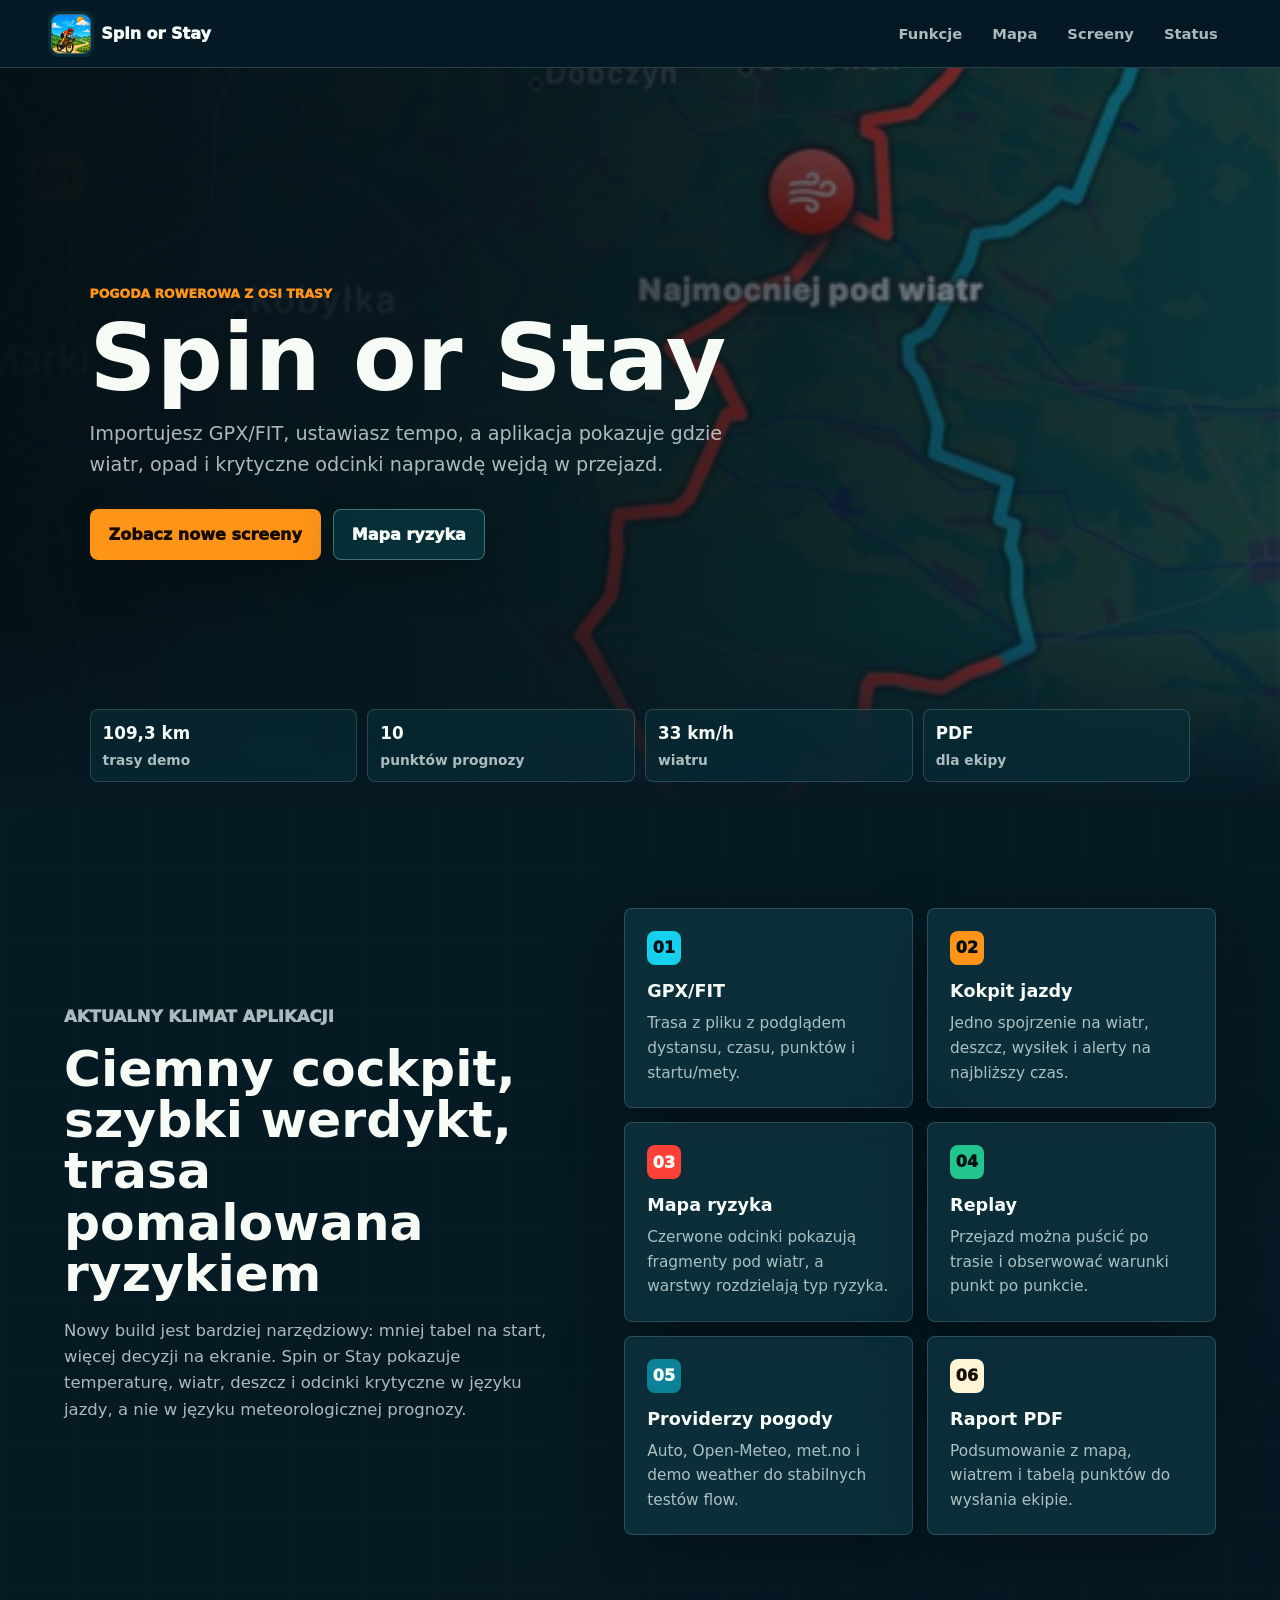
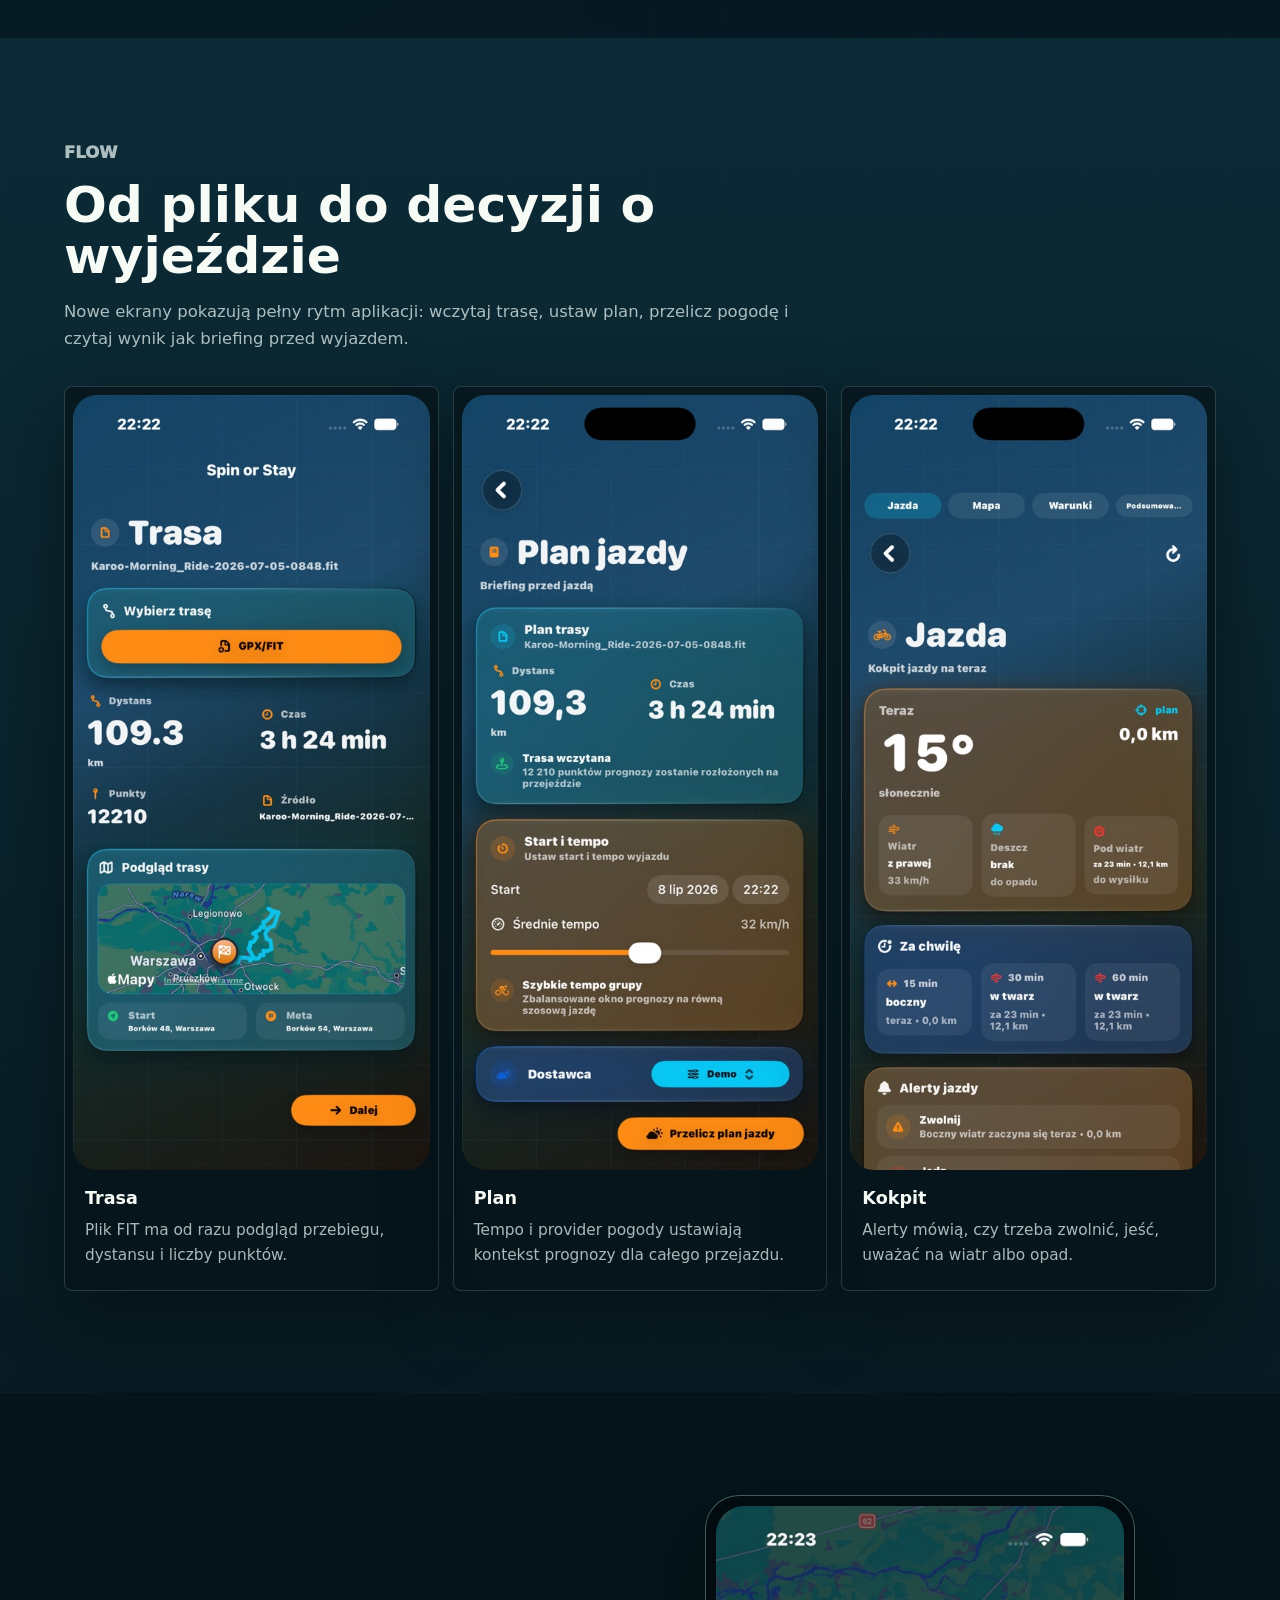
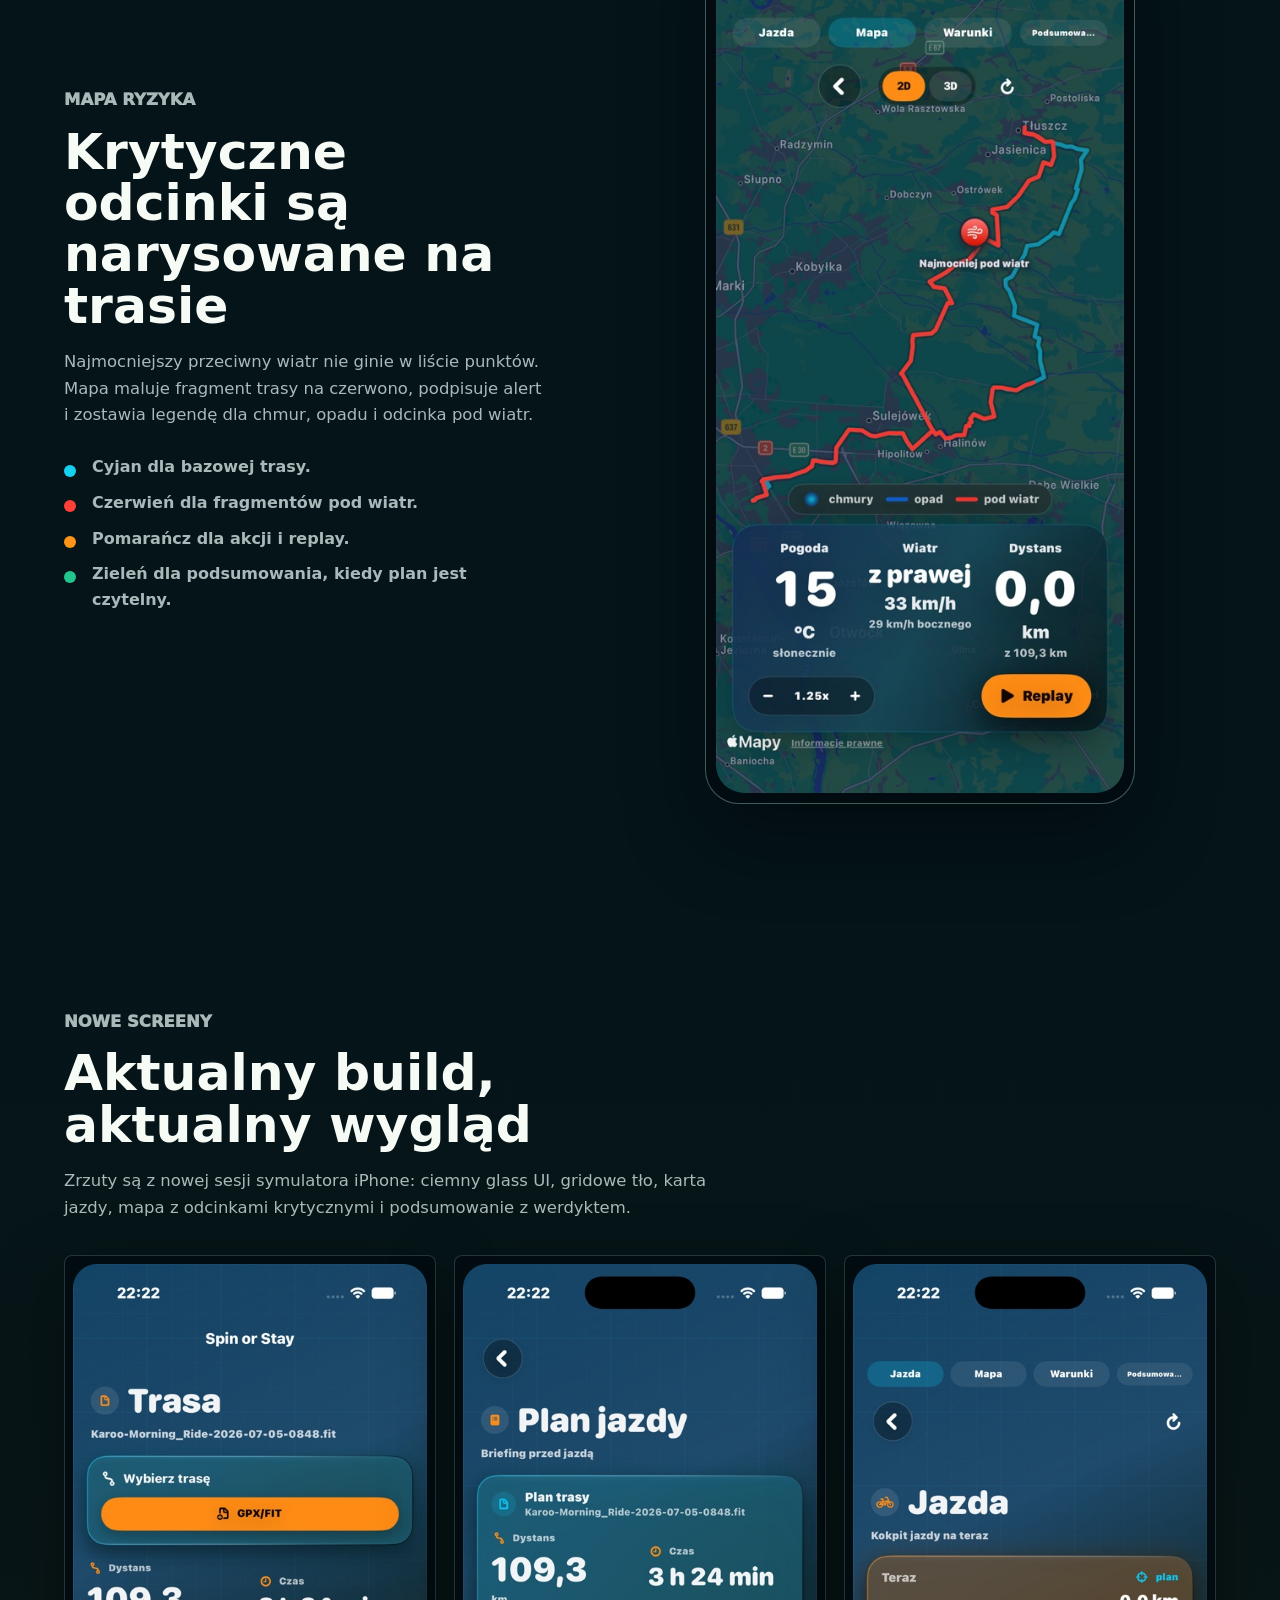
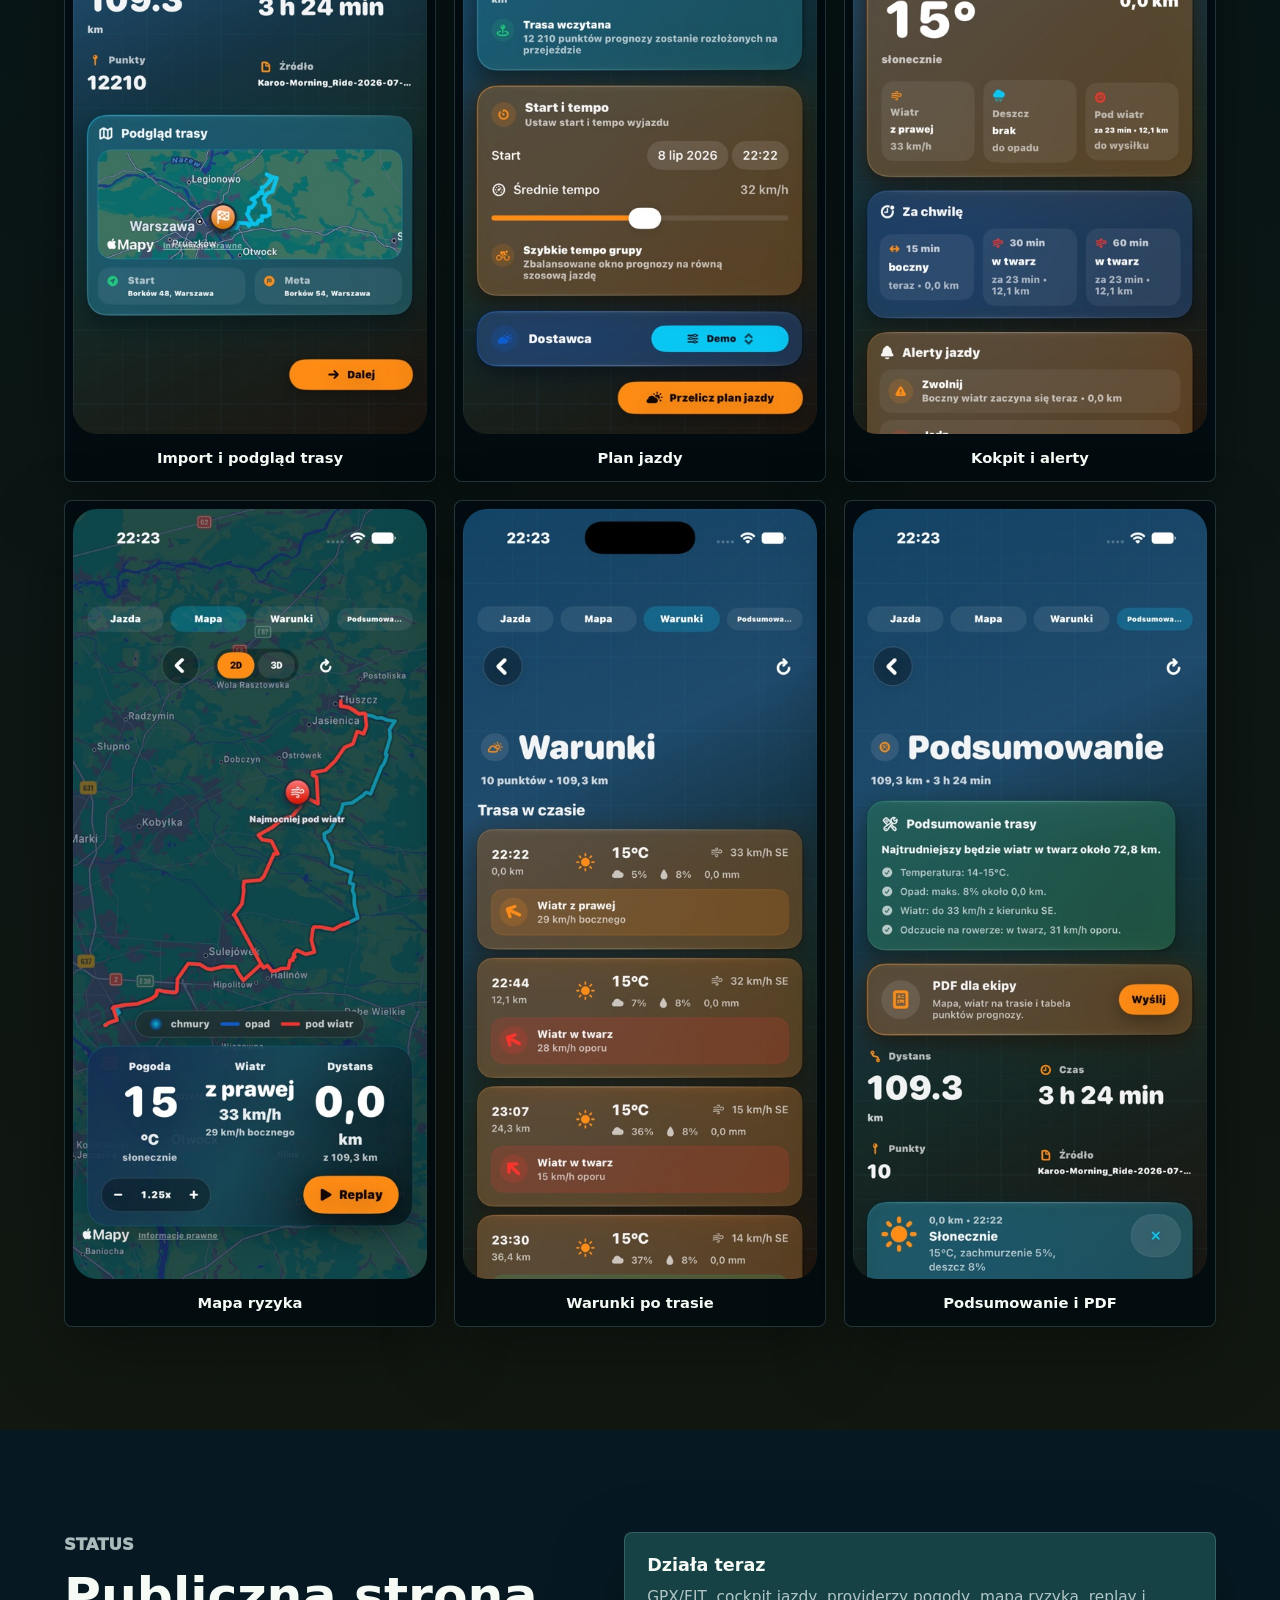
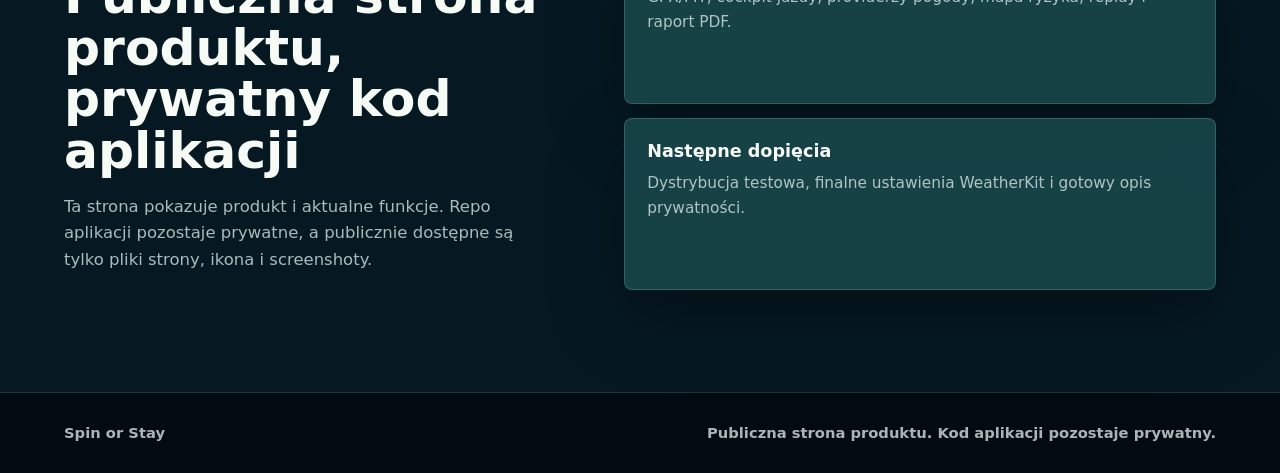
==== index.html @ 7b505376 "Refresh product site visuals" ====
<!doctype html>
<html lang="pl">
  <head>
    <meta charset="utf-8">
    <meta name="viewport" content="width=device-width, initial-scale=1">
    <meta
      name="description"
      content="Spin or Stay to aplikacja iOS dla kolarzy: GPX/FIT, pogoda liczona po trasie, malowanie krytycznych odcinków, replay i raport PDF."
    >
    <meta property="og:title" content="Spin or Stay">
    <meta
      property="og:description"
      content="Pogoda dla kolarza liczona po trasie, czasie i realnym wietrze."
    >
    <meta property="og:image" content="assets/screens/map.jpg">
    <meta name="theme-color" content="#061923">
    <title>Spin or Stay - pogoda dla kolarza</title>
    <link rel="icon" href="assets/app-icon.png">
    <link rel="stylesheet" href="styles.css">
  </head>
  <body>
    <header class="site-header" aria-label="Główna nawigacja">
      <a class="brand" href="#top" aria-label="Spin or Stay">
        <img src="assets/app-icon.png" alt="">
        <span>Spin or Stay</span>
      </a>
      <nav>
        <a href="#funkcje">Funkcje</a>
        <a href="#mapa">Mapa</a>
        <a href="#screeny">Screeny</a>
        <a href="#status">Status</a>
      </nav>
    </header>

    <main id="top">
      <section class="hero" aria-labelledby="hero-title">
        <div class="hero-copy">
          <p class="eyebrow">Pogoda rowerowa z osi trasy</p>
          <h1 id="hero-title">Spin or Stay</h1>
          <p class="hero-lead">
            Importujesz GPX/FIT, ustawiasz tempo, a aplikacja pokazuje gdzie
            wiatr, opad i krytyczne odcinki naprawdę wejdą w przejazd.
          </p>
          <div class="hero-actions">
            <a class="button primary" href="#screeny">Zobacz nowe screeny</a>
            <a class="button secondary" href="#mapa">Mapa ryzyka</a>
          </div>
        </div>
        <div class="hero-metrics" aria-label="Najważniejsze sygnały produktu">
          <span><strong>109,3 km</strong> trasy demo</span>
          <span><strong>10</strong> punktów prognozy</span>
          <span><strong>33 km/h</strong> wiatru</span>
          <span><strong>PDF</strong> dla ekipy</span>
        </div>
      </section>

      <section id="funkcje" class="section section-cockpit" aria-labelledby="features-title">
        <div class="section-inner split">
          <div class="copy-stack">
            <p class="section-kicker">Aktualny klimat aplikacji</p>
            <h2 id="features-title">Ciemny cockpit, szybki werdykt, trasa pomalowana ryzykiem</h2>
            <p>
              Nowy build jest bardziej narzędziowy: mniej tabel na start, więcej
              decyzji na ekranie. Spin or Stay pokazuje temperaturę, wiatr,
              deszcz i odcinki krytyczne w języku jazdy, a nie w języku
              meteorologicznej prognozy.
            </p>
          </div>
          <div class="feature-grid" aria-label="Najważniejsze funkcje">
            <article>
              <span>01</span>
              <h3>GPX/FIT</h3>
              <p>Trasa z pliku z podglądem dystansu, czasu, punktów i startu/mety.</p>
            </article>
            <article>
              <span>02</span>
              <h3>Kokpit jazdy</h3>
              <p>Jedno spojrzenie na wiatr, deszcz, wysiłek i alerty na najbliższy czas.</p>
            </article>
            <article>
              <span>03</span>
              <h3>Mapa ryzyka</h3>
              <p>Czerwone odcinki pokazują fragmenty pod wiatr, a warstwy rozdzielają typ ryzyka.</p>
            </article>
            <article>
              <span>04</span>
              <h3>Replay</h3>
              <p>Przejazd można puścić po trasie i obserwować warunki punkt po punkcie.</p>
            </article>
            <article>
              <span>05</span>
              <h3>Providerzy pogody</h3>
              <p>Auto, Open-Meteo, met.no i demo weather do stabilnych testów flow.</p>
            </article>
            <article>
              <span>06</span>
              <h3>Raport PDF</h3>
              <p>Podsumowanie z mapą, wiatrem i tabelą punktów do wysłania ekipie.</p>
            </article>
          </div>
        </div>
      </section>

      <section class="section section-flow" aria-labelledby="flow-title">
        <div class="section-inner">
          <div class="section-heading">
            <p class="section-kicker">Flow</p>
            <h2 id="flow-title">Od pliku do decyzji o wyjeździe</h2>
            <p>
              Nowe ekrany pokazują pełny rytm aplikacji: wczytaj trasę,
              ustaw plan, przelicz pogodę i czytaj wynik jak briefing przed
              wyjazdem.
            </p>
          </div>
          <div class="process-grid">
            <article>
              <img src="assets/screens/route.jpg" alt="Ekran importu trasy GPX/FIT z podglądem mapy, dystansu i punktów">
              <h3>Trasa</h3>
              <p>Plik FIT ma od razu podgląd przebiegu, dystansu i liczby punktów.</p>
            </article>
            <article>
              <img src="assets/screens/plan.jpg" alt="Ekran planu jazdy z tempem, startem i dostawcą pogody">
              <h3>Plan</h3>
              <p>Tempo i provider pogody ustawiają kontekst prognozy dla całego przejazdu.</p>
            </article>
            <article>
              <img src="assets/screens/ride.jpg" alt="Ekran kokpitu jazdy z alertami wiatru i deszczu">
              <h3>Kokpit</h3>
              <p>Alerty mówią, czy trzeba zwolnić, jeść, uważać na wiatr albo opad.</p>
            </article>
          </div>
        </div>
      </section>

      <section id="mapa" class="section section-map" aria-labelledby="map-title">
        <div class="section-inner map-layout">
          <div class="map-copy">
            <p class="section-kicker">Mapa ryzyka</p>
            <h2 id="map-title">Krytyczne odcinki są narysowane na trasie</h2>
            <p>
              Najmocniejszy przeciwny wiatr nie ginie w liście punktów. Mapa
              maluje fragment trasy na czerwono, podpisuje alert i zostawia
              legendę dla chmur, opadu i odcinka pod wiatr.
            </p>
            <ul class="signal-list">
              <li><strong>Cyjan</strong> dla bazowej trasy.</li>
              <li><strong>Czerwień</strong> dla fragmentów pod wiatr.</li>
              <li><strong>Pomarańcz</strong> dla akcji i replay.</li>
              <li><strong>Zieleń</strong> dla podsumowania, kiedy plan jest czytelny.</li>
            </ul>
          </div>
          <figure class="phone-feature">
            <img src="assets/screens/map.jpg" alt="Mapa Spin or Stay z czerwonym odcinkiem pod wiatr, legendą ryzyka i panelem replay">
          </figure>
        </div>
      </section>

      <section id="screeny" class="section section-screens" aria-labelledby="screens-title">
        <div class="section-inner">
          <div class="section-heading narrow">
            <p class="section-kicker">Nowe screeny</p>
            <h2 id="screens-title">Aktualny build, aktualny wygląd</h2>
            <p>
              Zrzuty są z nowej sesji symulatora iPhone: ciemny glass UI,
              gridowe tło, karta jazdy, mapa z odcinkami krytycznymi i
              podsumowanie z werdyktem.
            </p>
          </div>

          <div class="screen-grid" aria-label="Galeria ekranów aplikacji">
            <figure>
              <img src="assets/screens/route.jpg" alt="Import GPX/FIT i podgląd trasy">
              <figcaption>Import i podgląd trasy</figcaption>
            </figure>
            <figure>
              <img src="assets/screens/plan.jpg" alt="Plan jazdy i wybór dostawcy pogody">
              <figcaption>Plan jazdy</figcaption>
            </figure>
            <figure>
              <img src="assets/screens/ride.jpg" alt="Kokpit jazdy z kartami alertów">
              <figcaption>Kokpit i alerty</figcaption>
            </figure>
            <figure>
              <img src="assets/screens/map.jpg" alt="Mapa z krytycznymi odcinkami pod wiatr">
              <figcaption>Mapa ryzyka</figcaption>
            </figure>
            <figure>
              <img src="assets/screens/conditions.jpg" alt="Warunki pogodowe po punktach trasy">
              <figcaption>Warunki po trasie</figcaption>
            </figure>
            <figure>
              <img src="assets/screens/summary.jpg" alt="Podsumowanie trasy i raport PDF">
              <figcaption>Podsumowanie i PDF</figcaption>
            </figure>
          </div>
        </div>
      </section>

      <section id="status" class="section section-status" aria-labelledby="status-title">
        <div class="section-inner status-panel">
          <div>
            <p class="section-kicker">Status</p>
            <h2 id="status-title">Publiczna strona produktu, prywatny kod aplikacji</h2>
            <p>
              Ta strona pokazuje produkt i aktualne funkcje. Repo aplikacji
              pozostaje prywatne, a publicznie dostępne są tylko pliki strony,
              ikona i screenshoty.
            </p>
          </div>
          <div class="status-list" aria-label="Status funkcji">
            <article>
              <h3>Działa teraz</h3>
              <p>GPX/FIT, cockpit jazdy, providerzy pogody, mapa ryzyka, replay i raport PDF.</p>
            </article>
            <article>
              <h3>Następne dopięcia</h3>
              <p>Dystrybucja testowa, finalne ustawienia WeatherKit i gotowy opis prywatności.</p>
            </article>
          </div>
        </div>
      </section>
    </main>

    <footer class="site-footer">
      <span>Spin or Stay</span>
      <span>Publiczna strona produktu. Kod aplikacji pozostaje prywatny.</span>
    </footer>
  </body>
</html>
---- styles.css ----
:root {
  color-scheme: dark;
  --ink: #f7fbf6;
  --muted: rgba(236, 248, 246, 0.72);
  --soft: rgba(236, 248, 246, 0.52);
  --night: #061923;
  --deep: #082832;
  --panel: rgba(14, 55, 67, 0.72);
  --panel-strong: rgba(26, 72, 76, 0.88);
  --line: rgba(184, 245, 244, 0.18);
  --strong-line: rgba(184, 245, 244, 0.34);
  --cyan: #15d1ee;
  --cyan-deep: #0b8298;
  --orange: #ff9518;
  --amber: #d88a2b;
  --red: #ff4038;
  --green: #22c58d;
  --cream: #fff4d6;
  --shadow: 0 26px 70px rgba(0, 0, 0, 0.34);
}

* {
  box-sizing: border-box;
}

html {
  scroll-behavior: smooth;
}

body {
  margin: 0;
  background:
    linear-gradient(rgba(255, 255, 255, 0.035) 1px, transparent 1px),
    linear-gradient(90deg, rgba(255, 255, 255, 0.035) 1px, transparent 1px),
    linear-gradient(150deg, #07202b 0%, #071923 42%, #10160f 100%);
  background-size: 72px 72px, 72px 72px, auto;
  color: var(--ink);
  font-family: Inter, ui-sans-serif, system-ui, -apple-system, BlinkMacSystemFont, "Segoe UI", sans-serif;
  line-height: 1.6;
}

img {
  display: block;
  max-width: 100%;
}

a {
  color: inherit;
}

.site-header {
  position: sticky;
  top: 0;
  z-index: 20;
  display: flex;
  align-items: center;
  justify-content: space-between;
  gap: 18px;
  min-height: 68px;
  padding: 10px clamp(18px, 4vw, 56px);
  background: rgba(6, 25, 35, 0.78);
  border-bottom: 1px solid var(--line);
  backdrop-filter: blur(18px);
}

.brand {
  display: inline-flex;
  align-items: center;
  gap: 10px;
  flex: 0 0 auto;
  font-weight: 950;
  text-decoration: none;
}

.brand img {
  width: 40px;
  height: 40px;
  border: 1px solid var(--strong-line);
  border-radius: 8px;
  box-shadow: 0 0 0 3px rgba(21, 209, 238, 0.1);
}

nav {
  display: flex;
  flex-wrap: wrap;
  justify-content: flex-end;
  gap: 8px;
  color: var(--muted);
  font-size: 0.92rem;
  font-weight: 850;
}

nav a {
  min-height: 38px;
  display: inline-flex;
  align-items: center;
  padding: 8px 11px;
  border-radius: 8px;
  text-decoration: none;
}

nav a:hover,
nav a:focus-visible {
  background: rgba(21, 209, 238, 0.14);
  color: var(--ink);
  outline: 2px solid transparent;
}

.hero {
  position: relative;
  isolation: isolate;
  overflow: hidden;
  min-height: min(760px, 82svh);
  display: flex;
  align-items: center;
  padding: 86px clamp(18px, 7vw, 96px) 116px;
  background-image:
    linear-gradient(90deg, rgba(4, 15, 21, 0.96) 0%, rgba(4, 15, 21, 0.78) 44%, rgba(4, 15, 21, 0.3) 100%),
    url("assets/screens/map.jpg");
  background-repeat: no-repeat;
  background-size: cover;
  background-position: center 44%;
}

.hero::after {
  content: "";
  position: absolute;
  inset: auto 0 0;
  z-index: -1;
  height: 180px;
  background: linear-gradient(0deg, rgba(6, 25, 35, 1), rgba(6, 25, 35, 0));
  pointer-events: none;
}

.hero-copy {
  width: min(740px, 100%);
}

.eyebrow,
.section-kicker {
  margin: 0 0 12px;
  color: var(--orange);
  font-size: 0.78rem;
  font-weight: 950;
  letter-spacing: 0;
  text-transform: uppercase;
}

h1,
h2,
h3,
p {
  margin-top: 0;
}

h1 {
  max-width: 860px;
  margin-bottom: 18px;
  font-size: 5.8rem;
  line-height: 0.92;
}

h2 {
  margin-bottom: 18px;
  font-size: 3.15rem;
  line-height: 1.02;
}

h3 {
  margin-bottom: 8px;
  font-size: 1.1rem;
  line-height: 1.25;
}

.hero-lead {
  max-width: 650px;
  margin-bottom: 28px;
  color: var(--muted);
  font-size: 1.2rem;
}

.hero-actions {
  display: flex;
  flex-wrap: wrap;
  gap: 12px;
}

.button {
  display: inline-flex;
  align-items: center;
  justify-content: center;
  min-height: 50px;
  padding: 12px 18px;
  border: 1px solid var(--strong-line);
  border-radius: 8px;
  font: inherit;
  font-weight: 950;
  text-decoration: none;
  box-shadow: 0 18px 42px rgba(0, 0, 0, 0.24);
}

.button.primary {
  background: var(--orange);
  border-color: rgba(255, 149, 24, 0.9);
  color: #160b00;
}

.button.secondary {
  background: rgba(21, 209, 238, 0.12);
  color: var(--ink);
}

.button:hover,
.button:focus-visible {
  transform: translateY(1px);
  outline: 2px solid transparent;
}

.hero-metrics {
  position: absolute;
  left: clamp(18px, 7vw, 96px);
  right: clamp(18px, 7vw, 96px);
  bottom: 24px;
  display: grid;
  grid-template-columns: repeat(4, minmax(0, 1fr));
  gap: 10px;
}

.hero-metrics span {
  min-height: 54px;
  display: grid;
  align-content: center;
  gap: 2px;
  padding: 10px 12px;
  border: 1px solid var(--line);
  border-radius: 8px;
  background: rgba(9, 47, 58, 0.58);
  color: var(--muted);
  font-size: 0.86rem;
  font-weight: 850;
  backdrop-filter: blur(16px);
}

.hero-metrics strong {
  display: block;
  color: var(--ink);
  font-size: 1.05rem;
}

.section {
  padding: clamp(58px, 8vw, 104px) clamp(18px, 5vw, 64px);
}

.section-inner {
  width: min(1180px, 100%);
  margin: 0 auto;
}

.split,
.map-layout,
.status-panel {
  display: grid;
  grid-template-columns: minmax(0, 0.9fr) minmax(320px, 1.1fr);
  gap: clamp(30px, 6vw, 76px);
  align-items: center;
}

.section-cockpit {
  background: rgba(6, 25, 35, 0.72);
}

.section-flow {
  background: linear-gradient(180deg, rgba(12, 45, 57, 0.88), rgba(8, 27, 34, 0.9));
}

.section-map {
  background: #041419;
}

.section-screens {
  background: linear-gradient(180deg, rgba(4, 20, 25, 0.96), rgba(18, 24, 17, 0.96));
}

.section-status {
  background: #061923;
}

.section p {
  color: var(--muted);
  font-size: 1.03rem;
}

.copy-stack p {
  max-width: 620px;
}

.section-heading {
  max-width: 760px;
  margin-bottom: 34px;
}

.section-heading.narrow {
  max-width: 690px;
}

.feature-grid,
.process-grid,
.screen-grid,
.status-list {
  display: grid;
  gap: 14px;
}

.feature-grid {
  grid-template-columns: repeat(2, minmax(0, 1fr));
}

.feature-grid article,
.process-grid article,
.status-list article {
  min-height: 172px;
  padding: 22px;
  border: 1px solid var(--line);
  border-radius: 8px;
  background: var(--panel);
  box-shadow: var(--shadow);
  backdrop-filter: blur(18px);
}

.feature-grid span {
  display: inline-grid;
  place-items: center;
  width: 34px;
  height: 34px;
  margin-bottom: 16px;
  border-radius: 8px;
  background: var(--cyan);
  color: #031016;
  font-weight: 950;
}

.feature-grid article:nth-child(2) span {
  background: var(--orange);
}

.feature-grid article:nth-child(3) span {
  background: var(--red);
  color: var(--ink);
}

.feature-grid article:nth-child(4) span {
  background: var(--green);
  color: #031016;
}

.feature-grid article:nth-child(5) span {
  background: var(--cyan-deep);
  color: var(--ink);
}

.feature-grid article:nth-child(6) span {
  background: var(--cream);
  color: #181007;
}

.feature-grid p,
.process-grid p,
.status-list p {
  margin-bottom: 0;
  font-size: 0.96rem;
}

.process-grid {
  grid-template-columns: repeat(3, minmax(0, 1fr));
}

.process-grid article {
  min-height: 0;
  overflow: hidden;
  padding: 8px;
  background: rgba(6, 19, 25, 0.68);
}

.process-grid img {
  width: 100%;
  aspect-ratio: 483 / 1050;
  object-fit: cover;
  border-radius: 24px;
}

.process-grid h3,
.process-grid p {
  padding-inline: 12px;
}

.process-grid h3 {
  margin-top: 18px;
}

.process-grid p {
  margin-bottom: 14px;
}

.map-copy {
  align-self: center;
}

.phone-feature {
  width: min(430px, 100%);
  justify-self: center;
  margin: 0;
  padding: 10px;
  border: 1px solid var(--strong-line);
  border-radius: 34px;
  background: #020b10;
  box-shadow: 0 32px 80px rgba(0, 0, 0, 0.42);
}

.phone-feature img {
  width: 100%;
  border-radius: 28px;
}

.signal-list {
  display: grid;
  gap: 10px;
  margin: 26px 0 0;
  padding: 0;
  list-style: none;
}

.signal-list li {
  position: relative;
  padding-left: 28px;
  color: var(--muted);
  font-weight: 800;
}

.signal-list li::before {
  content: "";
  position: absolute;
  left: 0;
  top: 0.64em;
  width: 12px;
  height: 12px;
  border-radius: 50%;
  background: var(--orange);
}

.signal-list li:nth-child(1)::before {
  background: var(--cyan);
}

.signal-list li:nth-child(2)::before {
  background: var(--red);
}

.signal-list li:nth-child(4)::before {
  background: var(--green);
}

.screen-grid {
  grid-template-columns: repeat(3, minmax(0, 1fr));
  gap: 18px;
  align-items: start;
}

.screen-grid figure {
  margin: 0;
  padding: 8px;
  border: 1px solid var(--line);
  border-radius: 8px;
  background: rgba(2, 11, 16, 0.86);
  box-shadow: var(--shadow);
}

.screen-grid img {
  width: 100%;
  aspect-ratio: 483 / 1050;
  object-fit: cover;
  border-radius: 24px;
}

.screen-grid figcaption {
  padding: 12px 4px 4px;
  color: var(--ink);
  font-size: 0.92rem;
  font-weight: 850;
  text-align: center;
}

.status-panel {
  align-items: start;
}

.status-list article {
  background: var(--panel-strong);
}

.site-footer {
  display: flex;
  flex-wrap: wrap;
  justify-content: space-between;
  gap: 16px;
  padding: 28px clamp(18px, 5vw, 64px);
  background: #020b10;
  border-top: 1px solid var(--line);
  color: var(--muted);
  font-size: 0.92rem;
  font-weight: 750;
}

@media (max-width: 980px) {
  .site-header {
    align-items: flex-start;
    flex-direction: column;
  }

  nav {
    justify-content: flex-start;
  }

  .hero {
    min-height: 760px;
    align-items: flex-start;
    padding-top: 74px;
  }

  h1 {
    font-size: 4.25rem;
  }

  h2 {
    font-size: 2.55rem;
  }

  .split,
  .map-layout,
  .status-panel,
  .process-grid {
    grid-template-columns: 1fr;
  }

  .screen-grid {
    grid-template-columns: repeat(2, minmax(0, 1fr));
  }
}

@media (max-width: 640px) {
  .site-header {
    gap: 10px;
  }

  nav a {
    min-height: 34px;
    padding: 6px 8px;
    font-size: 0.84rem;
  }

  .hero {
    min-height: 720px;
    padding: 54px 18px 142px;
  }

  h1 {
    font-size: 3.2rem;
  }

  h2 {
    font-size: 2.05rem;
  }

  .hero-lead {
    font-size: 1.03rem;
  }

  .hero-actions {
    display: grid;
  }

  .button {
    width: 100%;
  }

  .hero-metrics {
    left: 18px;
    right: 18px;
    grid-template-columns: repeat(2, minmax(0, 1fr));
  }

  .feature-grid,
  .screen-grid {
    grid-template-columns: 1fr;
  }

  .process-grid article,
  .screen-grid figure {
    width: min(100%, 380px);
    margin: 0 auto;
  }
}
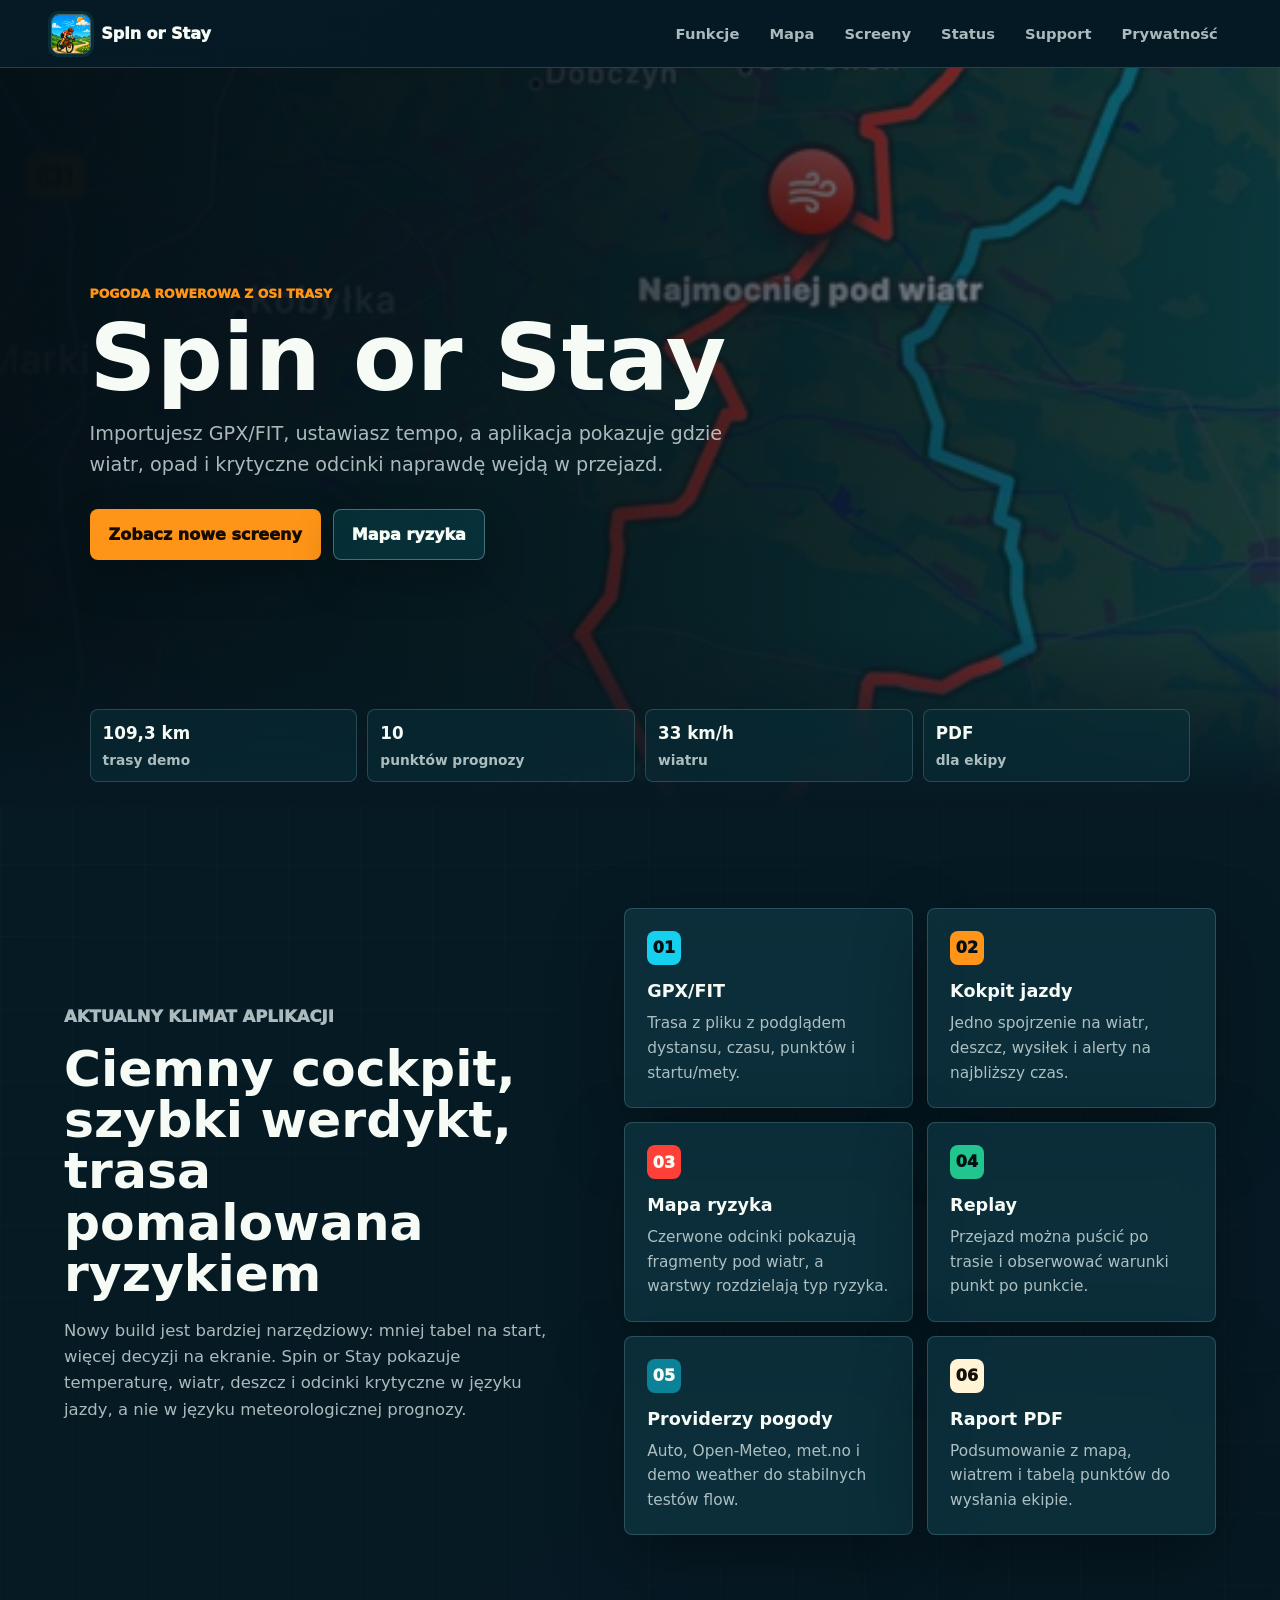
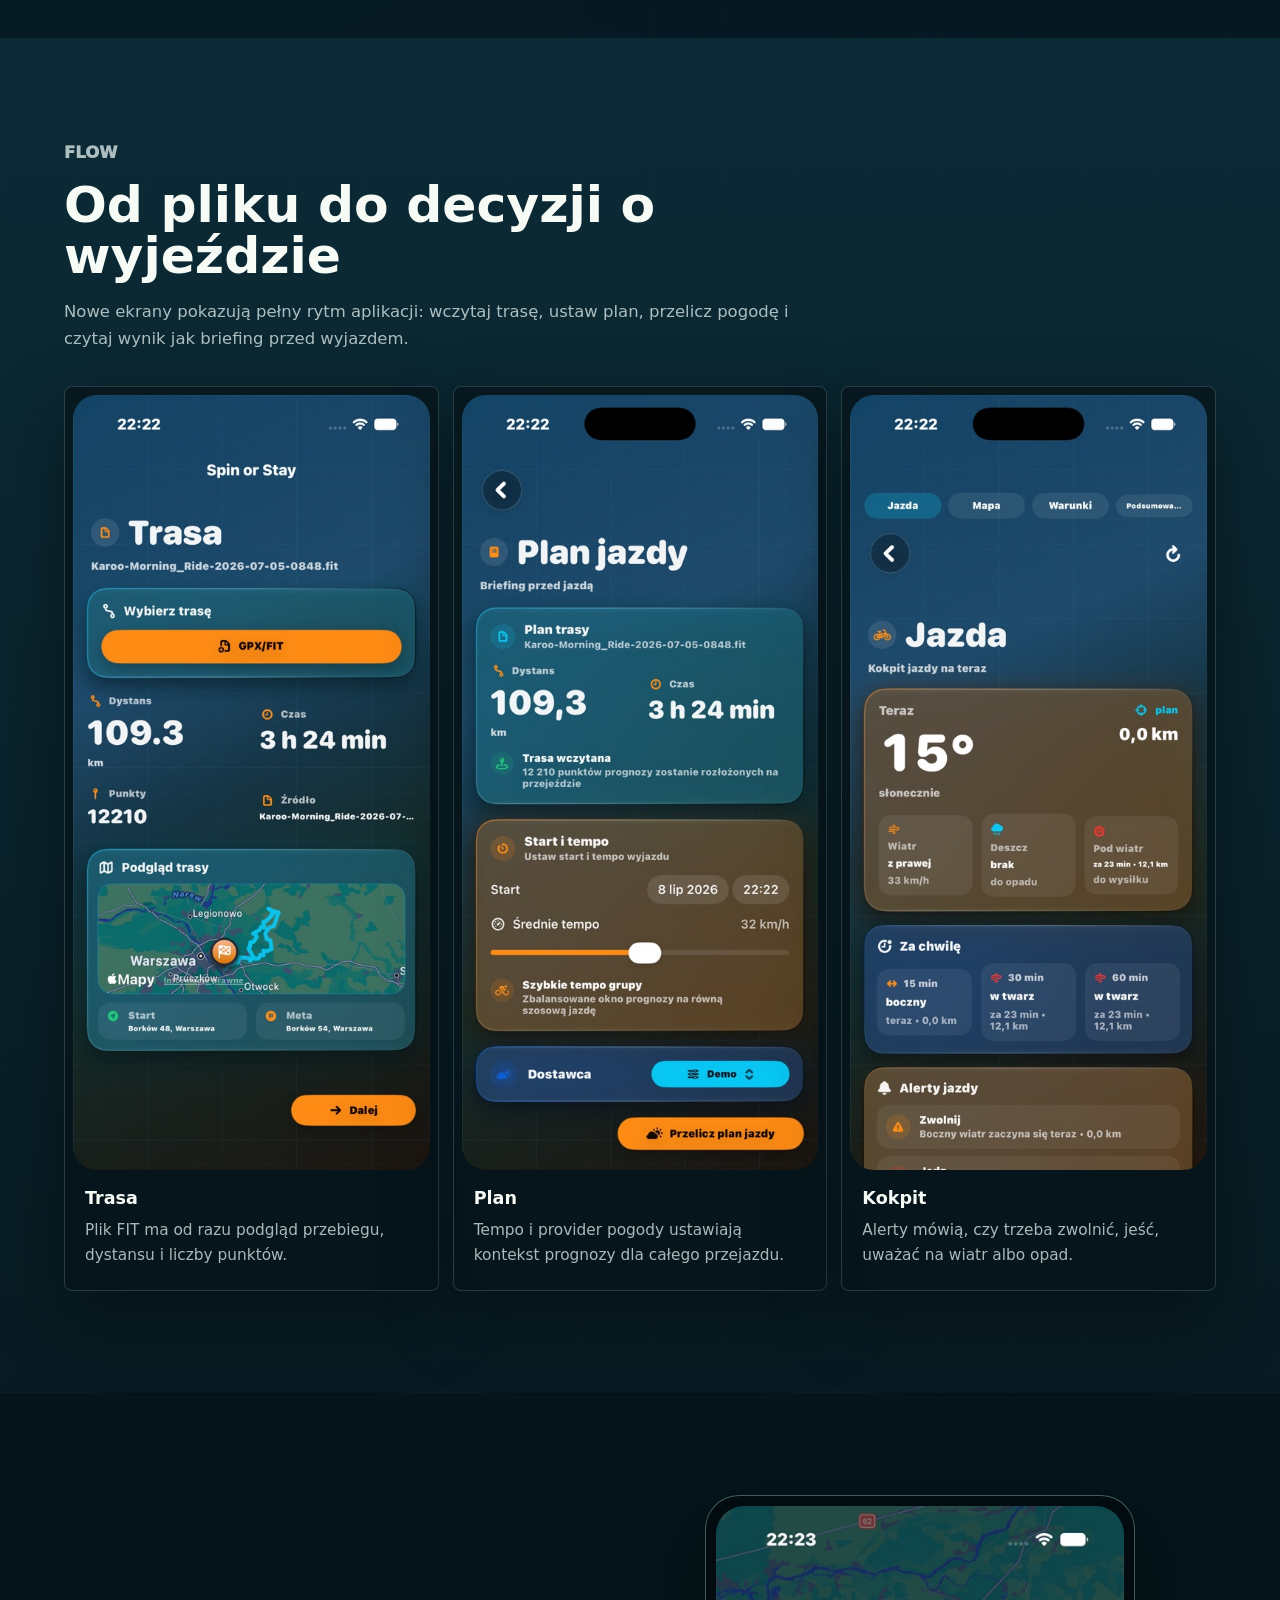
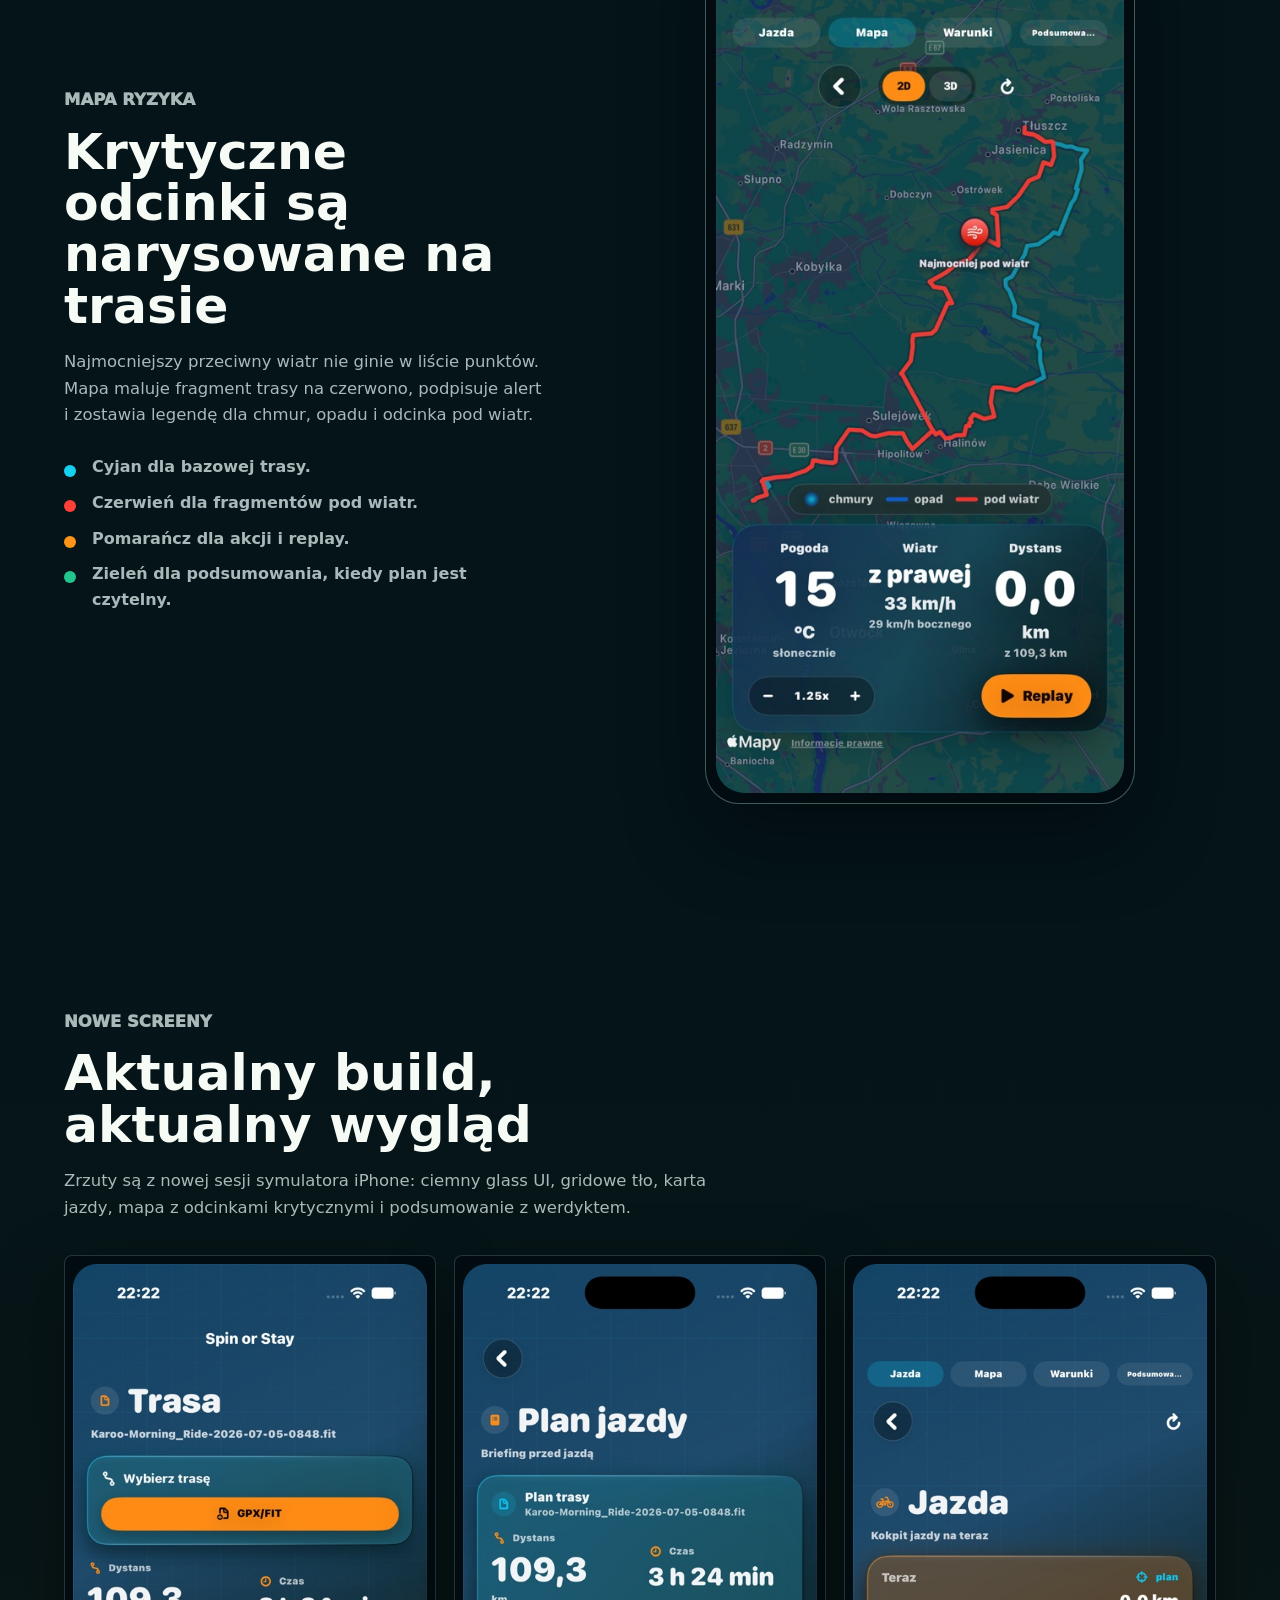
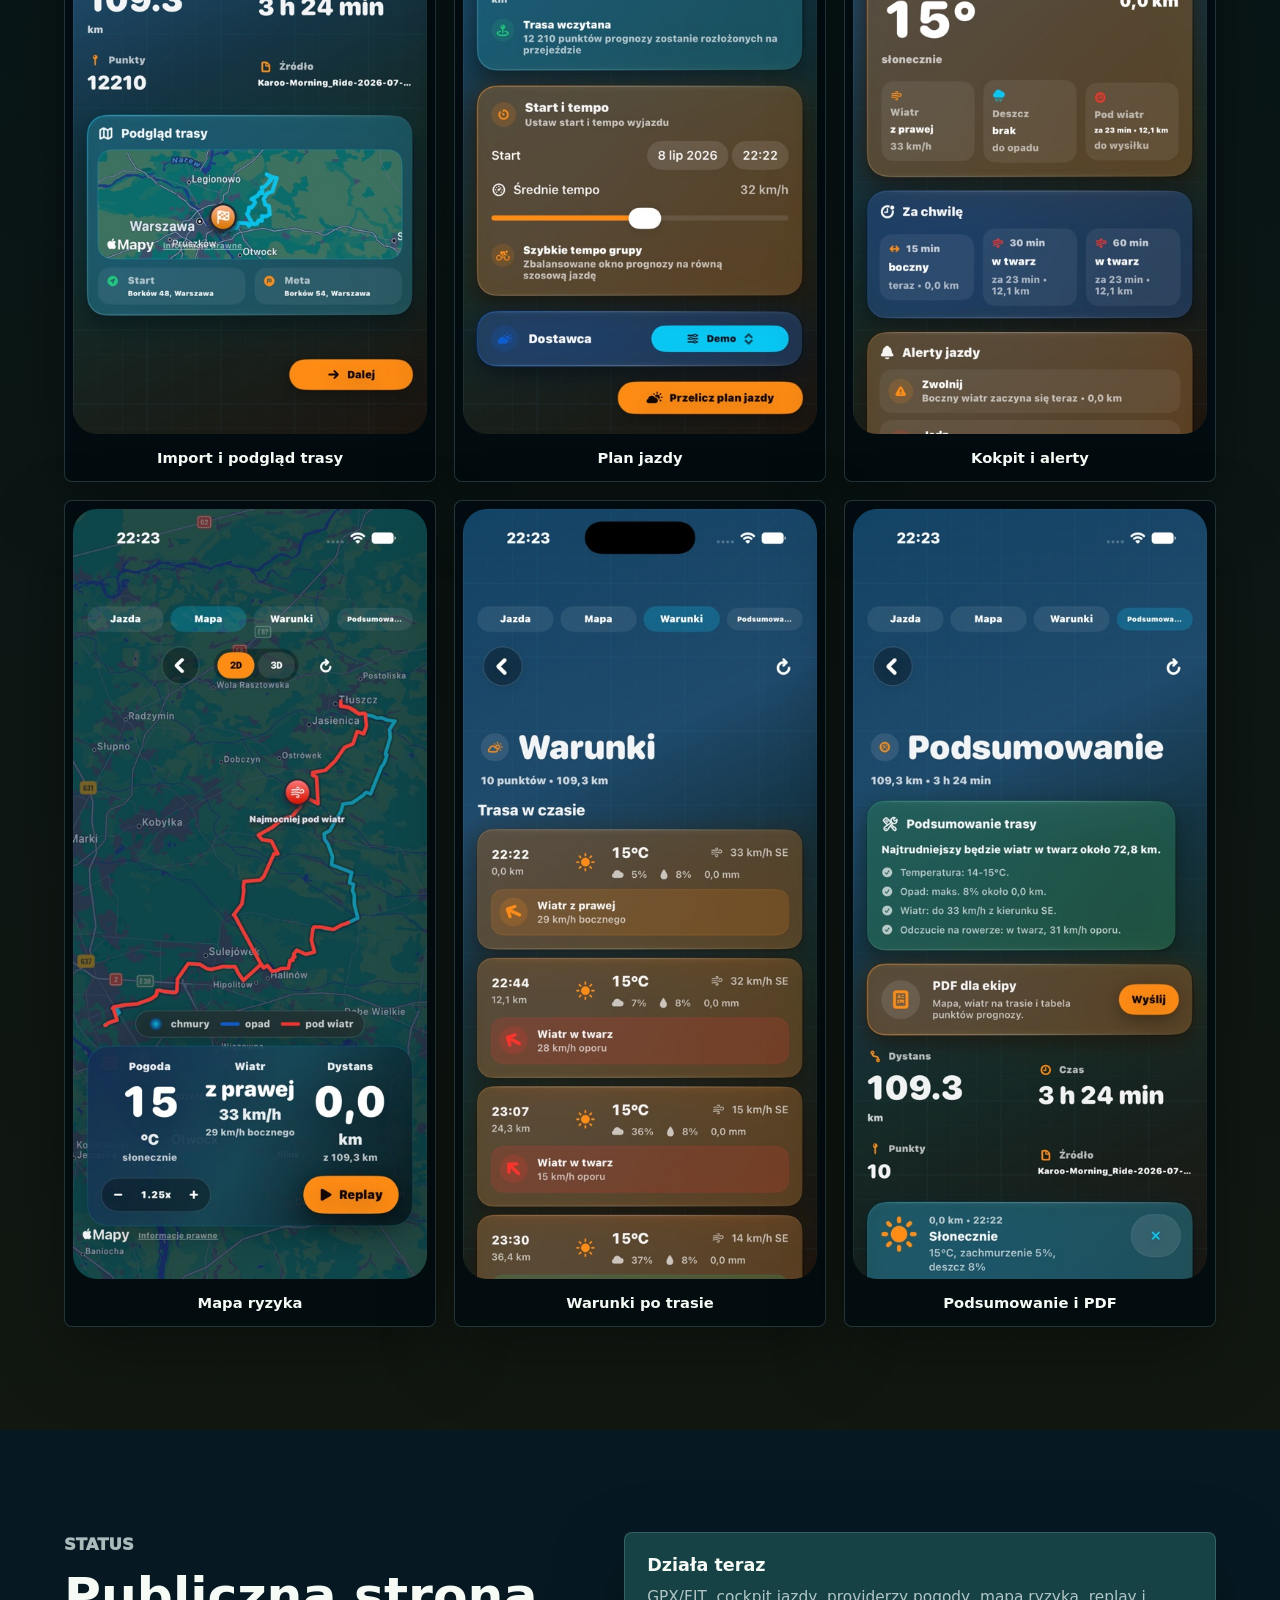
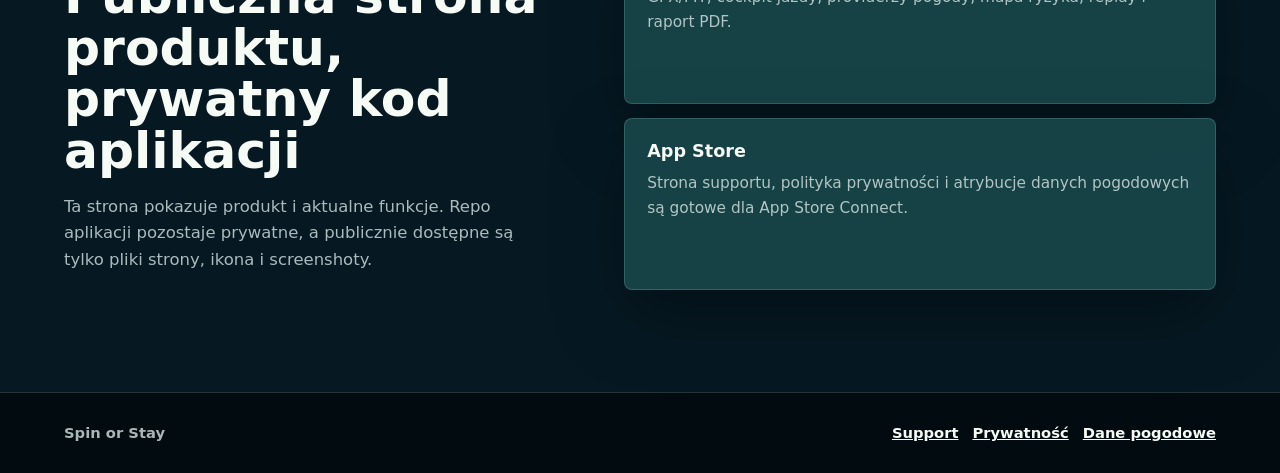
==== commit 407c2085: "Add App Store support pages" ====
--- a/index.html
+++ b/index.html
@@ -29,6 +29,8 @@
         <a href="#mapa">Mapa</a>
         <a href="#screeny">Screeny</a>
         <a href="#status">Status</a>
+        <a href="support.html">Support</a>
+        <a href="privacy.html">Prywatność</a>
       </nav>
     </header>
 
@@ -213,8 +215,8 @@
               <p>GPX/FIT, cockpit jazdy, providerzy pogody, mapa ryzyka, replay i raport PDF.</p>
             </article>
             <article>
-              <h3>Następne dopięcia</h3>
-              <p>Dystrybucja testowa, finalne ustawienia WeatherKit i gotowy opis prywatności.</p>
+              <h3>App Store</h3>
+              <p>Strona supportu, polityka prywatności i atrybucje danych pogodowych są gotowe dla App Store Connect.</p>
             </article>
           </div>
         </div>
@@ -223,7 +225,11 @@
 
     <footer class="site-footer">
       <span>Spin or Stay</span>
-      <span>Publiczna strona produktu. Kod aplikacji pozostaje prywatny.</span>
+      <span>
+        <a href="support.html">Support</a>
+        <a href="privacy.html">Prywatność</a>
+        <a href="weather-data.html">Dane pogodowe</a>
+      </span>
     </footer>
   </body>
 </html>
--- a/styles.css
+++ b/styles.css
@@ -285,6 +285,89 @@
   background: #061923;
 }
 
+.legal-main {
+  min-height: calc(100svh - 68px);
+  padding: clamp(42px, 7vw, 84px) clamp(18px, 6vw, 72px);
+  background: linear-gradient(180deg, rgba(6, 25, 35, 0.96), rgba(4, 20, 25, 0.96));
+}
+
+.legal-page {
+  width: min(920px, 100%);
+  margin: 0 auto;
+}
+
+.legal-page h1 {
+  margin-bottom: 18px;
+  font-size: clamp(3rem, 8vw, 5.2rem);
+}
+
+.legal-lead {
+  max-width: 720px;
+  color: var(--muted);
+  font-size: 1.14rem;
+}
+
+.legal-card {
+  margin-top: 18px;
+  padding: 22px;
+  border: 1px solid var(--line);
+  border-radius: 8px;
+  background: var(--panel);
+  box-shadow: var(--shadow);
+  backdrop-filter: blur(18px);
+}
+
+.legal-card h2 {
+  margin-bottom: 12px;
+  font-size: clamp(1.6rem, 4vw, 2.4rem);
+}
+
+.legal-card h3 {
+  margin-top: 22px;
+}
+
+.legal-card p,
+.legal-card li {
+  color: var(--muted);
+}
+
+.legal-card ul {
+  display: grid;
+  gap: 8px;
+  padding-left: 20px;
+}
+
+.link-list {
+  display: grid;
+  gap: 10px;
+  padding-left: 0;
+  list-style: none;
+}
+
+.link-list a,
+.site-footer a {
+  color: var(--ink);
+  font-weight: 900;
+}
+
+.meta-table {
+  width: 100%;
+  border-collapse: collapse;
+}
+
+.meta-table th,
+.meta-table td {
+  padding: 12px;
+  border-bottom: 1px solid var(--line);
+  text-align: left;
+  vertical-align: top;
+}
+
+.meta-table th {
+  width: 34%;
+  color: var(--ink);
+}
+
 .section p {
   color: var(--muted);
   font-size: 1.03rem;
@@ -510,6 +593,12 @@
   font-weight: 750;
 }
 
+.site-footer span:last-child {
+  display: inline-flex;
+  flex-wrap: wrap;
+  gap: 14px;
+}
+
 @media (max-width: 980px) {
   .site-header {
     align-items: flex-start;
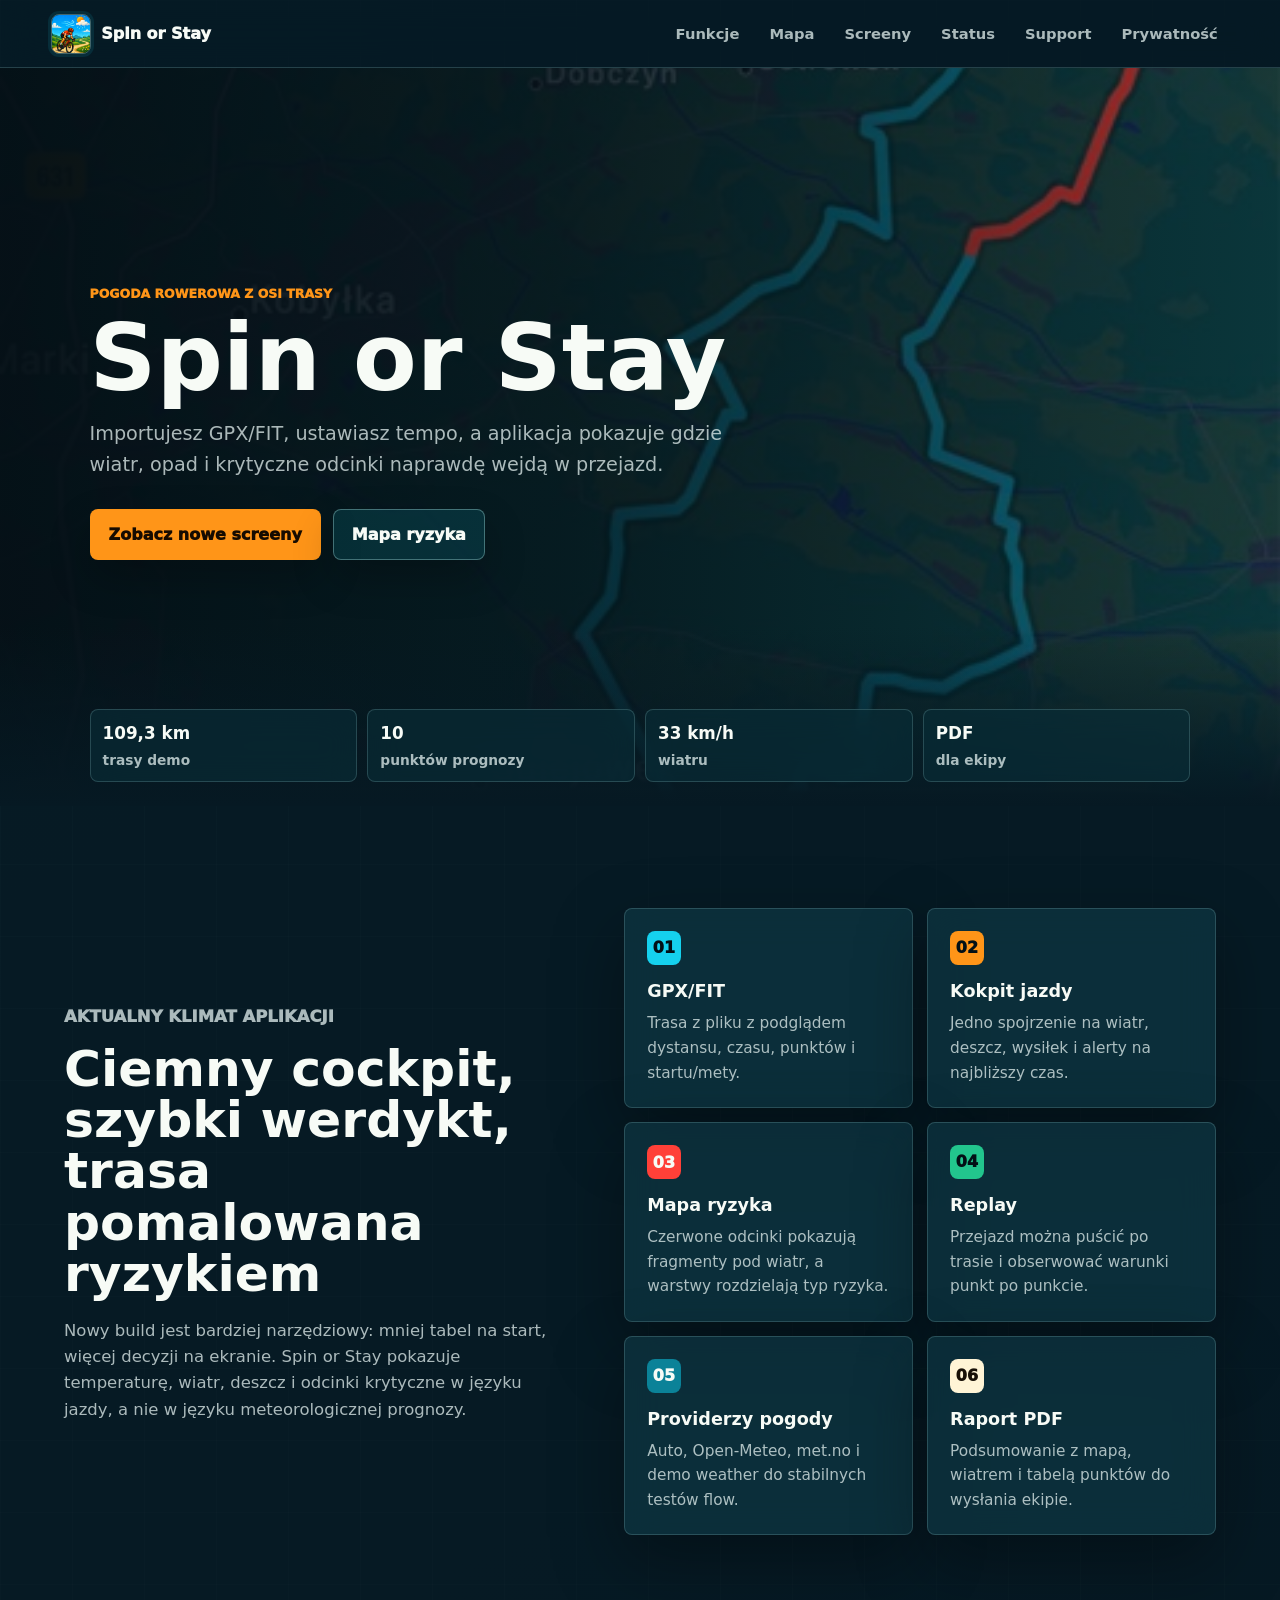
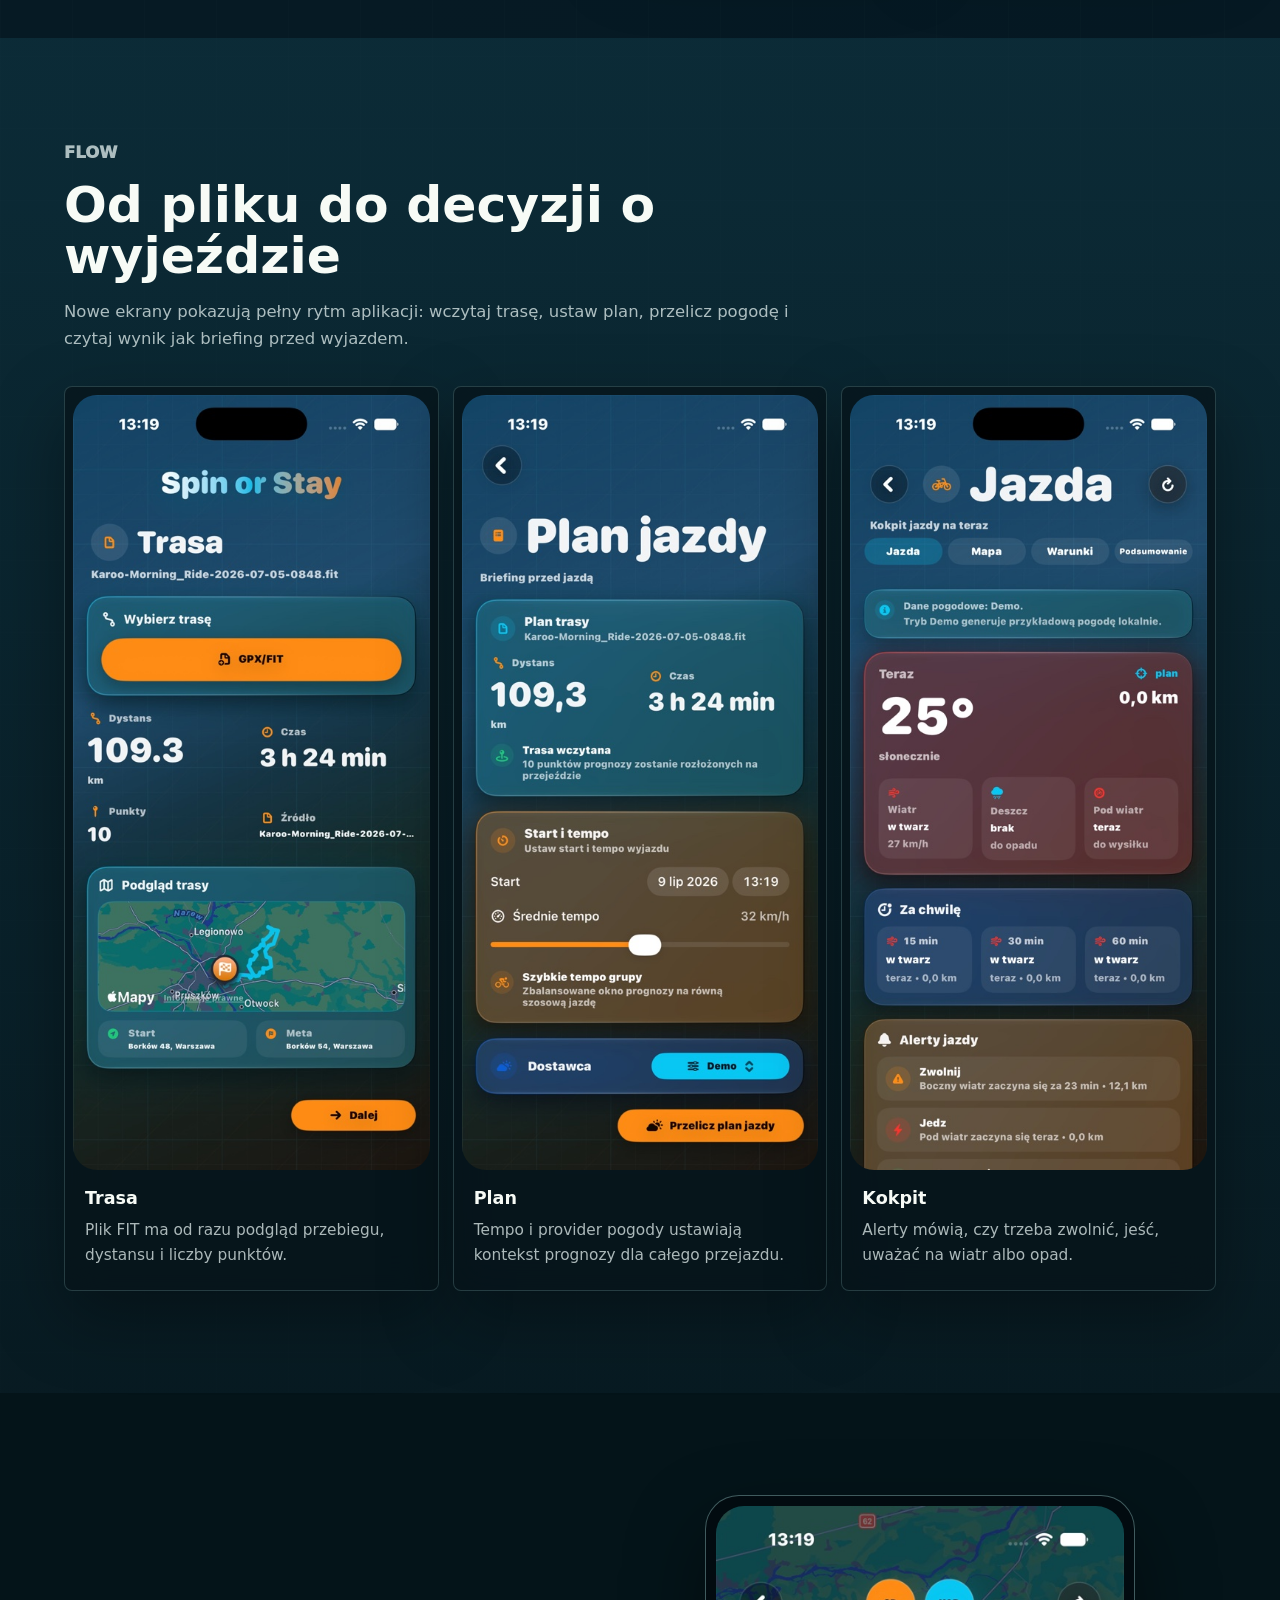
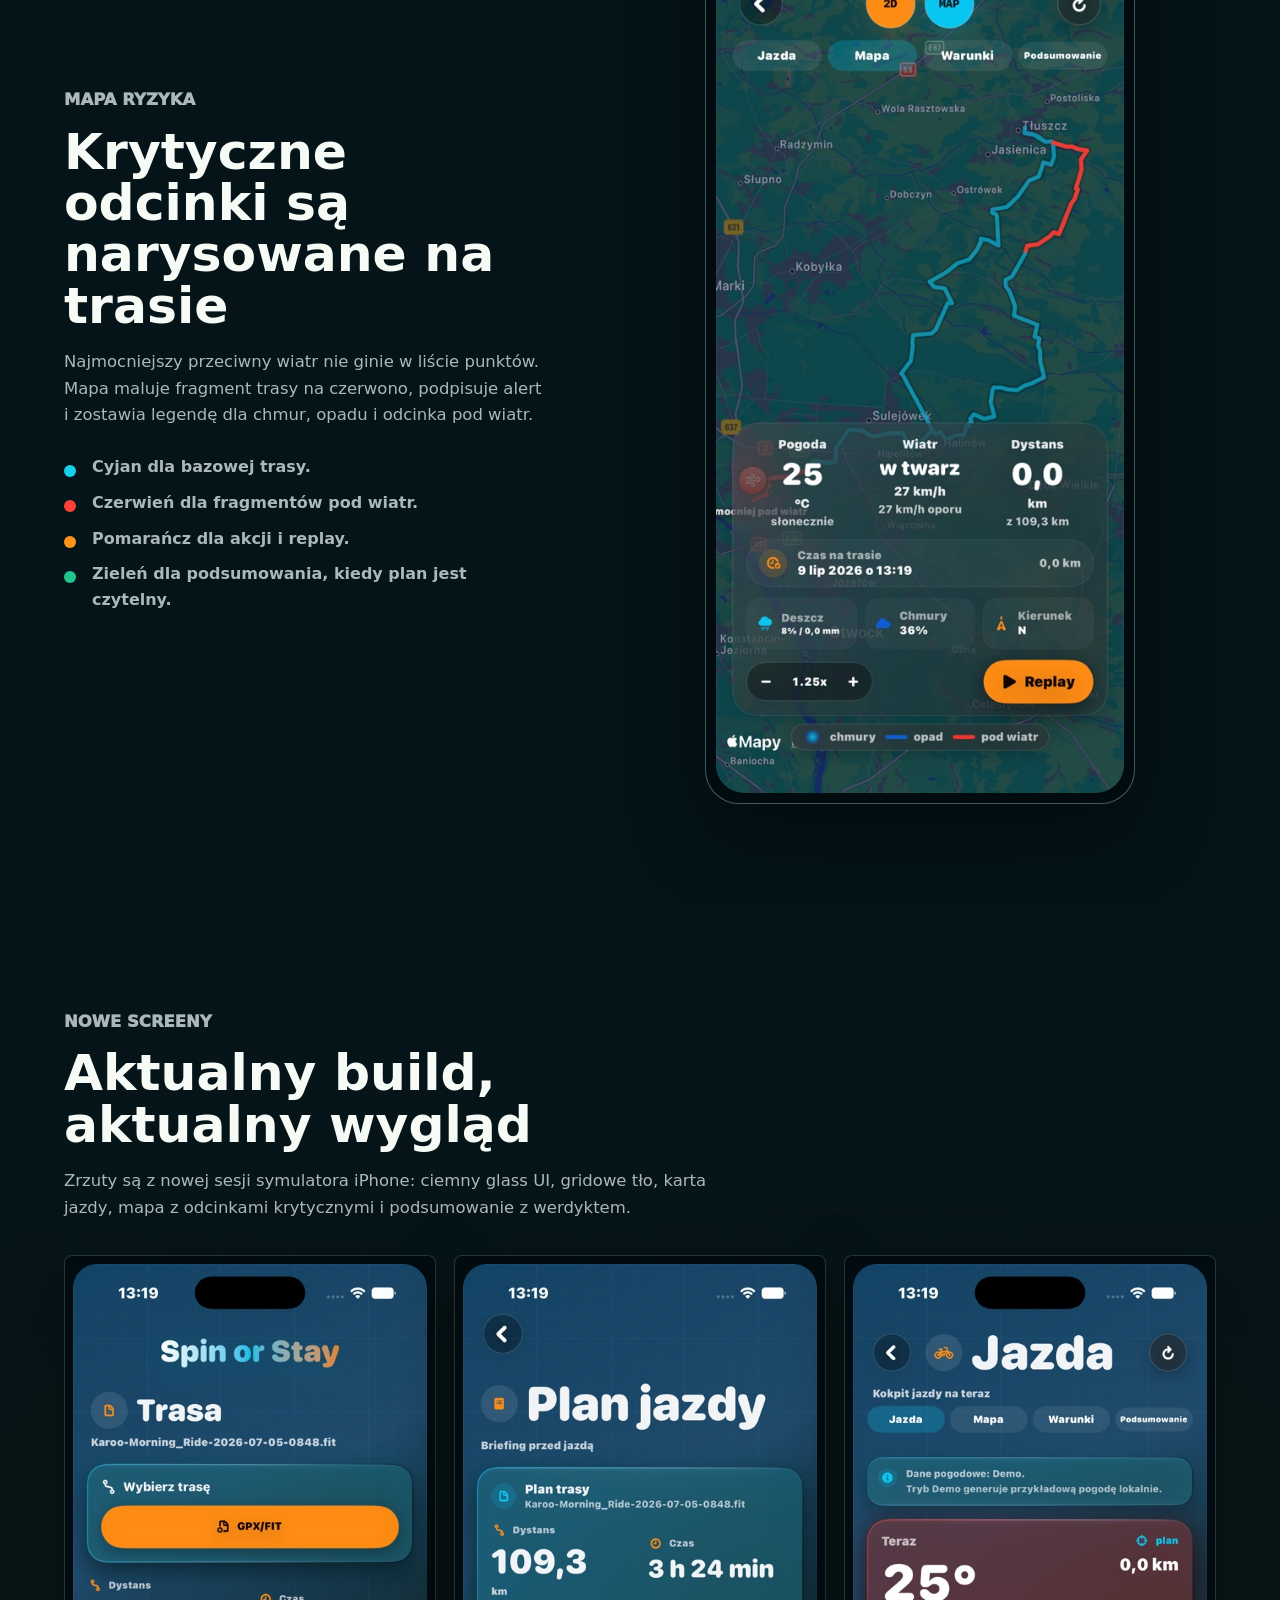
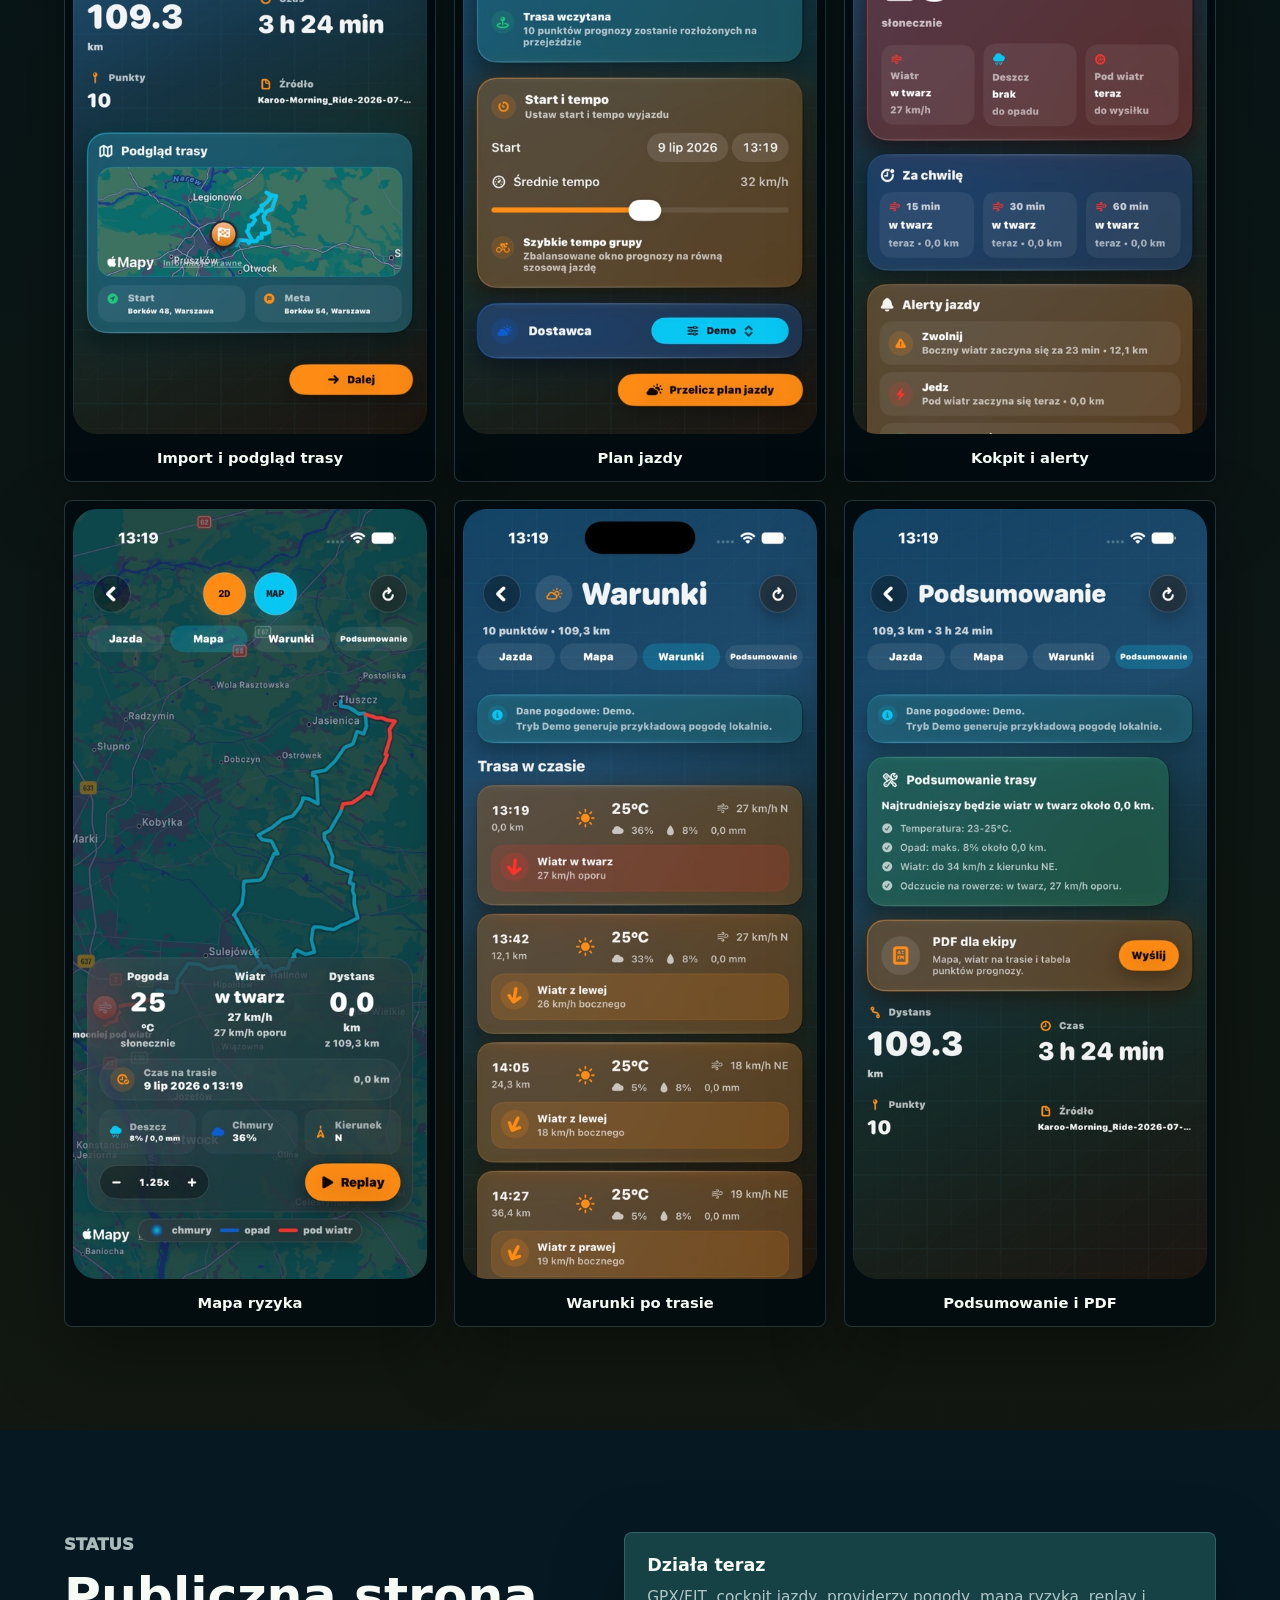
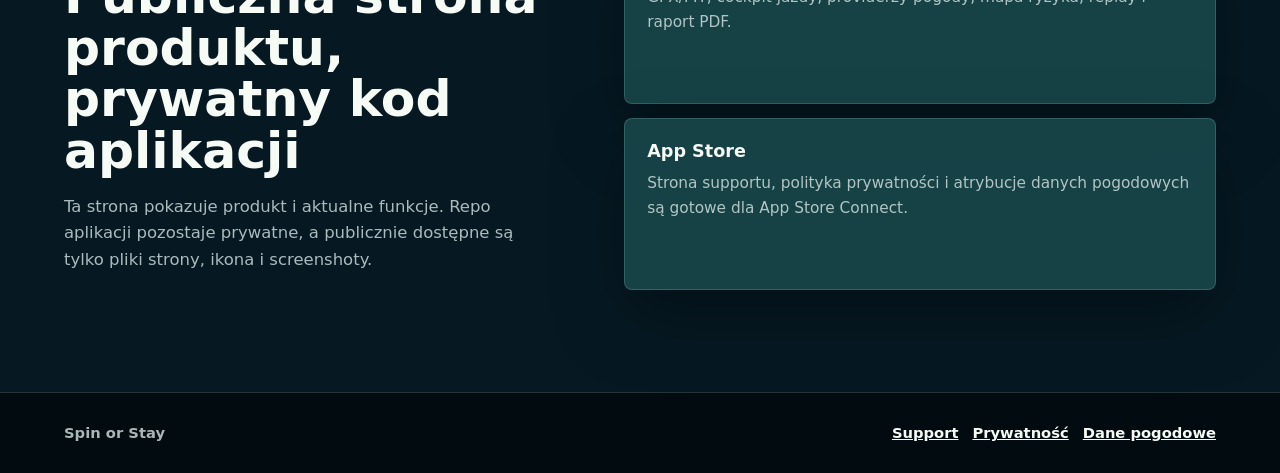
==== commit 2dea9f80: "Refresh current app screenshots" ====
--- a/index.html
+++ b/index.html
@@ -12,7 +12,7 @@
       property="og:description"
       content="Pogoda dla kolarza liczona po trasie, czasie i realnym wietrze."
     >
-    <meta property="og:image" content="assets/screens/map.jpg">
+    <meta property="og:image" content="assets/screens/map.jpg?v=20260709">
     <meta name="theme-color" content="#061923">
     <title>Spin or Stay - pogoda dla kolarza</title>
     <link rel="icon" href="assets/app-icon.png">
@@ -116,17 +116,17 @@
           </div>
           <div class="process-grid">
             <article>
-              <img src="assets/screens/route.jpg" alt="Ekran importu trasy GPX/FIT z podglądem mapy, dystansu i punktów">
+              <img src="assets/screens/route.jpg?v=20260709" alt="Ekran importu trasy GPX/FIT z podglądem mapy, dystansu i punktów">
               <h3>Trasa</h3>
               <p>Plik FIT ma od razu podgląd przebiegu, dystansu i liczby punktów.</p>
             </article>
             <article>
-              <img src="assets/screens/plan.jpg" alt="Ekran planu jazdy z tempem, startem i dostawcą pogody">
+              <img src="assets/screens/plan.jpg?v=20260709" alt="Ekran planu jazdy z tempem, startem i dostawcą pogody">
               <h3>Plan</h3>
               <p>Tempo i provider pogody ustawiają kontekst prognozy dla całego przejazdu.</p>
             </article>
             <article>
-              <img src="assets/screens/ride.jpg" alt="Ekran kokpitu jazdy z alertami wiatru i deszczu">
+              <img src="assets/screens/ride.jpg?v=20260709" alt="Ekran kokpitu jazdy z alertami wiatru i deszczu">
               <h3>Kokpit</h3>
               <p>Alerty mówią, czy trzeba zwolnić, jeść, uważać na wiatr albo opad.</p>
             </article>
@@ -152,7 +152,7 @@
             </ul>
           </div>
           <figure class="phone-feature">
-            <img src="assets/screens/map.jpg" alt="Mapa Spin or Stay z czerwonym odcinkiem pod wiatr, legendą ryzyka i panelem replay">
+            <img src="assets/screens/map.jpg?v=20260709" alt="Mapa Spin or Stay z czerwonym odcinkiem pod wiatr, legendą ryzyka i panelem replay">
           </figure>
         </div>
       </section>
@@ -171,27 +171,27 @@
 
           <div class="screen-grid" aria-label="Galeria ekranów aplikacji">
             <figure>
-              <img src="assets/screens/route.jpg" alt="Import GPX/FIT i podgląd trasy">
+              <img src="assets/screens/route.jpg?v=20260709" alt="Import GPX/FIT i podgląd trasy">
               <figcaption>Import i podgląd trasy</figcaption>
             </figure>
             <figure>
-              <img src="assets/screens/plan.jpg" alt="Plan jazdy i wybór dostawcy pogody">
+              <img src="assets/screens/plan.jpg?v=20260709" alt="Plan jazdy i wybór dostawcy pogody">
               <figcaption>Plan jazdy</figcaption>
             </figure>
             <figure>
-              <img src="assets/screens/ride.jpg" alt="Kokpit jazdy z kartami alertów">
+              <img src="assets/screens/ride.jpg?v=20260709" alt="Kokpit jazdy z kartami alertów">
               <figcaption>Kokpit i alerty</figcaption>
             </figure>
             <figure>
-              <img src="assets/screens/map.jpg" alt="Mapa z krytycznymi odcinkami pod wiatr">
+              <img src="assets/screens/map.jpg?v=20260709" alt="Mapa z krytycznymi odcinkami pod wiatr">
               <figcaption>Mapa ryzyka</figcaption>
             </figure>
             <figure>
-              <img src="assets/screens/conditions.jpg" alt="Warunki pogodowe po punktach trasy">
+              <img src="assets/screens/conditions.jpg?v=20260709" alt="Warunki pogodowe po punktach trasy">
               <figcaption>Warunki po trasie</figcaption>
             </figure>
             <figure>
-              <img src="assets/screens/summary.jpg" alt="Podsumowanie trasy i raport PDF">
+              <img src="assets/screens/summary.jpg?v=20260709" alt="Podsumowanie trasy i raport PDF">
               <figcaption>Podsumowanie i PDF</figcaption>
             </figure>
           </div>
--- a/styles.css
+++ b/styles.css
@@ -116,7 +116,7 @@
   padding: 86px clamp(18px, 7vw, 96px) 116px;
   background-image:
     linear-gradient(90deg, rgba(4, 15, 21, 0.96) 0%, rgba(4, 15, 21, 0.78) 44%, rgba(4, 15, 21, 0.3) 100%),
-    url("assets/screens/map.jpg");
+    url("assets/screens/map.jpg?v=20260709");
   background-repeat: no-repeat;
   background-size: cover;
   background-position: center 44%;
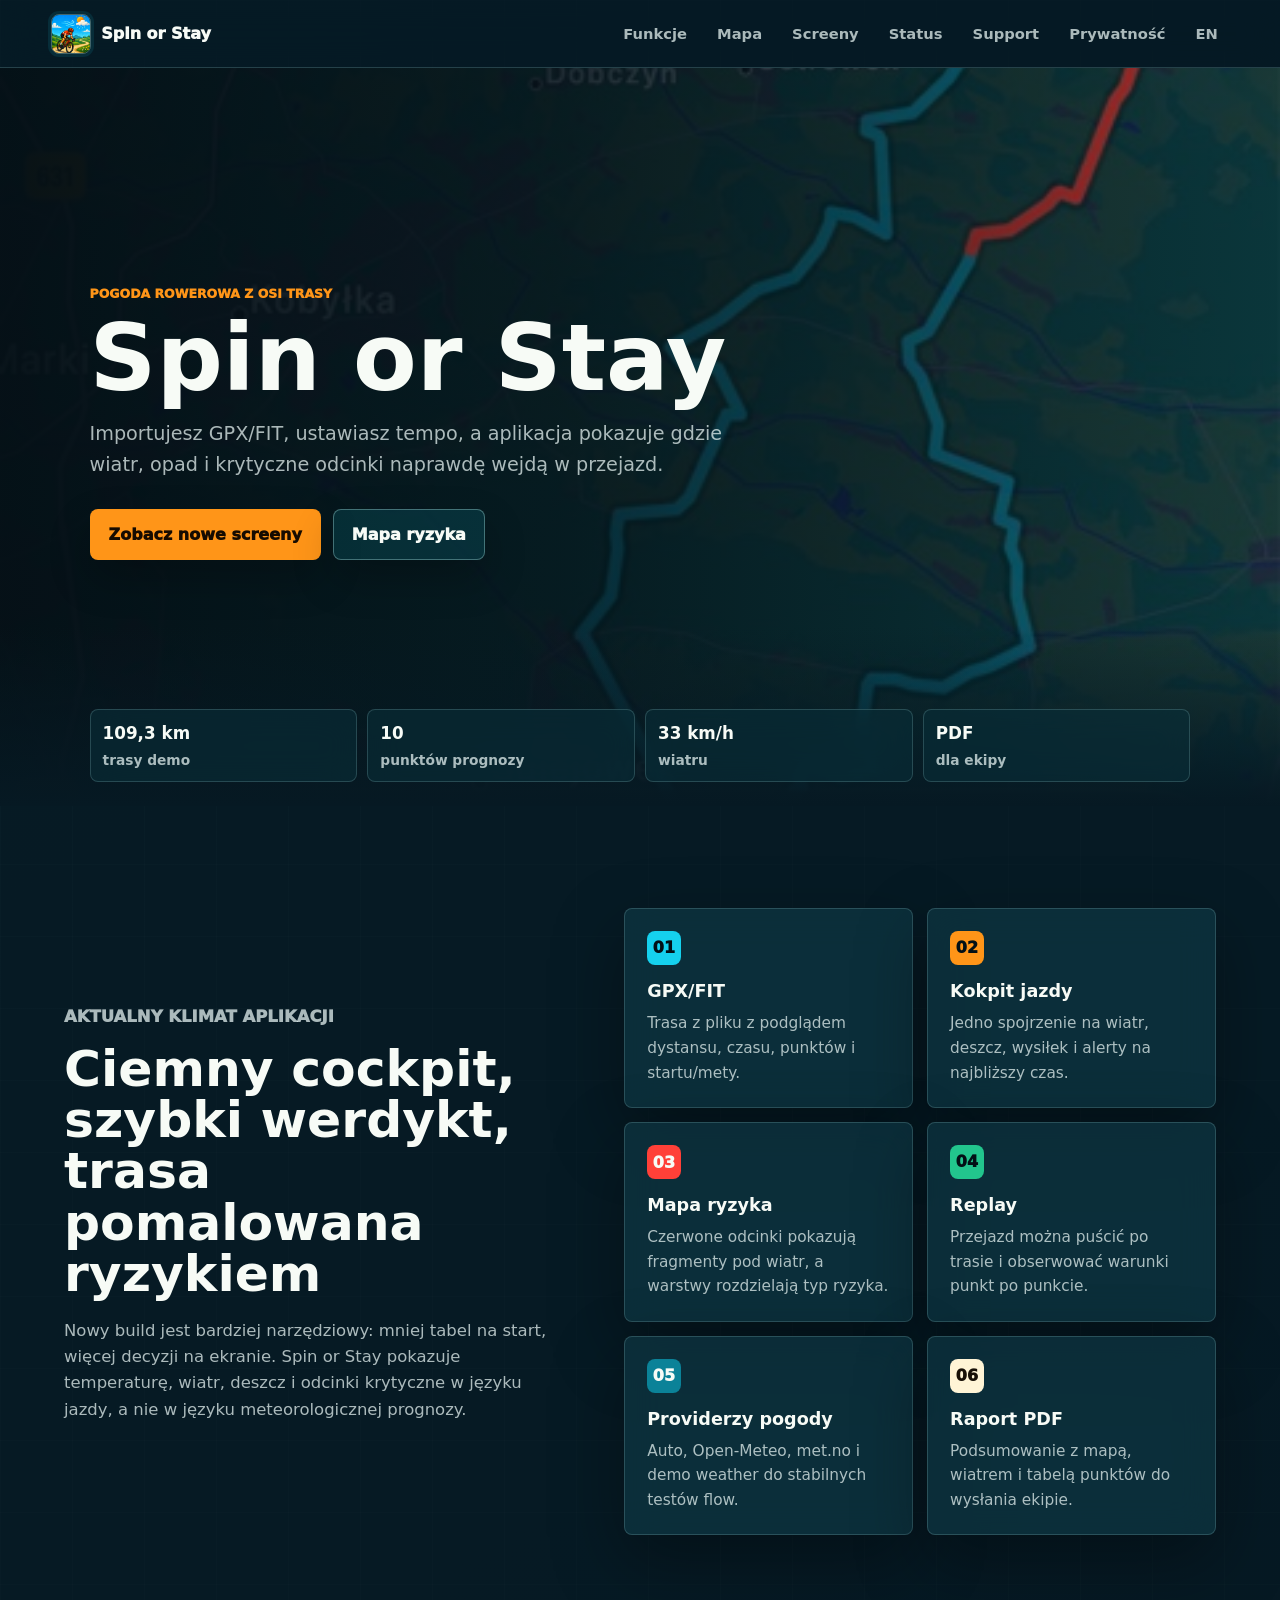
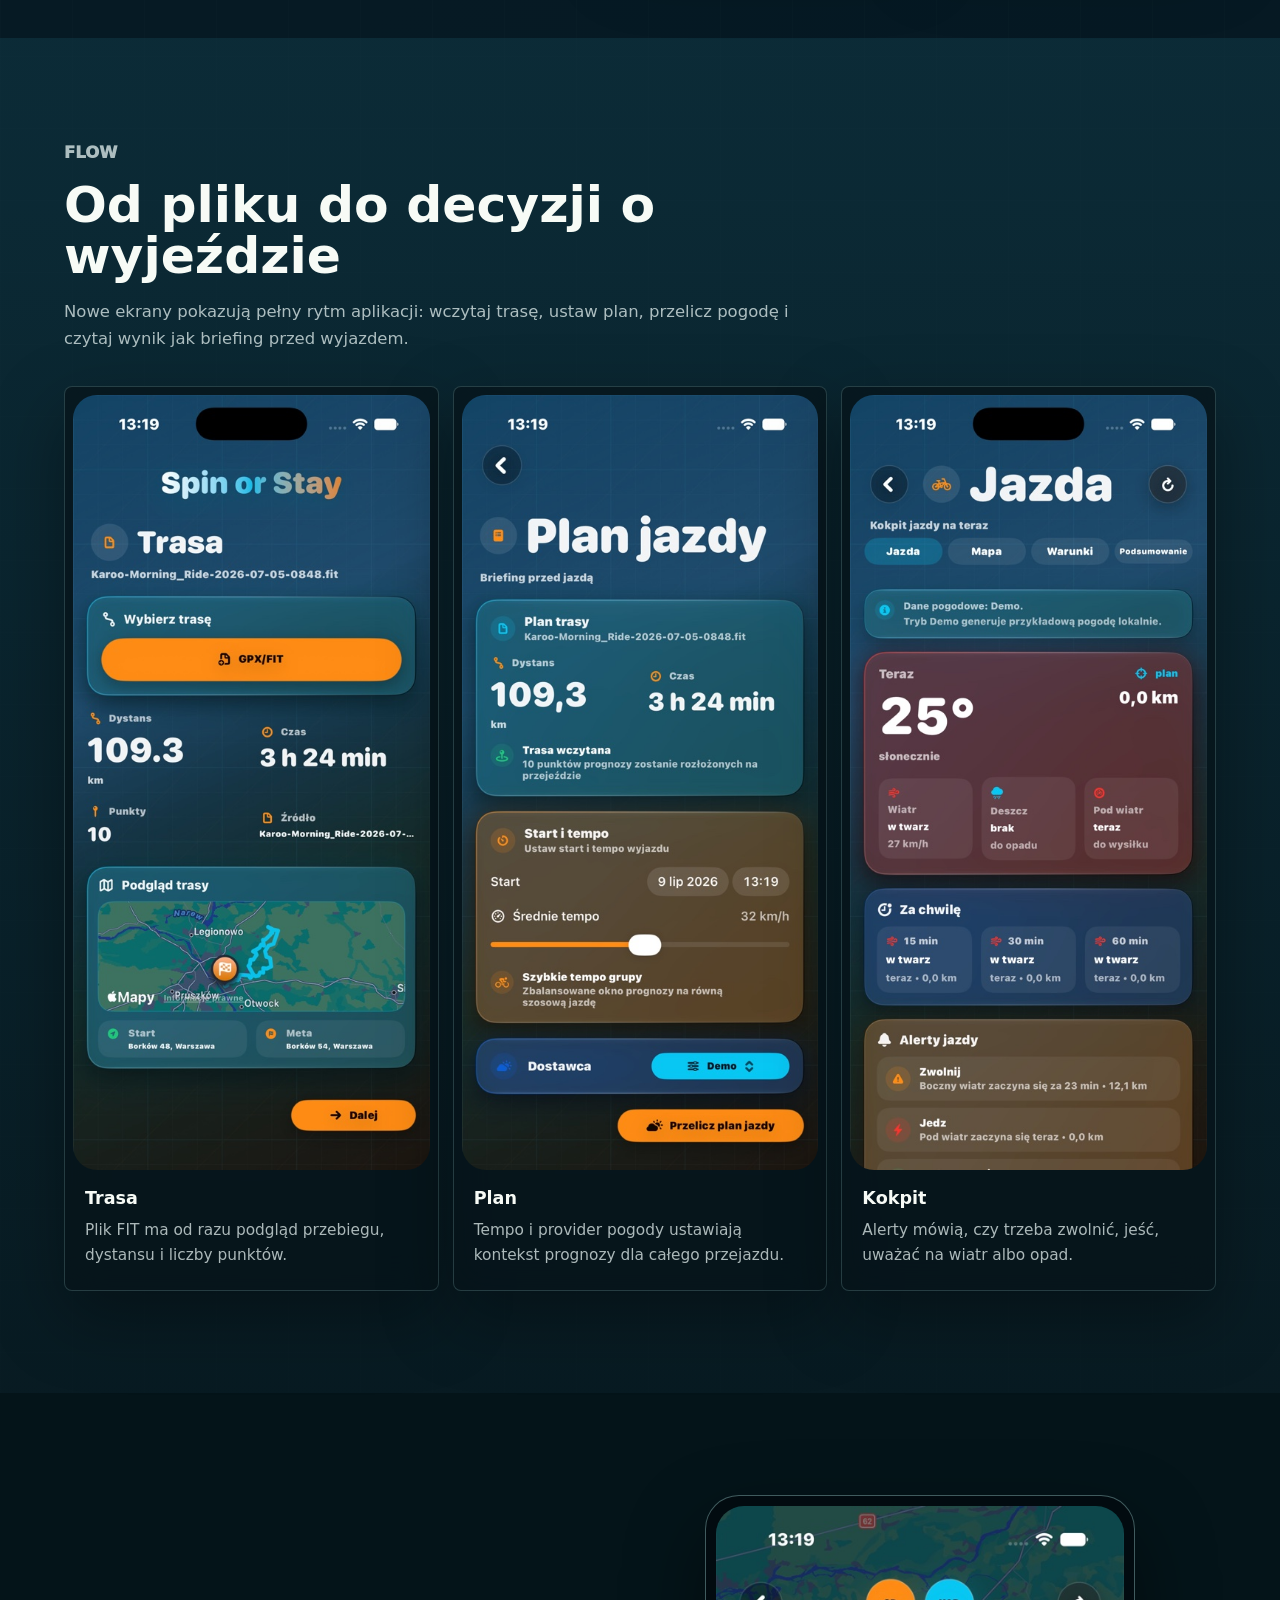
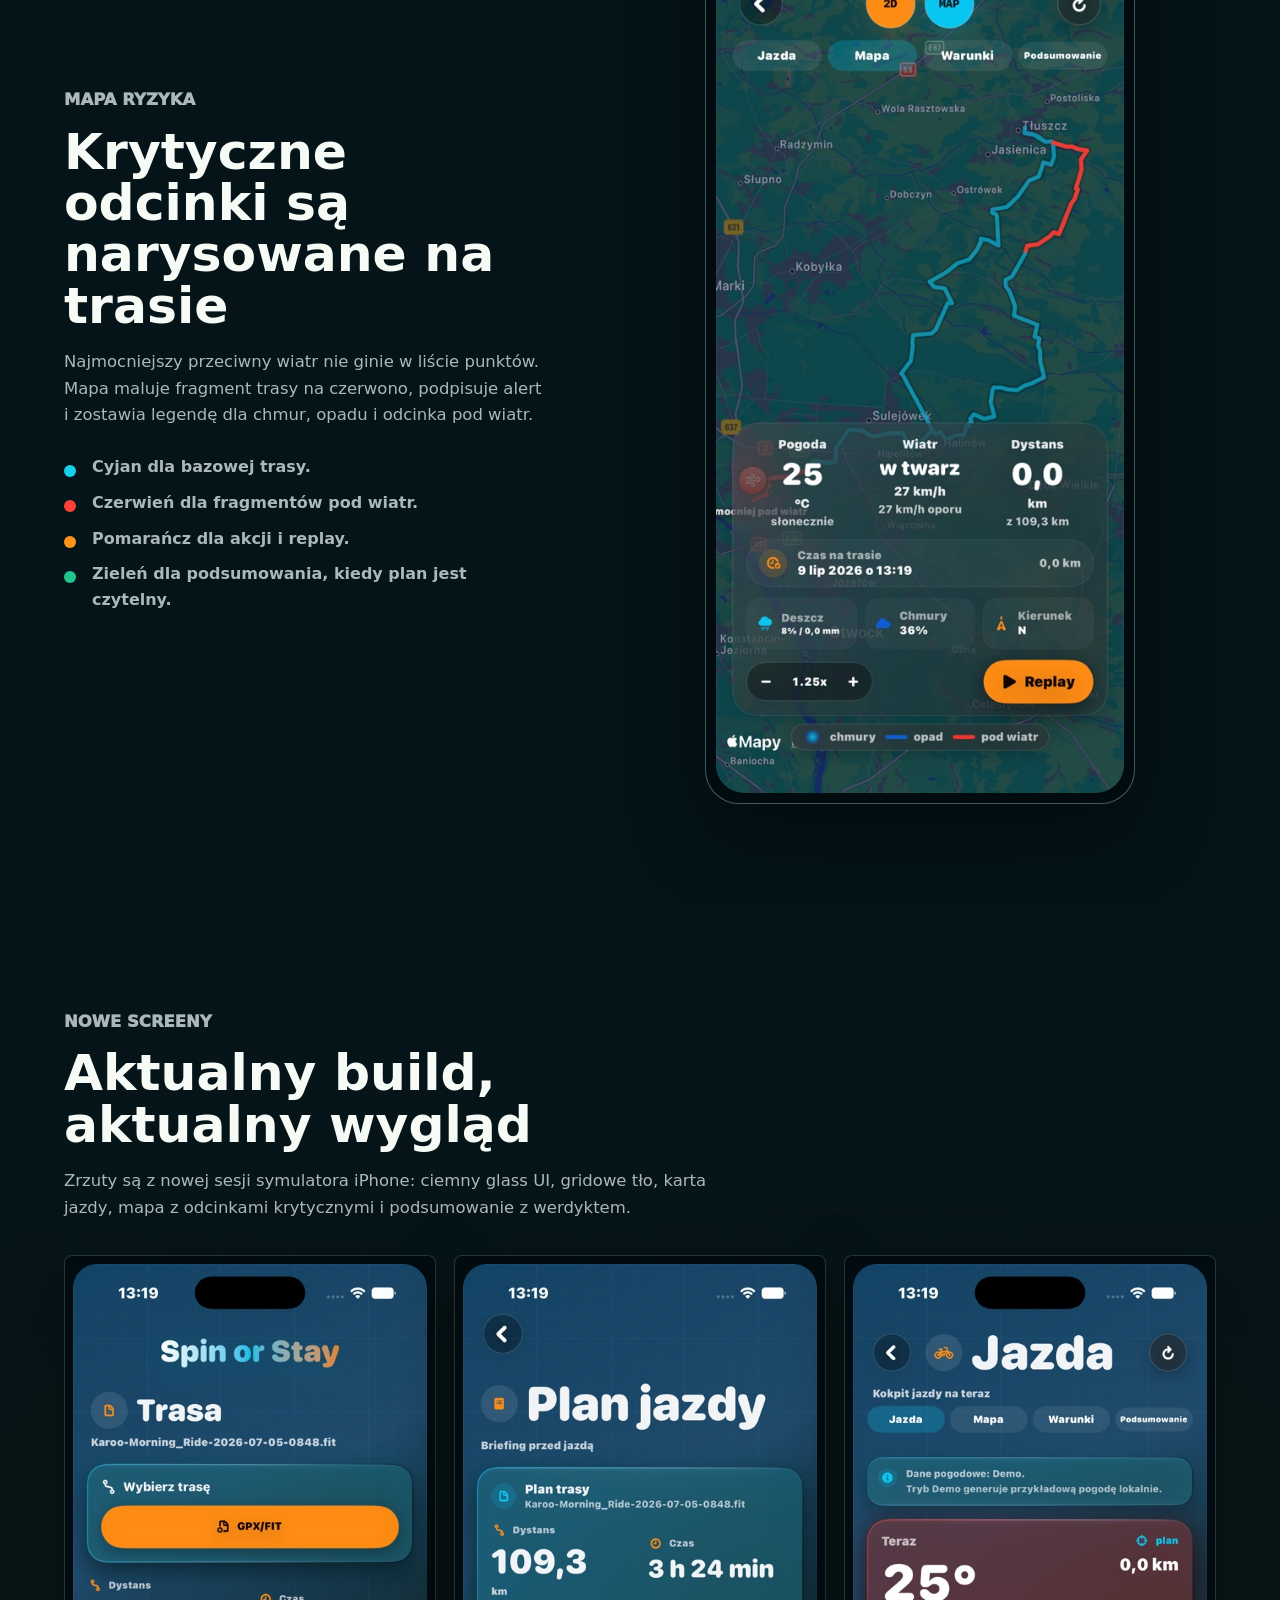
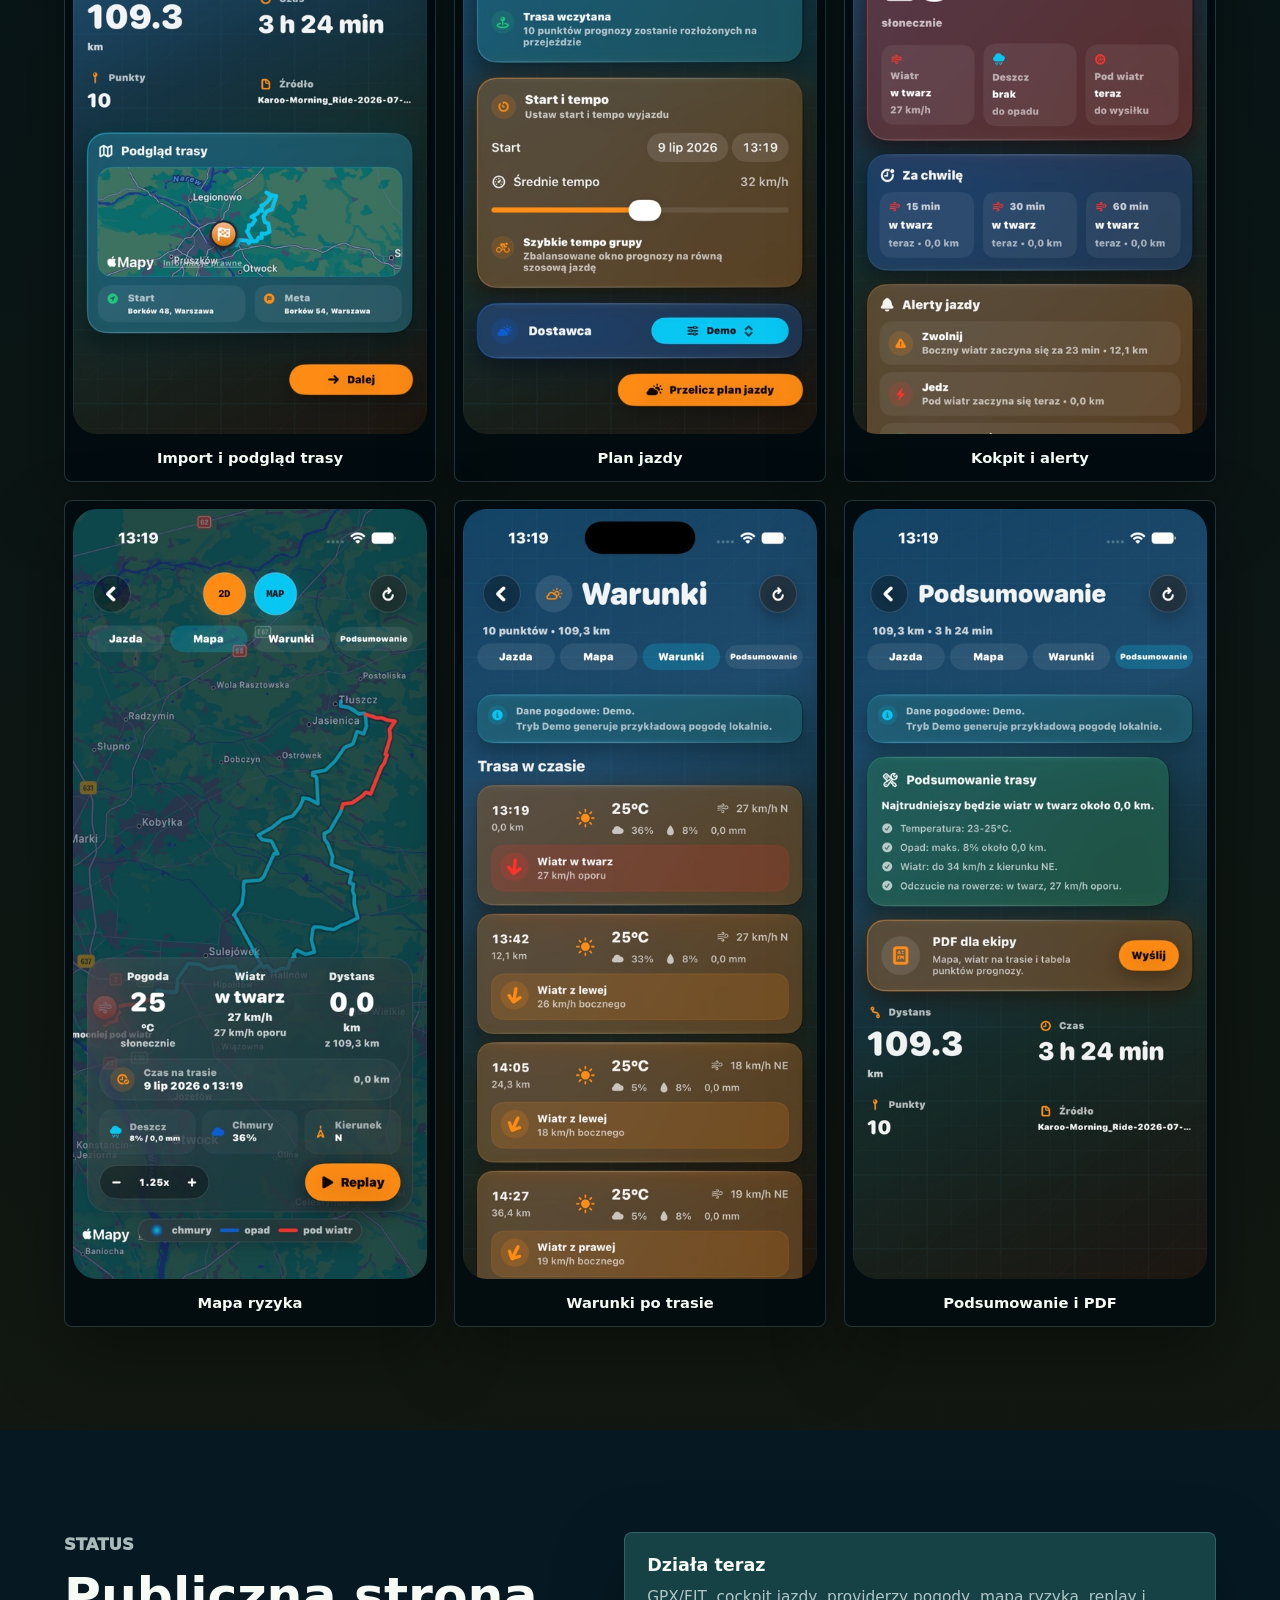
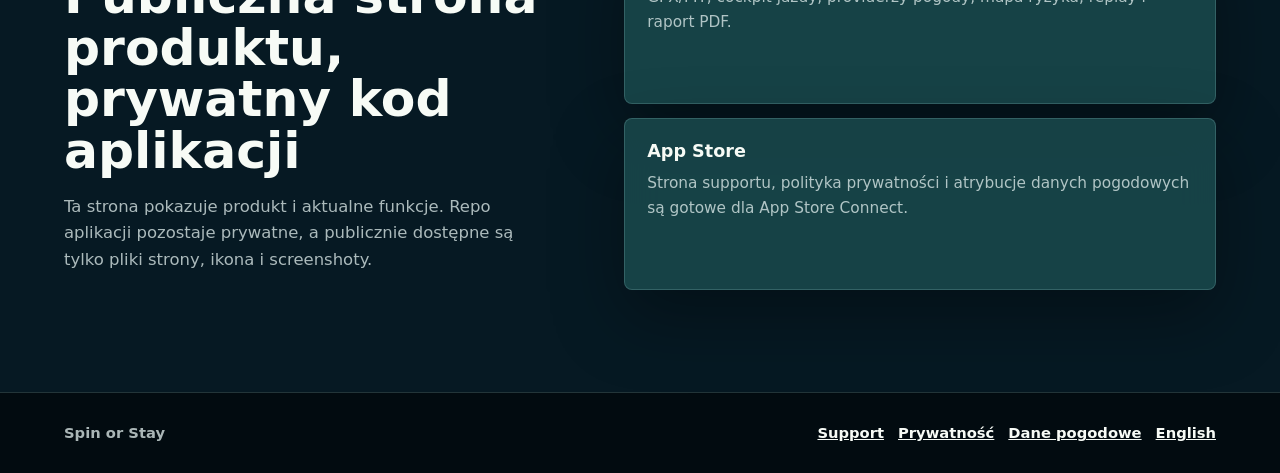
==== commit b744d966: "Add English product pages" ====
--- a/index.html
+++ b/index.html
@@ -15,6 +15,8 @@
     <meta property="og:image" content="assets/screens/map.jpg?v=20260709">
     <meta name="theme-color" content="#061923">
     <title>Spin or Stay - pogoda dla kolarza</title>
+    <link rel="alternate" hreflang="pl" href="https://lpociask.github.io/pogoda-dla-kolarza/">
+    <link rel="alternate" hreflang="en" href="https://lpociask.github.io/pogoda-dla-kolarza/en/">
     <link rel="icon" href="assets/app-icon.png">
     <link rel="stylesheet" href="styles.css">
   </head>
@@ -31,6 +33,7 @@
         <a href="#status">Status</a>
         <a href="support.html">Support</a>
         <a href="privacy.html">Prywatność</a>
+        <a href="en/">EN</a>
       </nav>
     </header>
 
@@ -229,6 +232,7 @@
         <a href="support.html">Support</a>
         <a href="privacy.html">Prywatność</a>
         <a href="weather-data.html">Dane pogodowe</a>
+        <a href="en/">English</a>
       </span>
     </footer>
   </body>
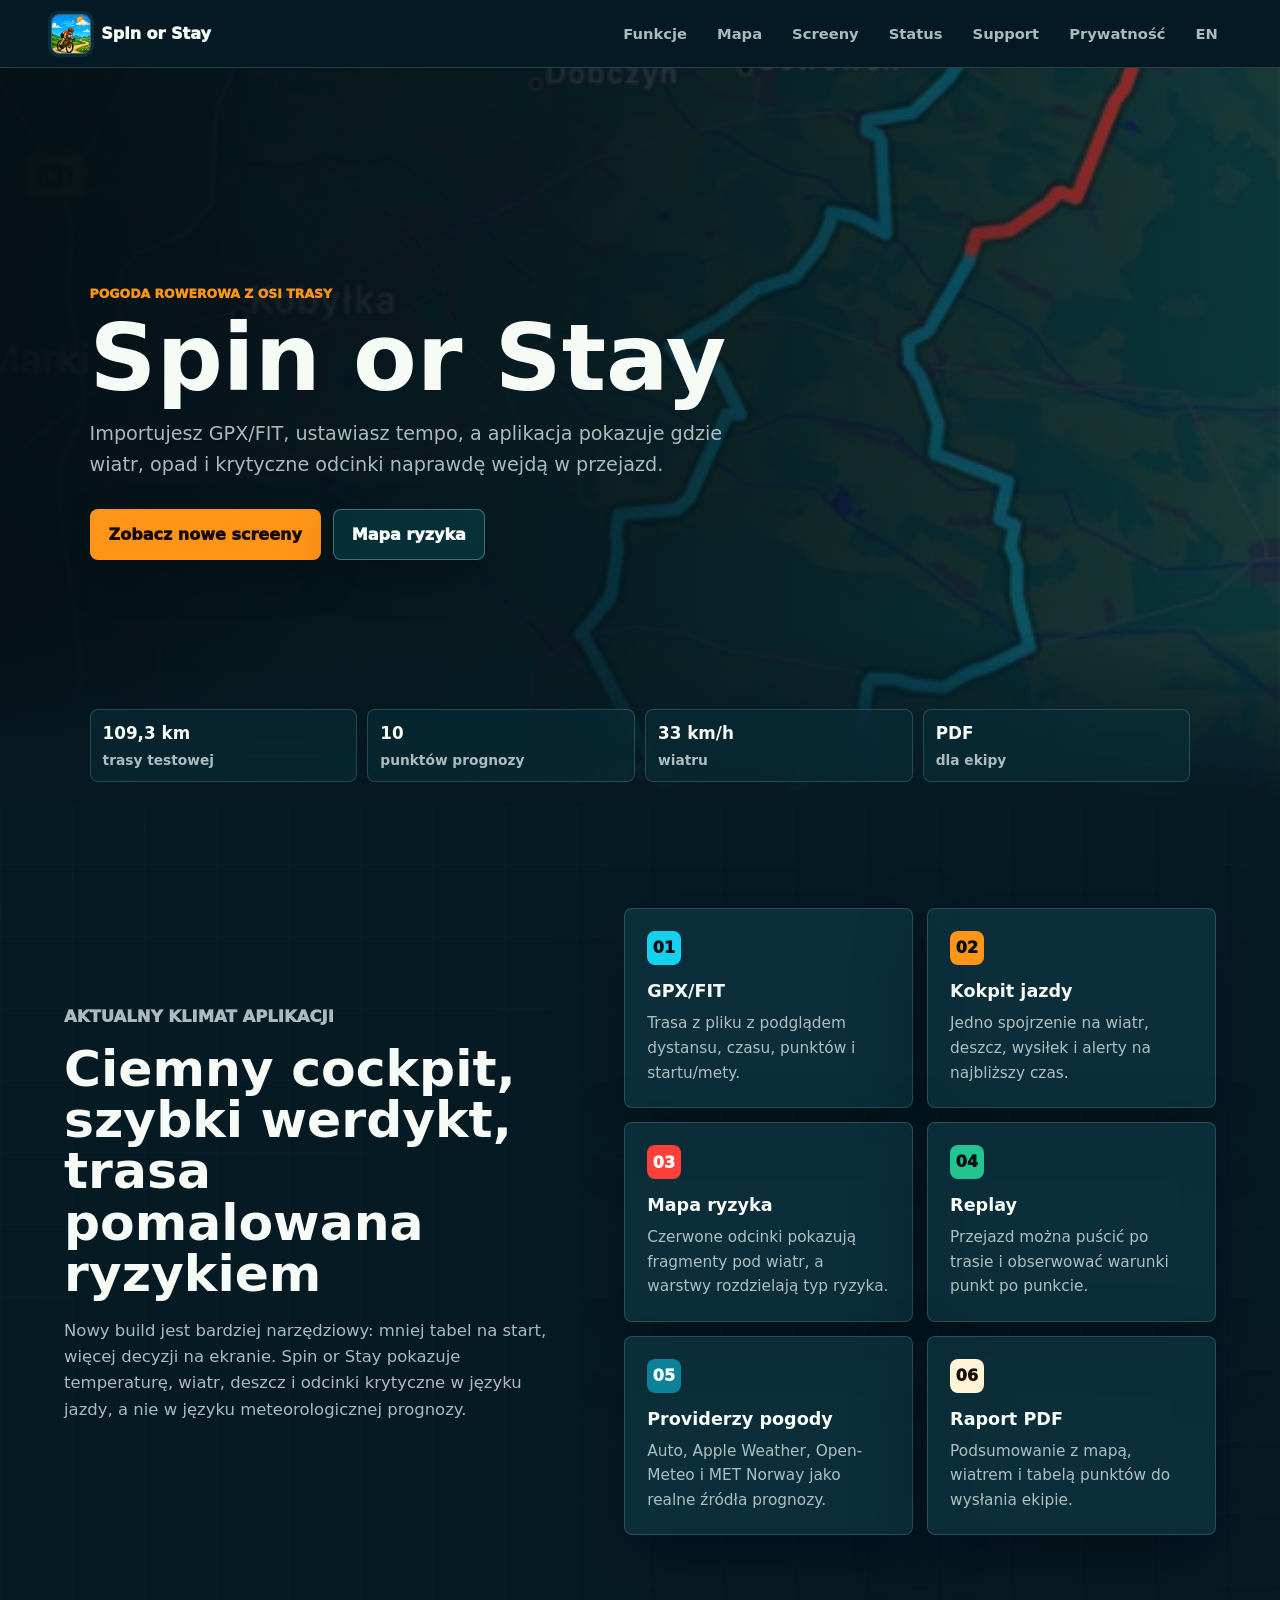
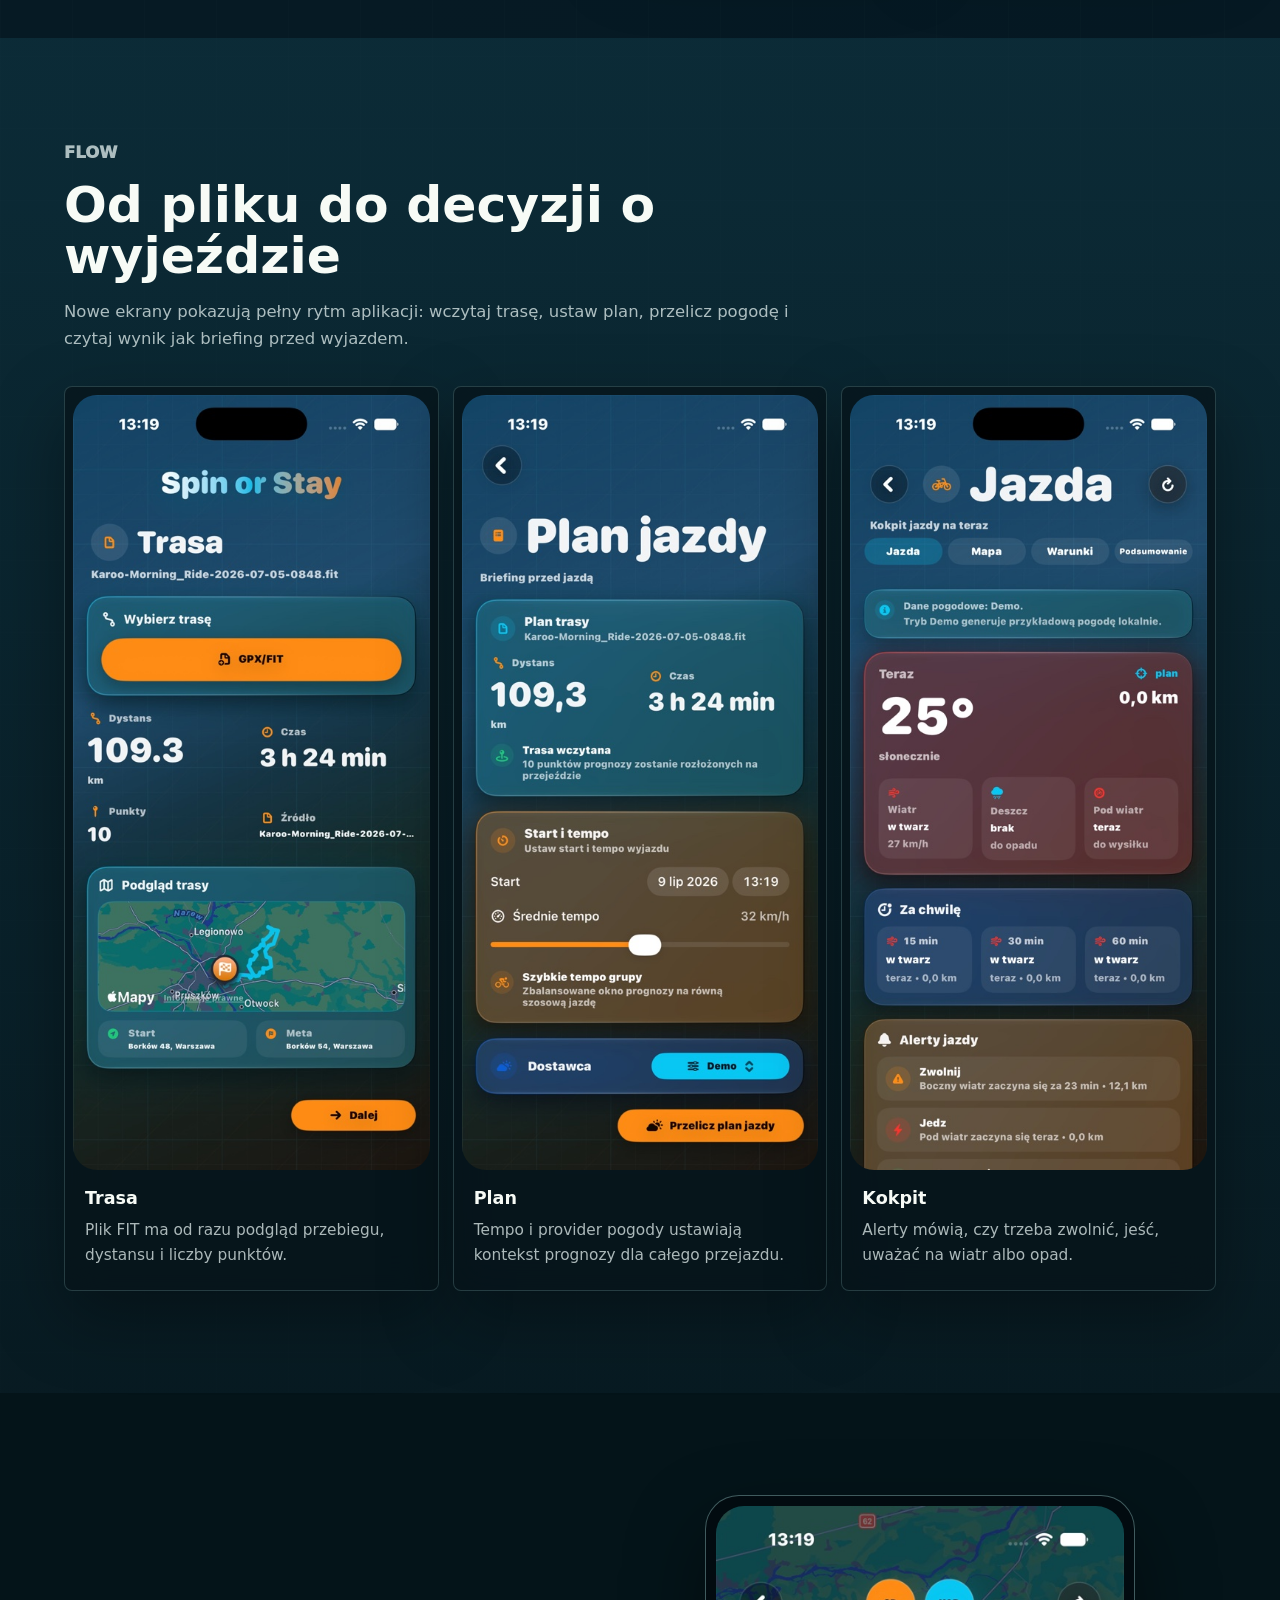
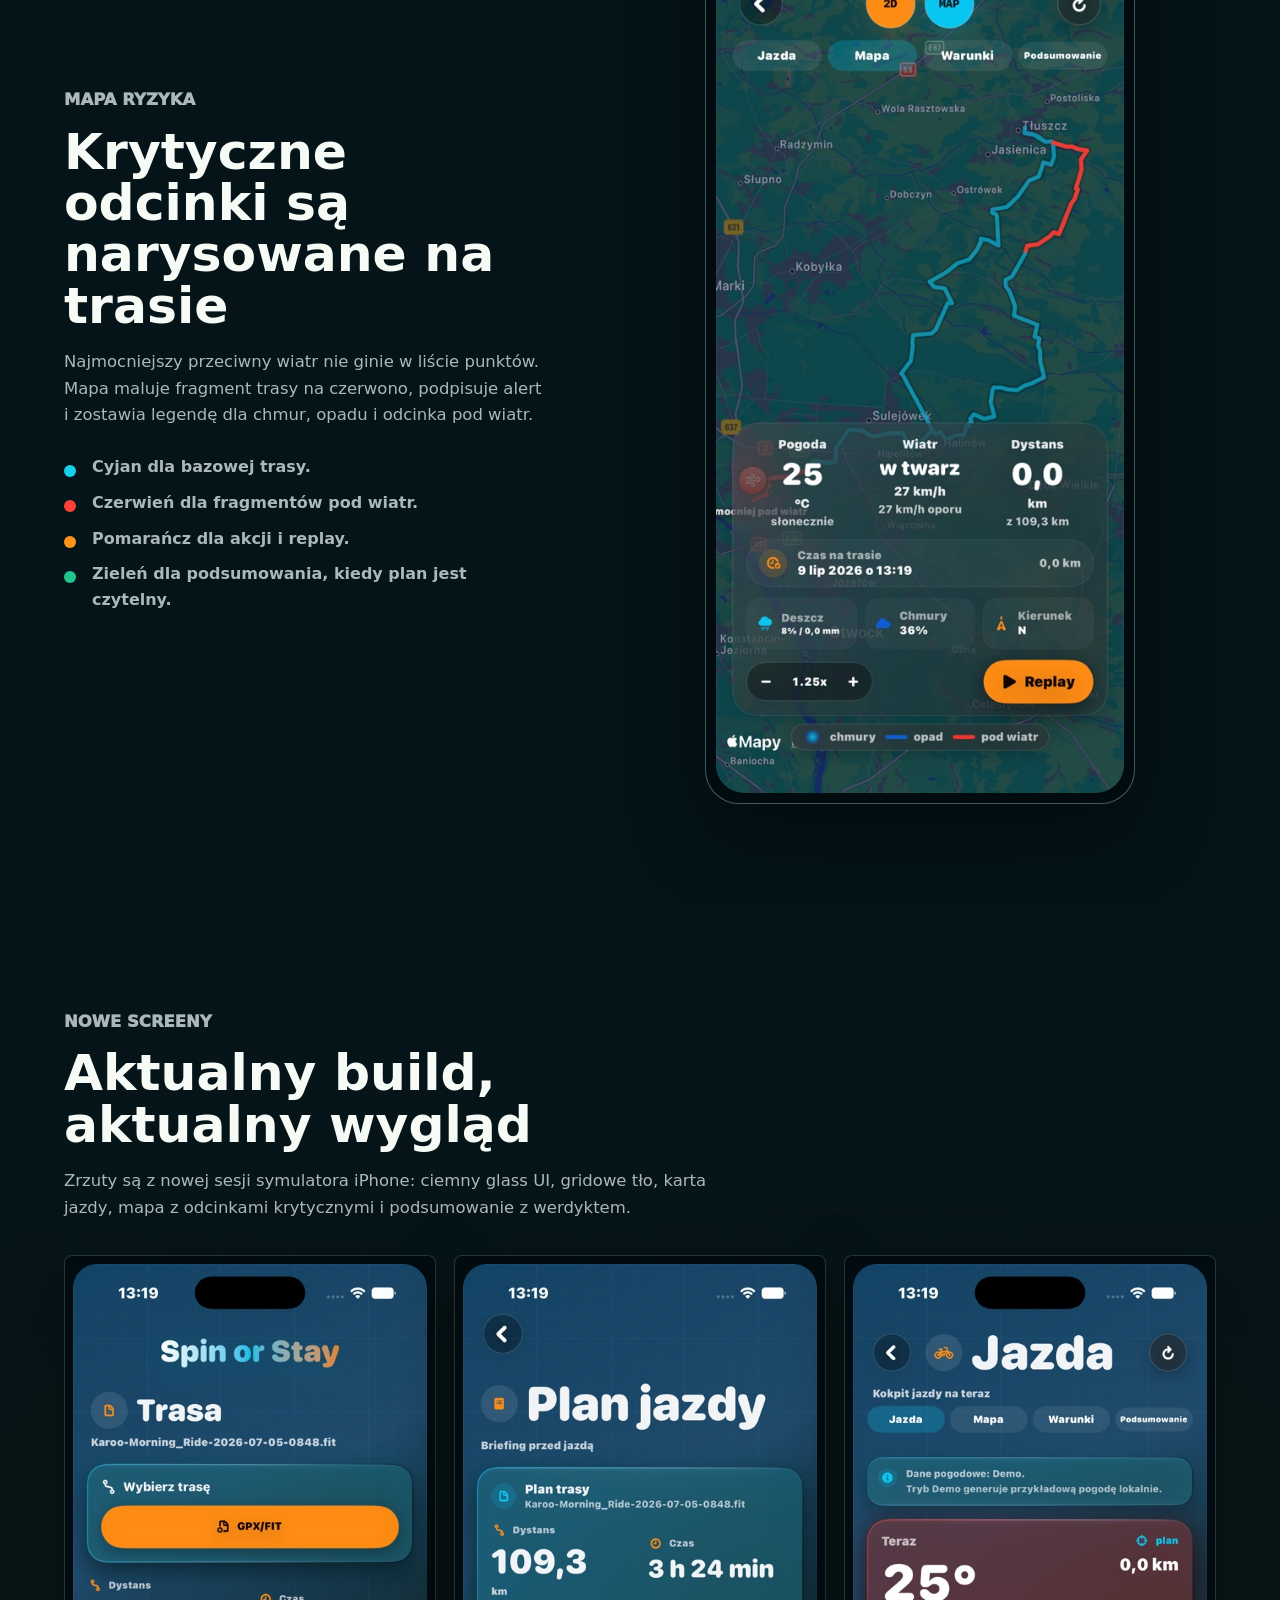
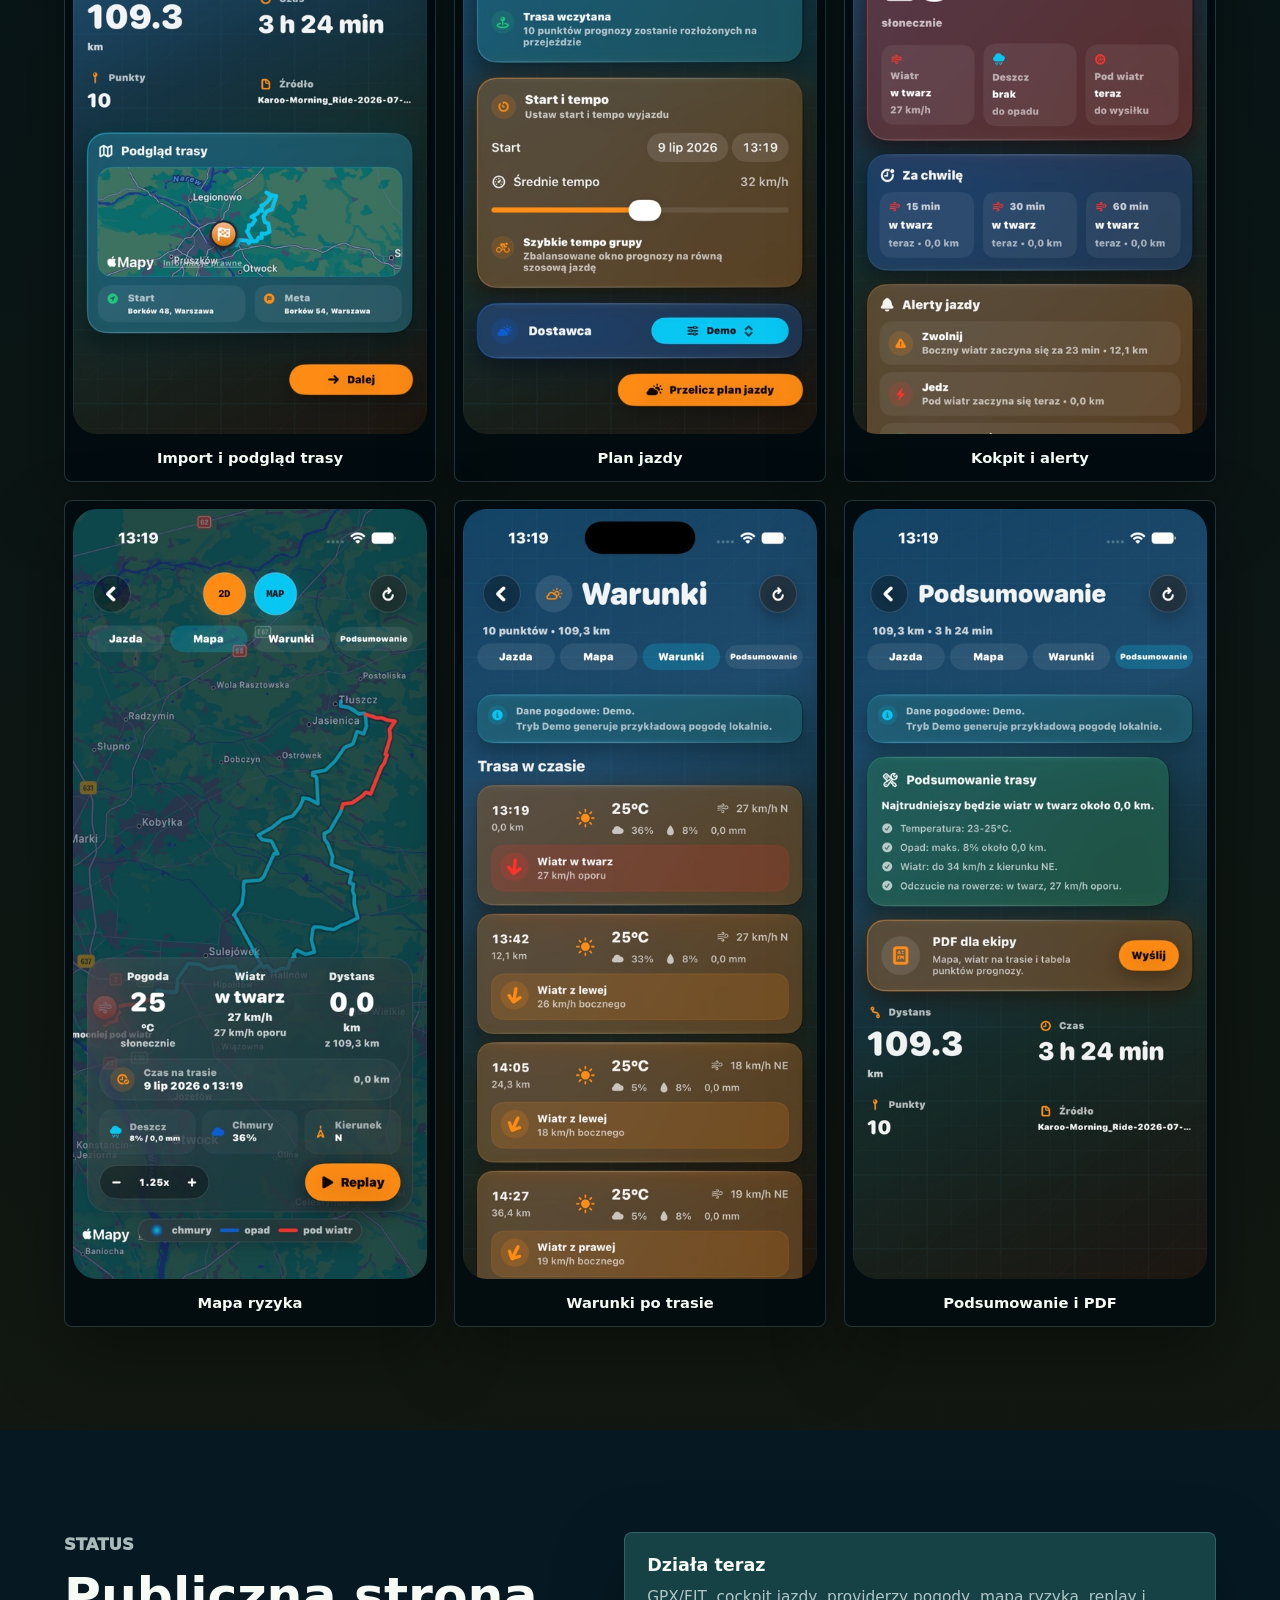
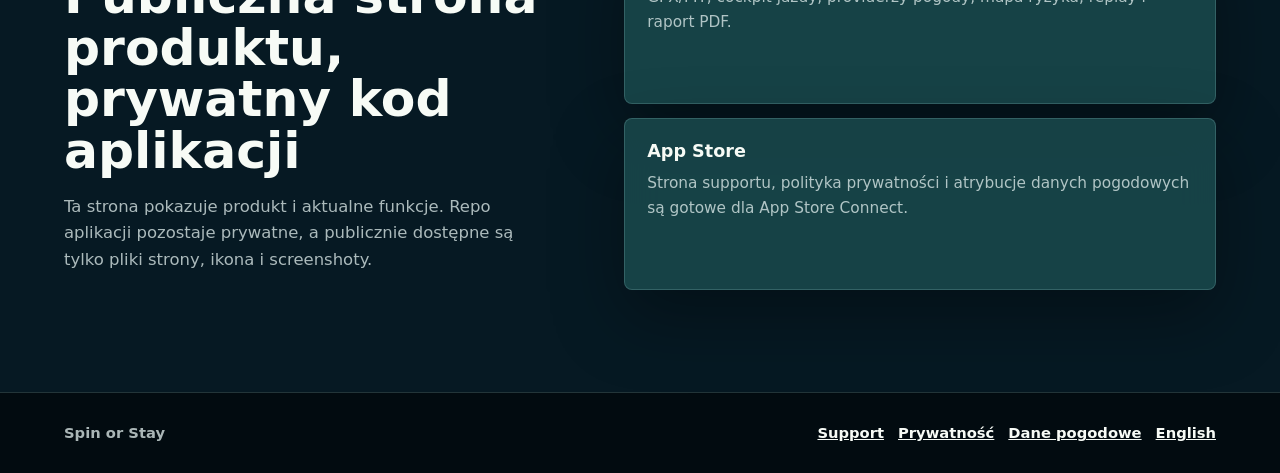
==== commit 9db3254b: "Remove demo weather references from pages" ====
--- a/index.html
+++ b/index.html
@@ -52,7 +52,7 @@
           </div>
         </div>
         <div class="hero-metrics" aria-label="Najważniejsze sygnały produktu">
-          <span><strong>109,3 km</strong> trasy demo</span>
+          <span><strong>109,3 km</strong> trasy testowej</span>
           <span><strong>10</strong> punktów prognozy</span>
           <span><strong>33 km/h</strong> wiatru</span>
           <span><strong>PDF</strong> dla ekipy</span>
@@ -95,7 +95,7 @@
             <article>
               <span>05</span>
               <h3>Providerzy pogody</h3>
-              <p>Auto, Open-Meteo, met.no i demo weather do stabilnych testów flow.</p>
+              <p>Auto, Apple Weather, Open-Meteo i MET Norway jako realne źródła prognozy.</p>
             </article>
             <article>
               <span>06</span>
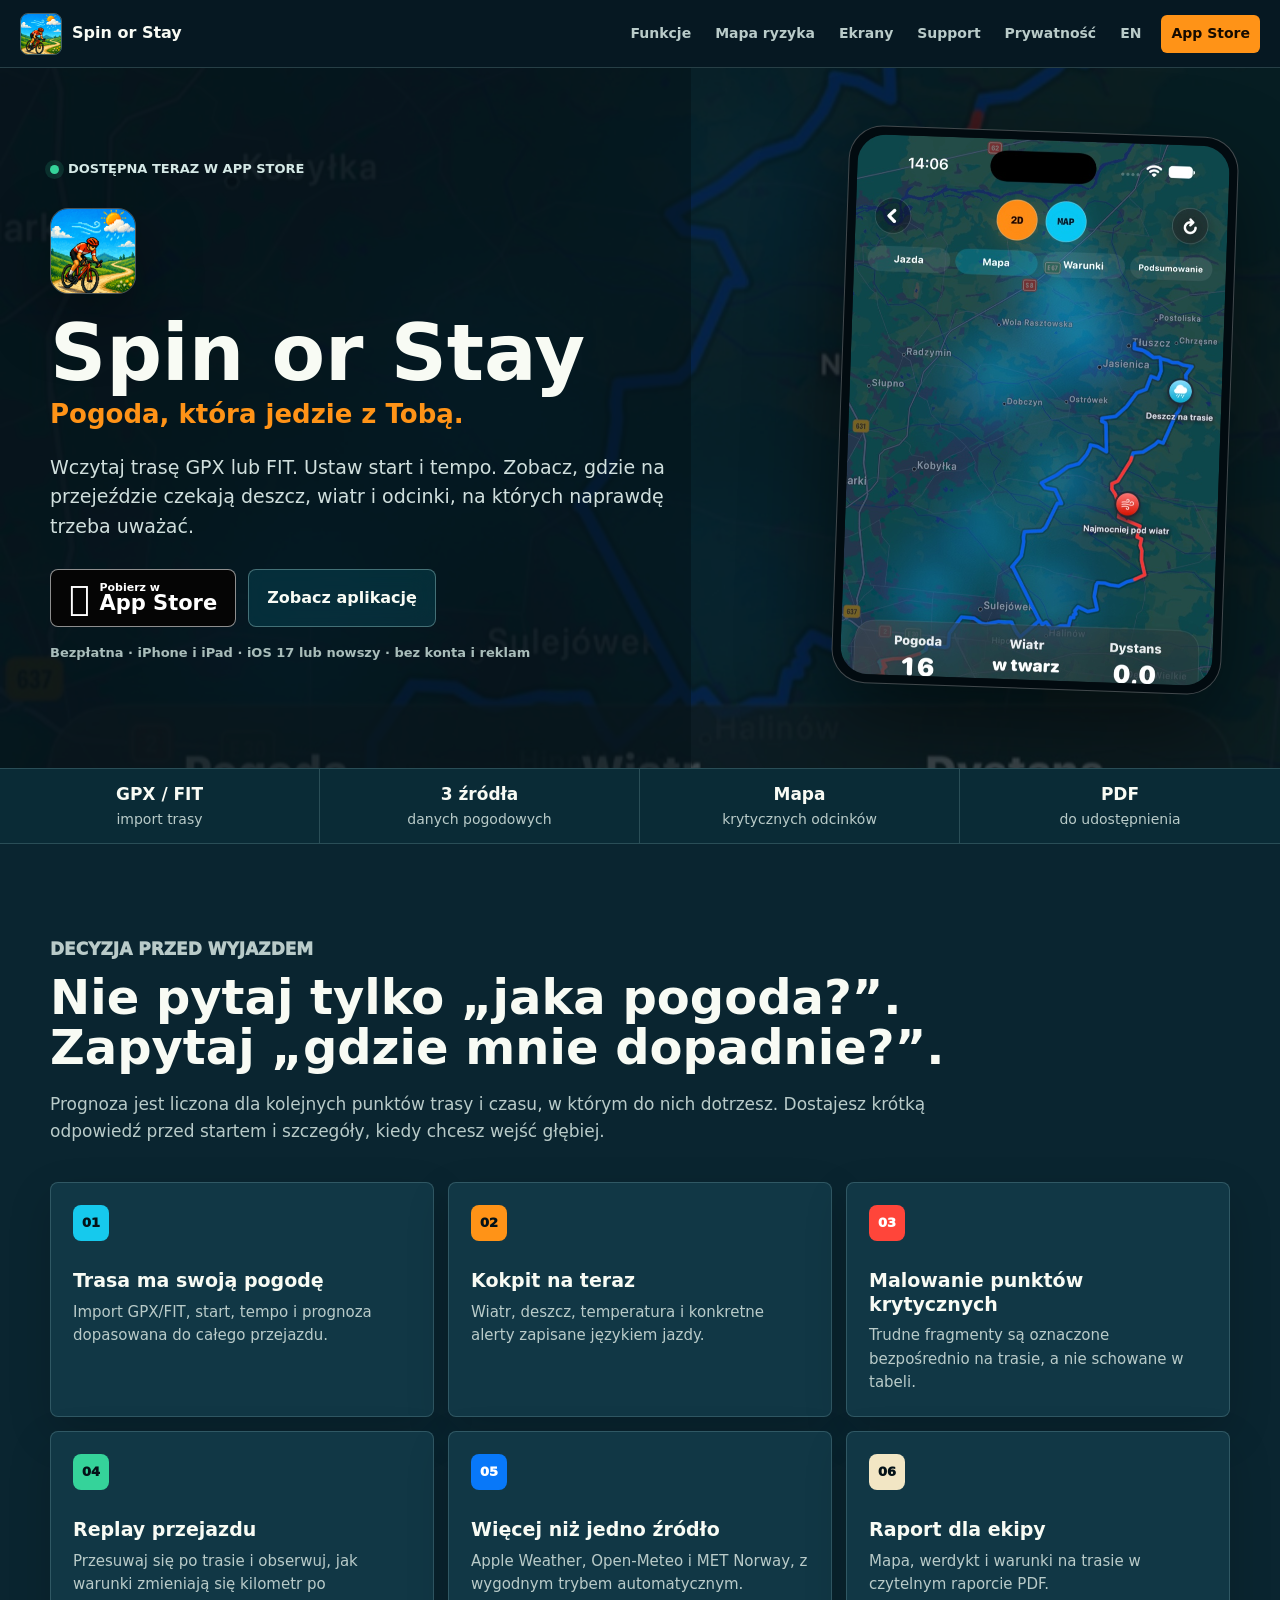
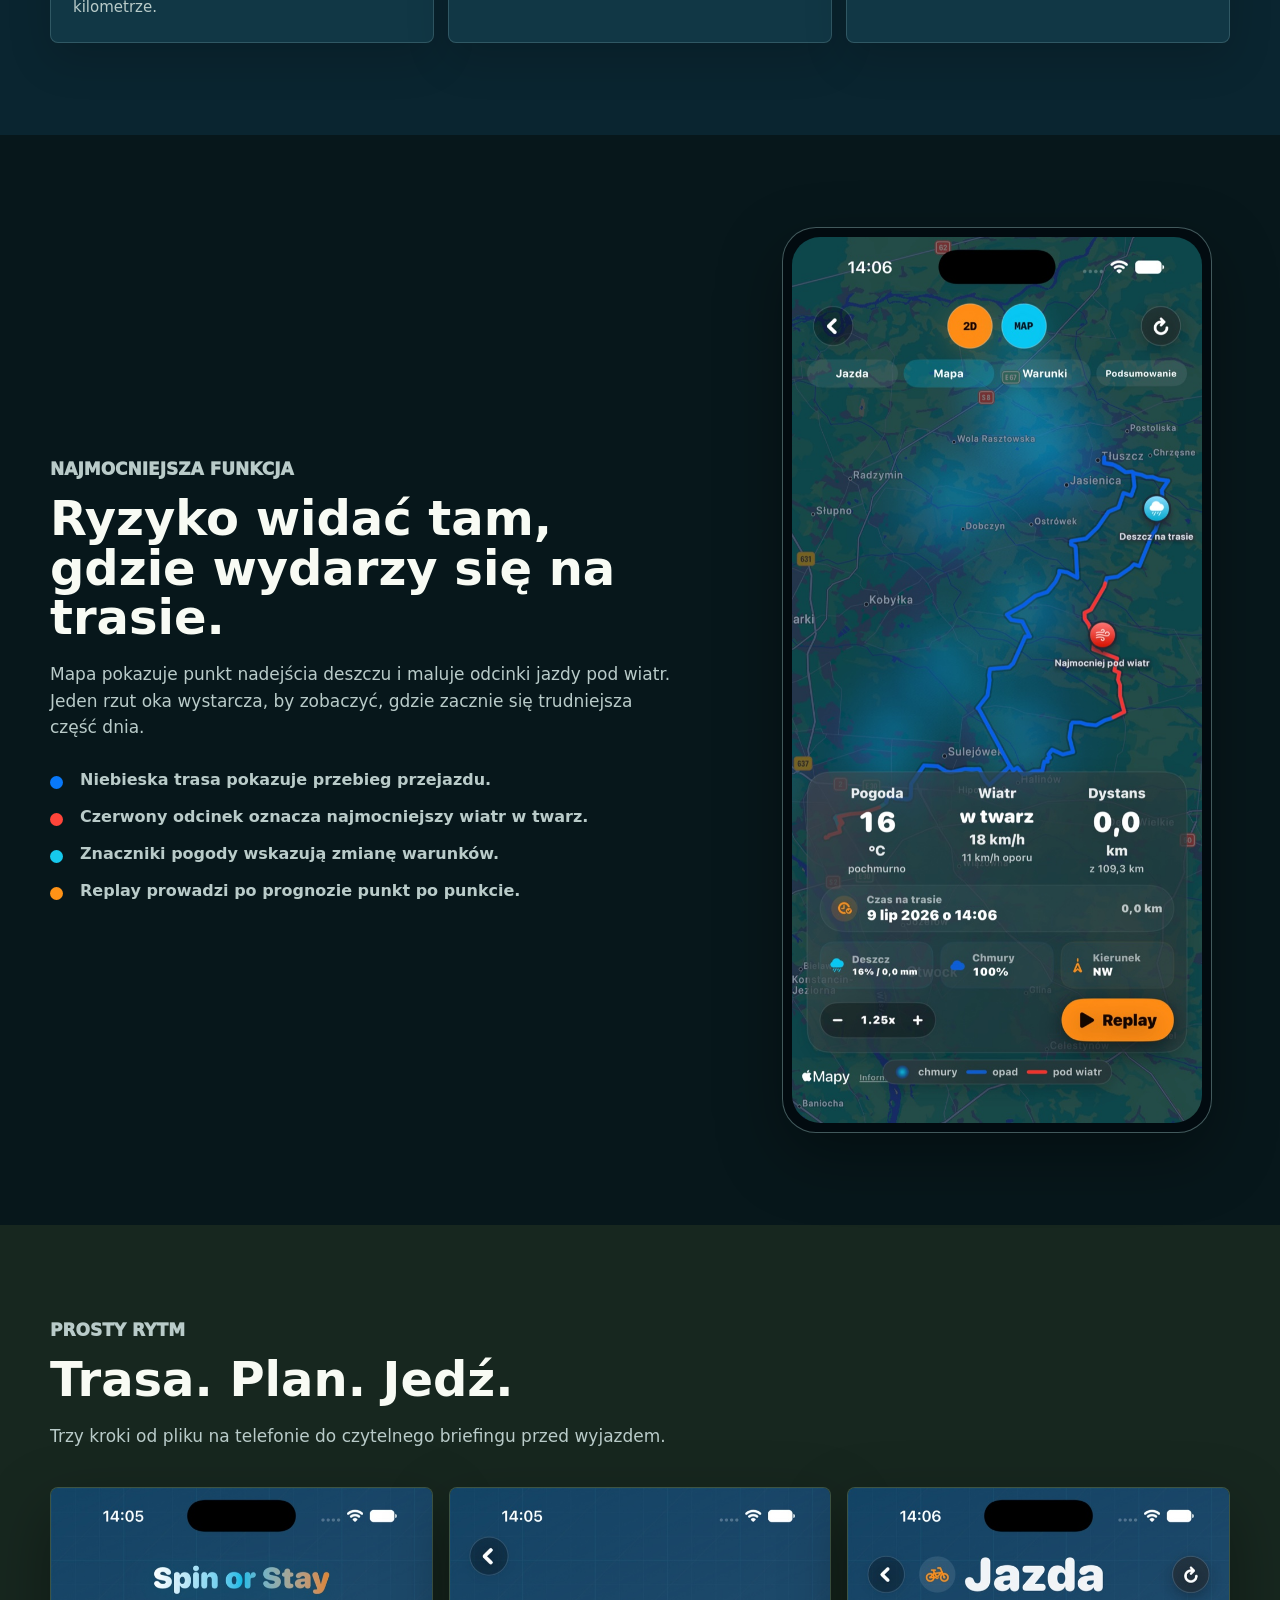
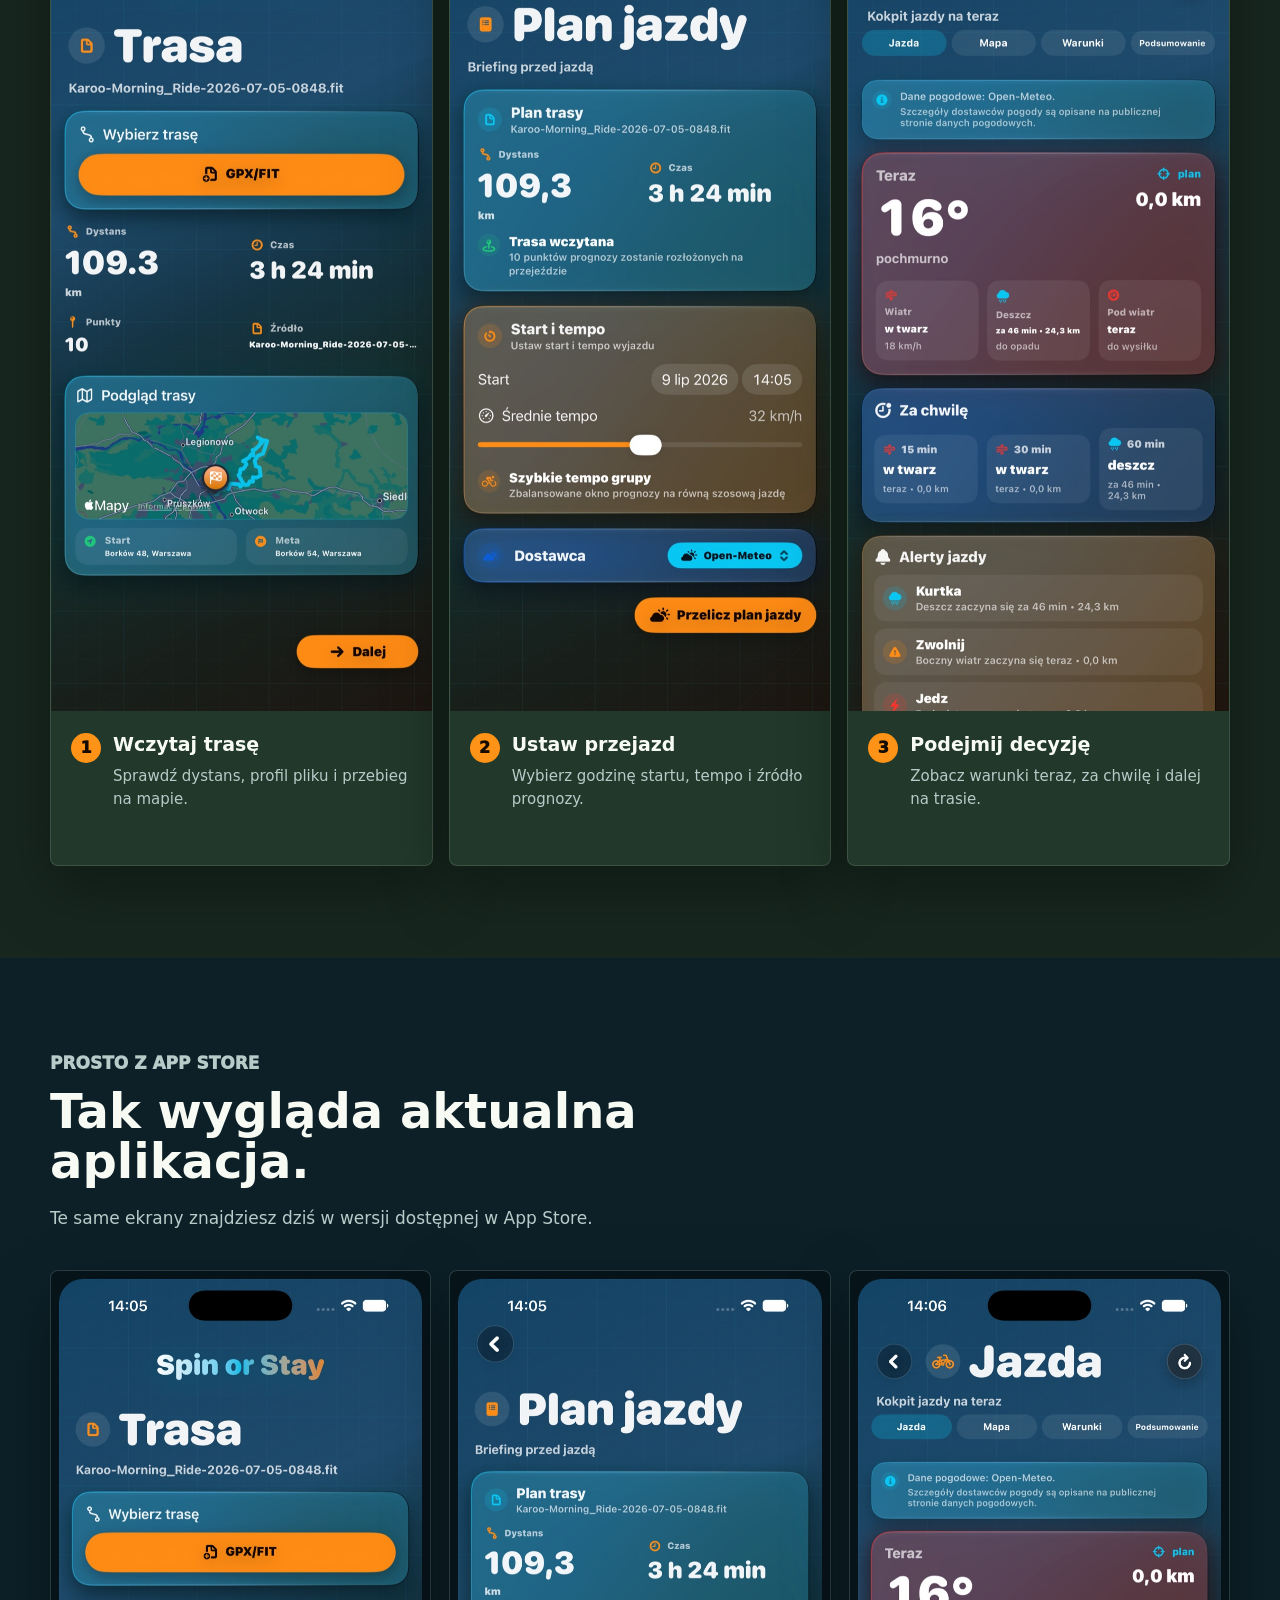
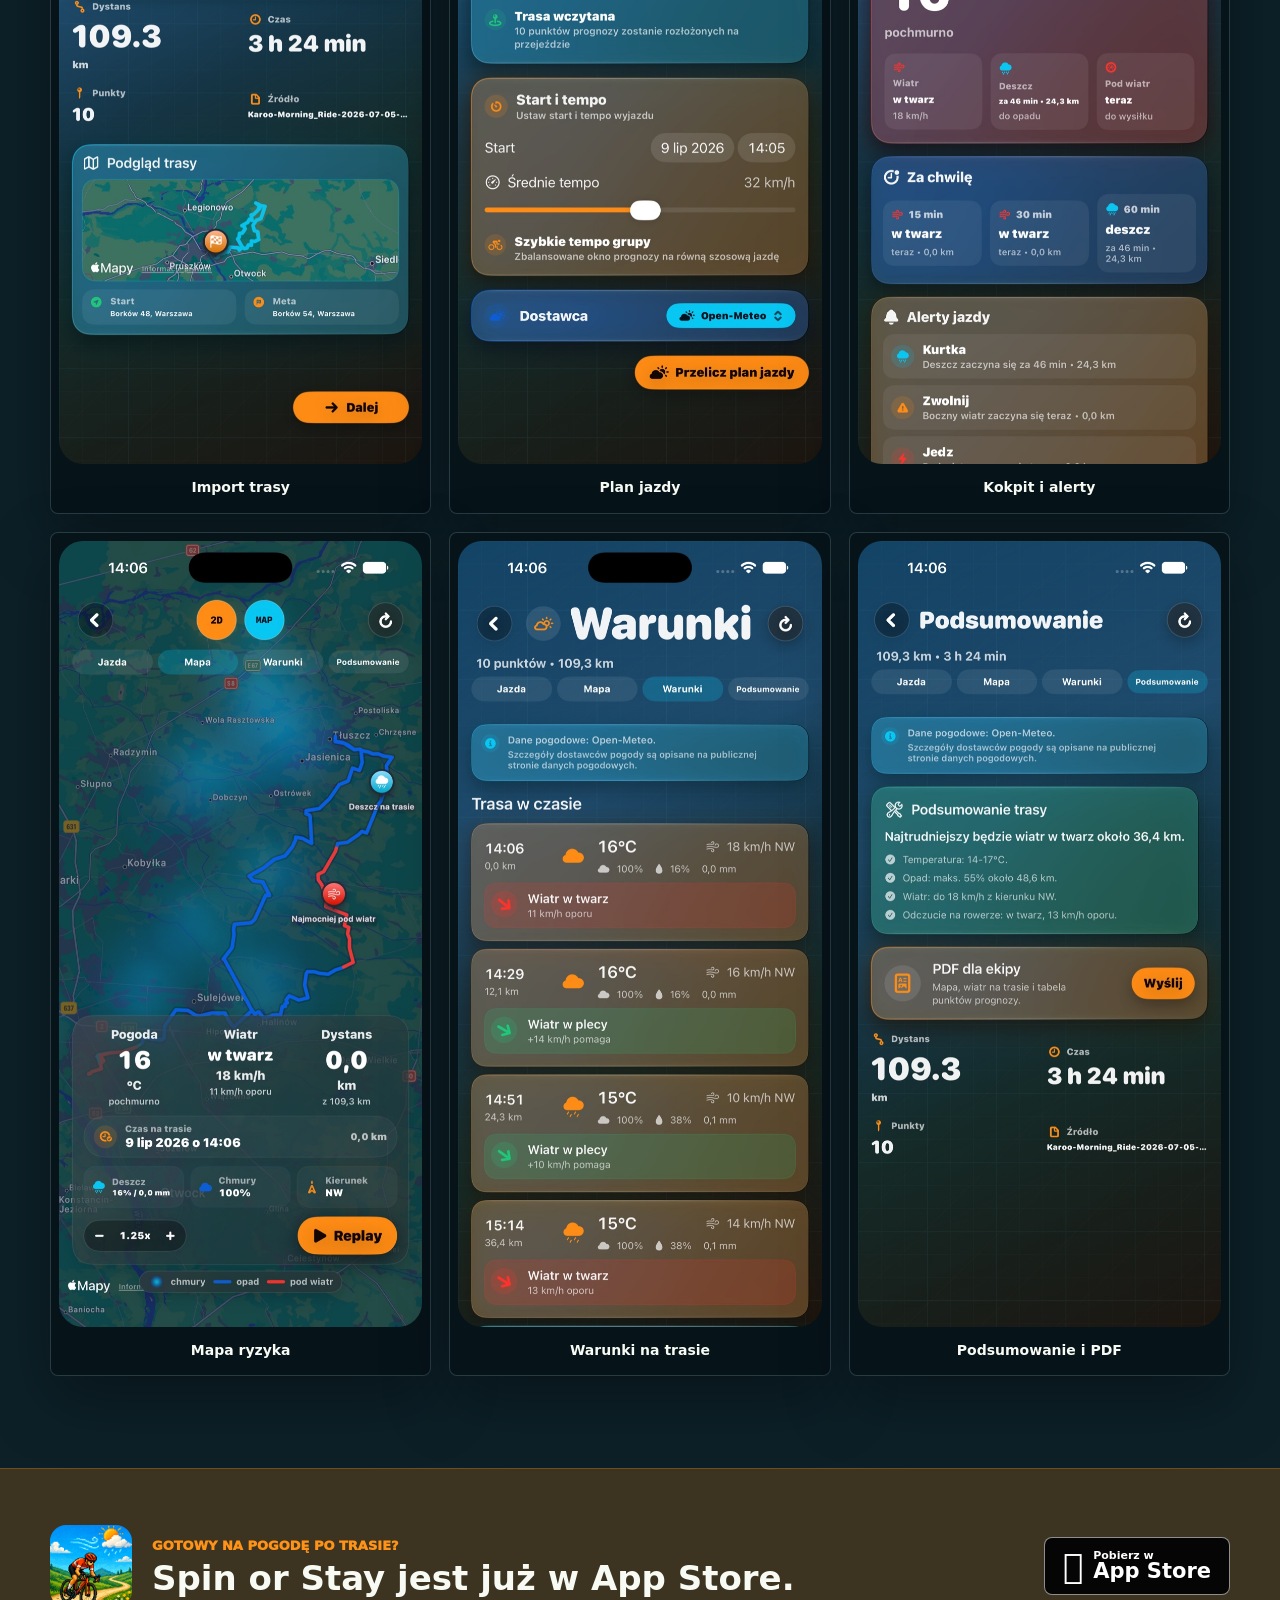
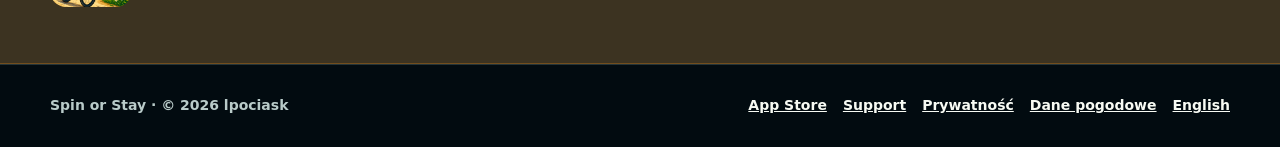
==== commit 87e6aa07: "Refresh App Store product site" ====
--- a/index.html
+++ b/index.html
@@ -3,17 +3,11 @@
   <head>
     <meta charset="utf-8">
     <meta name="viewport" content="width=device-width, initial-scale=1">
-    <meta
-      name="description"
-      content="Spin or Stay to aplikacja iOS dla kolarzy: GPX/FIT, pogoda liczona po trasie, malowanie krytycznych odcinków, replay i raport PDF."
-    >
-    <meta property="og:title" content="Spin or Stay">
-    <meta
-      property="og:description"
-      content="Pogoda dla kolarza liczona po trasie, czasie i realnym wietrze."
-    >
-    <meta property="og:image" content="assets/screens/map.jpg?v=20260709">
-    <meta name="theme-color" content="#061923">
+    <meta name="description" content="Spin or Stay to aplikacja iOS dla kolarzy: pogoda liczona po trasie, krytyczne odcinki, replay i raport PDF. Pobierz bezpłatnie w App Store.">
+    <meta property="og:title" content="Spin or Stay - pogoda, która jedzie z Tobą">
+    <meta property="og:description" content="Wczytaj GPX lub FIT i zobacz wiatr, deszcz oraz krytyczne odcinki dokładnie tam, gdzie spotkasz je na trasie.">
+    <meta property="og:image" content="assets/screens/pl/map.jpg?v=20260710">
+    <meta name="theme-color" content="#071923">
     <title>Spin or Stay - pogoda dla kolarza</title>
     <link rel="alternate" hreflang="pl" href="https://lpociask.github.io/pogoda-dla-kolarza/">
     <link rel="alternate" hreflang="en" href="https://lpociask.github.io/pogoda-dla-kolarza/en/">
@@ -28,110 +22,87 @@
       </a>
       <nav>
         <a href="#funkcje">Funkcje</a>
-        <a href="#mapa">Mapa</a>
-        <a href="#screeny">Screeny</a>
-        <a href="#status">Status</a>
+        <a href="#mapa">Mapa ryzyka</a>
+        <a href="#screeny">Ekrany</a>
         <a href="support.html">Support</a>
         <a href="privacy.html">Prywatność</a>
         <a href="en/">EN</a>
+        <a class="nav-store" href="https://apps.apple.com/app/spin-or-stay/id6789113229">App Store</a>
       </nav>
     </header>
 
     <main id="top">
-      <section class="hero" aria-labelledby="hero-title">
+      <section class="hero hero-pl" aria-labelledby="hero-title">
         <div class="hero-copy">
-          <p class="eyebrow">Pogoda rowerowa z osi trasy</p>
+          <div class="availability"><span></span>Dostępna teraz w App Store</div>
+          <img class="hero-icon" src="assets/app-icon.png" alt="">
           <h1 id="hero-title">Spin or Stay</h1>
+          <p class="hero-tagline">Pogoda, która jedzie z Tobą.</p>
           <p class="hero-lead">
-            Importujesz GPX/FIT, ustawiasz tempo, a aplikacja pokazuje gdzie
-            wiatr, opad i krytyczne odcinki naprawdę wejdą w przejazd.
+            Wczytaj trasę GPX lub FIT. Ustaw start i tempo. Zobacz, gdzie na przejeździe
+            czekają deszcz, wiatr i odcinki, na których naprawdę trzeba uważać.
           </p>
           <div class="hero-actions">
-            <a class="button primary" href="#screeny">Zobacz nowe screeny</a>
-            <a class="button secondary" href="#mapa">Mapa ryzyka</a>
-          </div>
-        </div>
-        <div class="hero-metrics" aria-label="Najważniejsze sygnały produktu">
-          <span><strong>109,3 km</strong> trasy testowej</span>
-          <span><strong>10</strong> punktów prognozy</span>
-          <span><strong>33 km/h</strong> wiatru</span>
-          <span><strong>PDF</strong> dla ekipy</span>
-        </div>
-      </section>
-
-      <section id="funkcje" class="section section-cockpit" aria-labelledby="features-title">
-        <div class="section-inner split">
-          <div class="copy-stack">
-            <p class="section-kicker">Aktualny klimat aplikacji</p>
-            <h2 id="features-title">Ciemny cockpit, szybki werdykt, trasa pomalowana ryzykiem</h2>
-            <p>
-              Nowy build jest bardziej narzędziowy: mniej tabel na start, więcej
-              decyzji na ekranie. Spin or Stay pokazuje temperaturę, wiatr,
-              deszcz i odcinki krytyczne w języku jazdy, a nie w języku
-              meteorologicznej prognozy.
-            </p>
-          </div>
-          <div class="feature-grid" aria-label="Najważniejsze funkcje">
-            <article>
-              <span>01</span>
-              <h3>GPX/FIT</h3>
-              <p>Trasa z pliku z podglądem dystansu, czasu, punktów i startu/mety.</p>
-            </article>
-            <article>
-              <span>02</span>
-              <h3>Kokpit jazdy</h3>
-              <p>Jedno spojrzenie na wiatr, deszcz, wysiłek i alerty na najbliższy czas.</p>
-            </article>
-            <article>
-              <span>03</span>
-              <h3>Mapa ryzyka</h3>
-              <p>Czerwone odcinki pokazują fragmenty pod wiatr, a warstwy rozdzielają typ ryzyka.</p>
-            </article>
-            <article>
-              <span>04</span>
-              <h3>Replay</h3>
-              <p>Przejazd można puścić po trasie i obserwować warunki punkt po punkcie.</p>
-            </article>
-            <article>
-              <span>05</span>
-              <h3>Providerzy pogody</h3>
-              <p>Auto, Apple Weather, Open-Meteo i MET Norway jako realne źródła prognozy.</p>
-            </article>
-            <article>
-              <span>06</span>
-              <h3>Raport PDF</h3>
-              <p>Podsumowanie z mapą, wiatrem i tabelą punktów do wysłania ekipie.</p>
-            </article>
-          </div>
-        </div>
-      </section>
-
-      <section class="section section-flow" aria-labelledby="flow-title">
+            <a class="store-button" href="https://apps.apple.com/app/spin-or-stay/id6789113229" aria-label="Pobierz Spin or Stay w App Store">
+              <span class="apple-mark"></span>
+              <span><small>Pobierz w</small><strong>App Store</strong></span>
+            </a>
+            <a class="button secondary" href="#screeny">Zobacz aplikację</a>
+          </div>
+          <p class="store-note">Bezpłatna · iPhone i iPad · iOS 17 lub nowszy · bez konta i reklam</p>
+        </div>
+        <div class="hero-screen" aria-hidden="true">
+          <img src="assets/screens/pl/map.jpg?v=20260710" alt="">
+        </div>
+      </section>
+
+      <section class="signal-strip" aria-label="Najważniejsze możliwości">
+        <span><b>GPX / FIT</b> import trasy</span>
+        <span><b>3 źródła</b> danych pogodowych</span>
+        <span><b>Mapa</b> krytycznych odcinków</span>
+        <span><b>PDF</b> do udostępnienia</span>
+      </section>
+
+      <section id="funkcje" class="section section-intro" aria-labelledby="features-title">
         <div class="section-inner">
           <div class="section-heading">
-            <p class="section-kicker">Flow</p>
-            <h2 id="flow-title">Od pliku do decyzji o wyjeździe</h2>
+            <p class="section-kicker">Decyzja przed wyjazdem</p>
+            <h2 id="features-title">Nie pytaj tylko „jaka pogoda?”. Zapytaj „gdzie mnie dopadnie?”.</h2>
             <p>
-              Nowe ekrany pokazują pełny rytm aplikacji: wczytaj trasę,
-              ustaw plan, przelicz pogodę i czytaj wynik jak briefing przed
-              wyjazdem.
+              Prognoza jest liczona dla kolejnych punktów trasy i czasu, w którym do nich dotrzesz.
+              Dostajesz krótką odpowiedź przed startem i szczegóły, kiedy chcesz wejść głębiej.
             </p>
           </div>
-          <div class="process-grid">
-            <article>
-              <img src="assets/screens/route.jpg?v=20260709" alt="Ekran importu trasy GPX/FIT z podglądem mapy, dystansu i punktów">
-              <h3>Trasa</h3>
-              <p>Plik FIT ma od razu podgląd przebiegu, dystansu i liczby punktów.</p>
-            </article>
-            <article>
-              <img src="assets/screens/plan.jpg?v=20260709" alt="Ekran planu jazdy z tempem, startem i dostawcą pogody">
-              <h3>Plan</h3>
-              <p>Tempo i provider pogody ustawiają kontekst prognozy dla całego przejazdu.</p>
-            </article>
-            <article>
-              <img src="assets/screens/ride.jpg?v=20260709" alt="Ekran kokpitu jazdy z alertami wiatru i deszczu">
-              <h3>Kokpit</h3>
-              <p>Alerty mówią, czy trzeba zwolnić, jeść, uważać na wiatr albo opad.</p>
+          <div class="feature-grid" aria-label="Najważniejsze funkcje">
+            <article class="feature-route">
+              <span>01</span>
+              <h3>Trasa ma swoją pogodę</h3>
+              <p>Import GPX/FIT, start, tempo i prognoza dopasowana do całego przejazdu.</p>
+            </article>
+            <article class="feature-ride">
+              <span>02</span>
+              <h3>Kokpit na teraz</h3>
+              <p>Wiatr, deszcz, temperatura i konkretne alerty zapisane językiem jazdy.</p>
+            </article>
+            <article class="feature-map">
+              <span>03</span>
+              <h3>Malowanie punktów krytycznych</h3>
+              <p>Trudne fragmenty są oznaczone bezpośrednio na trasie, a nie schowane w tabeli.</p>
+            </article>
+            <article class="feature-replay">
+              <span>04</span>
+              <h3>Replay przejazdu</h3>
+              <p>Przesuwaj się po trasie i obserwuj, jak warunki zmieniają się kilometr po kilometrze.</p>
+            </article>
+            <article class="feature-weather">
+              <span>05</span>
+              <h3>Więcej niż jedno źródło</h3>
+              <p>Apple Weather, Open-Meteo i MET Norway, z wygodnym trybem automatycznym.</p>
+            </article>
+            <article class="feature-report">
+              <span>06</span>
+              <h3>Raport dla ekipy</h3>
+              <p>Mapa, werdykt i warunki na trasie w czytelnym raporcie PDF.</p>
             </article>
           </div>
         </div>
@@ -140,95 +111,86 @@
       <section id="mapa" class="section section-map" aria-labelledby="map-title">
         <div class="section-inner map-layout">
           <div class="map-copy">
-            <p class="section-kicker">Mapa ryzyka</p>
-            <h2 id="map-title">Krytyczne odcinki są narysowane na trasie</h2>
+            <p class="section-kicker">Najmocniejsza funkcja</p>
+            <h2 id="map-title">Ryzyko widać tam, gdzie wydarzy się na trasie.</h2>
             <p>
-              Najmocniejszy przeciwny wiatr nie ginie w liście punktów. Mapa
-              maluje fragment trasy na czerwono, podpisuje alert i zostawia
-              legendę dla chmur, opadu i odcinka pod wiatr.
+              Mapa pokazuje punkt nadejścia deszczu i maluje odcinki jazdy pod wiatr.
+              Jeden rzut oka wystarcza, by zobaczyć, gdzie zacznie się trudniejsza część dnia.
             </p>
             <ul class="signal-list">
-              <li><strong>Cyjan</strong> dla bazowej trasy.</li>
-              <li><strong>Czerwień</strong> dla fragmentów pod wiatr.</li>
-              <li><strong>Pomarańcz</strong> dla akcji i replay.</li>
-              <li><strong>Zieleń</strong> dla podsumowania, kiedy plan jest czytelny.</li>
+              <li><strong>Niebieska trasa</strong> pokazuje przebieg przejazdu.</li>
+              <li><strong>Czerwony odcinek</strong> oznacza najmocniejszy wiatr w twarz.</li>
+              <li><strong>Znaczniki pogody</strong> wskazują zmianę warunków.</li>
+              <li><strong>Replay</strong> prowadzi po prognozie punkt po punkcie.</li>
             </ul>
           </div>
           <figure class="phone-feature">
-            <img src="assets/screens/map.jpg?v=20260709" alt="Mapa Spin or Stay z czerwonym odcinkiem pod wiatr, legendą ryzyka i panelem replay">
+            <img src="assets/screens/pl/map.jpg?v=20260710" alt="Mapa Spin or Stay z zaznaczonym czerwonym odcinkiem pod wiatr i punktem deszczu">
           </figure>
+        </div>
+      </section>
+
+      <section class="section section-flow" aria-labelledby="flow-title">
+        <div class="section-inner">
+          <div class="section-heading compact">
+            <p class="section-kicker">Prosty rytm</p>
+            <h2 id="flow-title">Trasa. Plan. Jedź.</h2>
+            <p>Trzy kroki od pliku na telefonie do czytelnego briefingu przed wyjazdem.</p>
+          </div>
+          <div class="process-grid">
+            <article>
+              <img src="assets/screens/pl/route.jpg?v=20260710" alt="Import trasy GPX lub FIT z podglądem mapy">
+              <div><span>1</span><h3>Wczytaj trasę</h3><p>Sprawdź dystans, profil pliku i przebieg na mapie.</p></div>
+            </article>
+            <article>
+              <img src="assets/screens/pl/plan.jpg?v=20260710" alt="Plan jazdy z ustawieniem startu, tempa i źródła pogody">
+              <div><span>2</span><h3>Ustaw przejazd</h3><p>Wybierz godzinę startu, tempo i źródło prognozy.</p></div>
+            </article>
+            <article>
+              <img src="assets/screens/pl/ride.jpg?v=20260710" alt="Kokpit jazdy z prognozą i alertami">
+              <div><span>3</span><h3>Podejmij decyzję</h3><p>Zobacz warunki teraz, za chwilę i dalej na trasie.</p></div>
+            </article>
+          </div>
         </div>
       </section>
 
       <section id="screeny" class="section section-screens" aria-labelledby="screens-title">
         <div class="section-inner">
           <div class="section-heading narrow">
-            <p class="section-kicker">Nowe screeny</p>
-            <h2 id="screens-title">Aktualny build, aktualny wygląd</h2>
-            <p>
-              Zrzuty są z nowej sesji symulatora iPhone: ciemny glass UI,
-              gridowe tło, karta jazdy, mapa z odcinkami krytycznymi i
-              podsumowanie z werdyktem.
-            </p>
-          </div>
-
+            <p class="section-kicker">Prosto z App Store</p>
+            <h2 id="screens-title">Tak wygląda aktualna aplikacja.</h2>
+            <p>Te same ekrany znajdziesz dziś w wersji dostępnej w App Store.</p>
+          </div>
           <div class="screen-grid" aria-label="Galeria ekranów aplikacji">
-            <figure>
-              <img src="assets/screens/route.jpg?v=20260709" alt="Import GPX/FIT i podgląd trasy">
-              <figcaption>Import i podgląd trasy</figcaption>
-            </figure>
-            <figure>
-              <img src="assets/screens/plan.jpg?v=20260709" alt="Plan jazdy i wybór dostawcy pogody">
-              <figcaption>Plan jazdy</figcaption>
-            </figure>
-            <figure>
-              <img src="assets/screens/ride.jpg?v=20260709" alt="Kokpit jazdy z kartami alertów">
-              <figcaption>Kokpit i alerty</figcaption>
-            </figure>
-            <figure>
-              <img src="assets/screens/map.jpg?v=20260709" alt="Mapa z krytycznymi odcinkami pod wiatr">
-              <figcaption>Mapa ryzyka</figcaption>
-            </figure>
-            <figure>
-              <img src="assets/screens/conditions.jpg?v=20260709" alt="Warunki pogodowe po punktach trasy">
-              <figcaption>Warunki po trasie</figcaption>
-            </figure>
-            <figure>
-              <img src="assets/screens/summary.jpg?v=20260709" alt="Podsumowanie trasy i raport PDF">
-              <figcaption>Podsumowanie i PDF</figcaption>
-            </figure>
-          </div>
-        </div>
-      </section>
-
-      <section id="status" class="section section-status" aria-labelledby="status-title">
-        <div class="section-inner status-panel">
+            <figure><img src="assets/screens/pl/route.jpg?v=20260710" alt="Import GPX/FIT i podgląd trasy"><figcaption>Import trasy</figcaption></figure>
+            <figure><img src="assets/screens/pl/plan.jpg?v=20260710" alt="Plan jazdy i wybór źródła pogody"><figcaption>Plan jazdy</figcaption></figure>
+            <figure><img src="assets/screens/pl/ride.jpg?v=20260710" alt="Kokpit jazdy z prognozą i alertami"><figcaption>Kokpit i alerty</figcaption></figure>
+            <figure><img src="assets/screens/pl/map.jpg?v=20260710" alt="Mapa z krytycznymi odcinkami"><figcaption>Mapa ryzyka</figcaption></figure>
+            <figure><img src="assets/screens/pl/conditions.jpg?v=20260710" alt="Warunki pogodowe w punktach trasy"><figcaption>Warunki na trasie</figcaption></figure>
+            <figure><img src="assets/screens/pl/summary.jpg?v=20260710" alt="Podsumowanie przejazdu i raport PDF"><figcaption>Podsumowanie i PDF</figcaption></figure>
+          </div>
+        </div>
+      </section>
+
+      <section class="download-band" aria-labelledby="download-title">
+        <div>
+          <img src="assets/app-icon.png" alt="">
           <div>
-            <p class="section-kicker">Status</p>
-            <h2 id="status-title">Publiczna strona produktu, prywatny kod aplikacji</h2>
-            <p>
-              Ta strona pokazuje produkt i aktualne funkcje. Repo aplikacji
-              pozostaje prywatne, a publicznie dostępne są tylko pliki strony,
-              ikona i screenshoty.
-            </p>
-          </div>
-          <div class="status-list" aria-label="Status funkcji">
-            <article>
-              <h3>Działa teraz</h3>
-              <p>GPX/FIT, cockpit jazdy, providerzy pogody, mapa ryzyka, replay i raport PDF.</p>
-            </article>
-            <article>
-              <h3>App Store</h3>
-              <p>Strona supportu, polityka prywatności i atrybucje danych pogodowych są gotowe dla App Store Connect.</p>
-            </article>
-          </div>
-        </div>
+            <p class="section-kicker">Gotowy na pogodę po trasie?</p>
+            <h2 id="download-title">Spin or Stay jest już w App Store.</h2>
+          </div>
+        </div>
+        <a class="store-button" href="https://apps.apple.com/app/spin-or-stay/id6789113229" aria-label="Pobierz Spin or Stay w App Store">
+          <span class="apple-mark"></span>
+          <span><small>Pobierz w</small><strong>App Store</strong></span>
+        </a>
       </section>
     </main>
 
     <footer class="site-footer">
-      <span>Spin or Stay</span>
+      <span>Spin or Stay · © 2026 lpociask</span>
       <span>
+        <a href="https://apps.apple.com/app/spin-or-stay/id6789113229">App Store</a>
         <a href="support.html">Support</a>
         <a href="privacy.html">Prywatność</a>
         <a href="weather-data.html">Dane pogodowe</a>
--- a/styles.css
+++ b/styles.css
@@ -1,22 +1,22 @@
 :root {
   color-scheme: dark;
-  --ink: #f7fbf6;
-  --muted: rgba(236, 248, 246, 0.72);
-  --soft: rgba(236, 248, 246, 0.52);
-  --night: #061923;
-  --deep: #082832;
-  --panel: rgba(14, 55, 67, 0.72);
-  --panel-strong: rgba(26, 72, 76, 0.88);
-  --line: rgba(184, 245, 244, 0.18);
-  --strong-line: rgba(184, 245, 244, 0.34);
-  --cyan: #15d1ee;
-  --cyan-deep: #0b8298;
-  --orange: #ff9518;
-  --amber: #d88a2b;
-  --red: #ff4038;
-  --green: #22c58d;
-  --cream: #fff4d6;
-  --shadow: 0 26px 70px rgba(0, 0, 0, 0.34);
+  --ink: #f8fbf4;
+  --muted: #b9cbc9;
+  --soft: #81999c;
+  --night: #071923;
+  --navy: #0c2633;
+  --teal: #0e3b43;
+  --olive: #1d2d23;
+  --panel: #123846;
+  --panel-warm: #3b3424;
+  --line: rgba(190, 239, 236, 0.18);
+  --line-strong: rgba(190, 239, 236, 0.34);
+  --cyan: #16c9ed;
+  --blue: #0878f9;
+  --orange: #ff9317;
+  --red: #ff453a;
+  --green: #35d39a;
+  --shadow: 0 24px 64px rgba(0, 0, 0, 0.34);
 }
 
 * {
@@ -25,18 +25,15 @@
 
 html {
   scroll-behavior: smooth;
+  scroll-padding-top: 72px;
 }
 
 body {
   margin: 0;
-  background:
-    linear-gradient(rgba(255, 255, 255, 0.035) 1px, transparent 1px),
-    linear-gradient(90deg, rgba(255, 255, 255, 0.035) 1px, transparent 1px),
-    linear-gradient(150deg, #07202b 0%, #071923 42%, #10160f 100%);
-  background-size: 72px 72px, 72px 72px, auto;
+  background: var(--night);
   color: var(--ink);
   font-family: Inter, ui-sans-serif, system-ui, -apple-system, BlinkMacSystemFont, "Segoe UI", sans-serif;
-  line-height: 1.6;
+  line-height: 1.55;
 }
 
 img {
@@ -48,17 +45,42 @@
   color: inherit;
 }
 
+h1,
+h2,
+h3,
+p {
+  margin-top: 0;
+}
+
+h1 {
+  margin-bottom: 4px;
+  font-size: 78px;
+  line-height: 0.96;
+}
+
+h2 {
+  margin-bottom: 18px;
+  font-size: 48px;
+  line-height: 1.04;
+}
+
+h3 {
+  margin-bottom: 8px;
+  font-size: 19px;
+  line-height: 1.25;
+}
+
 .site-header {
   position: sticky;
   top: 0;
-  z-index: 20;
+  z-index: 50;
   display: flex;
   align-items: center;
   justify-content: space-between;
-  gap: 18px;
+  gap: 20px;
   min-height: 68px;
-  padding: 10px clamp(18px, 4vw, 56px);
-  background: rgba(6, 25, 35, 0.78);
+  padding: 10px max(18px, calc((100vw - 1240px) / 2));
+  background: rgba(7, 25, 35, 0.9);
   border-bottom: 1px solid var(--line);
   backdrop-filter: blur(18px);
 }
@@ -68,187 +90,257 @@
   align-items: center;
   gap: 10px;
   flex: 0 0 auto;
-  font-weight: 950;
+  font-weight: 900;
   text-decoration: none;
 }
 
 .brand img {
-  width: 40px;
-  height: 40px;
-  border: 1px solid var(--strong-line);
+  width: 42px;
+  height: 42px;
+  border: 1px solid var(--line-strong);
   border-radius: 8px;
-  box-shadow: 0 0 0 3px rgba(21, 209, 238, 0.1);
 }
 
 nav {
   display: flex;
-  flex-wrap: wrap;
+  align-items: center;
   justify-content: flex-end;
-  gap: 8px;
+  gap: 4px;
   color: var(--muted);
-  font-size: 0.92rem;
-  font-weight: 850;
+  font-size: 14px;
+  font-weight: 800;
 }
 
 nav a {
-  min-height: 38px;
   display: inline-flex;
   align-items: center;
-  padding: 8px 11px;
-  border-radius: 8px;
+  min-height: 38px;
+  padding: 8px 10px;
+  border-radius: 6px;
   text-decoration: none;
+  white-space: nowrap;
 }
 
 nav a:hover,
 nav a:focus-visible {
-  background: rgba(21, 209, 238, 0.14);
+  background: rgba(22, 201, 237, 0.12);
   color: var(--ink);
   outline: 2px solid transparent;
+}
+
+nav .nav-store {
+  margin-left: 6px;
+  background: var(--orange);
+  color: #160b00;
 }
 
 .hero {
   position: relative;
   isolation: isolate;
   overflow: hidden;
-  min-height: min(760px, 82svh);
-  display: flex;
+  min-height: 700px;
+  display: grid;
+  grid-template-columns: minmax(0, 1fr) minmax(340px, 0.72fr);
   align-items: center;
-  padding: 86px clamp(18px, 7vw, 96px) 116px;
-  background-image:
-    linear-gradient(90deg, rgba(4, 15, 21, 0.96) 0%, rgba(4, 15, 21, 0.78) 44%, rgba(4, 15, 21, 0.3) 100%),
-    url("assets/screens/map.jpg?v=20260709");
+  gap: 48px;
+  padding: 56px max(24px, calc((100vw - 1180px) / 2)) 72px;
+  background-color: #061720;
   background-repeat: no-repeat;
   background-size: cover;
-  background-position: center 44%;
+  background-position: center;
+}
+
+.hero-pl {
+  background-image: url("assets/screens/pl/map.jpg?v=20260710");
+}
+
+.hero-en {
+  background-image: url("assets/screens/en/map.jpg?v=20260710");
+}
+
+.hero::before {
+  content: "";
+  position: absolute;
+  inset: 0;
+  z-index: -2;
+  background: rgba(4, 16, 22, 0.76);
 }
 
 .hero::after {
   content: "";
   position: absolute;
-  inset: auto 0 0;
+  inset: 0 46% 0 0;
   z-index: -1;
-  height: 180px;
-  background: linear-gradient(0deg, rgba(6, 25, 35, 1), rgba(6, 25, 35, 0));
-  pointer-events: none;
+  background: rgba(4, 16, 22, 0.48);
 }
 
 .hero-copy {
-  width: min(740px, 100%);
-}
-
-.eyebrow,
-.section-kicker {
-  margin: 0 0 12px;
+  max-width: 690px;
+}
+
+.hero-icon {
+  width: 86px;
+  height: 86px;
+  margin: 26px 0 22px;
+  border: 1px solid rgba(255, 255, 255, 0.28);
+  border-radius: 18px;
+  box-shadow: var(--shadow);
+}
+
+.availability {
+  display: inline-flex;
+  align-items: center;
+  gap: 9px;
+  color: #d5e9e6;
+  font-size: 13px;
+  font-weight: 900;
+  text-transform: uppercase;
+}
+
+.availability span {
+  width: 9px;
+  height: 9px;
+  border-radius: 50%;
+  background: var(--green);
+  box-shadow: 0 0 0 5px rgba(53, 211, 154, 0.14);
+}
+
+.hero-tagline {
+  margin-bottom: 18px;
   color: var(--orange);
-  font-size: 0.78rem;
-  font-weight: 950;
-  letter-spacing: 0;
-  text-transform: uppercase;
-}
-
-h1,
-h2,
-h3,
-p {
-  margin-top: 0;
-}
-
-h1 {
-  max-width: 860px;
-  margin-bottom: 18px;
-  font-size: 5.8rem;
-  line-height: 0.92;
-}
-
-h2 {
-  margin-bottom: 18px;
-  font-size: 3.15rem;
-  line-height: 1.02;
-}
-
-h3 {
-  margin-bottom: 8px;
-  font-size: 1.1rem;
-  line-height: 1.25;
+  font-size: 26px;
+  font-weight: 900;
 }
 
 .hero-lead {
   max-width: 650px;
   margin-bottom: 28px;
-  color: var(--muted);
-  font-size: 1.2rem;
+  color: #d0dfdd;
+  font-size: 19px;
 }
 
 .hero-actions {
   display: flex;
   flex-wrap: wrap;
+  align-items: stretch;
   gap: 12px;
 }
 
+.store-button,
 .button {
   display: inline-flex;
   align-items: center;
   justify-content: center;
-  min-height: 50px;
+  min-height: 58px;
+  border-radius: 8px;
+  text-decoration: none;
+  transition: transform 160ms ease, background-color 160ms ease;
+}
+
+.store-button {
+  gap: 10px;
+  padding: 8px 18px;
+  border: 1px solid rgba(255, 255, 255, 0.55);
+  background: #050505;
+  color: #fff;
+}
+
+.apple-mark {
+  font-size: 34px;
+  line-height: 1;
+}
+
+.store-button > span:last-child {
+  display: grid;
+  line-height: 1.02;
+}
+
+.store-button small {
+  font-size: 11px;
+  font-weight: 650;
+}
+
+.store-button strong {
+  font-size: 21px;
+}
+
+.button {
   padding: 12px 18px;
-  border: 1px solid var(--strong-line);
-  border-radius: 8px;
-  font: inherit;
-  font-weight: 950;
-  text-decoration: none;
-  box-shadow: 0 18px 42px rgba(0, 0, 0, 0.24);
-}
-
-.button.primary {
-  background: var(--orange);
-  border-color: rgba(255, 149, 24, 0.9);
-  color: #160b00;
+  border: 1px solid var(--line-strong);
+  font-weight: 900;
 }
 
 .button.secondary {
-  background: rgba(21, 209, 238, 0.12);
+  background: rgba(22, 201, 237, 0.12);
   color: var(--ink);
-}
-
+  backdrop-filter: blur(12px);
+}
+
+.store-button:hover,
+.store-button:focus-visible,
 .button:hover,
 .button:focus-visible {
-  transform: translateY(1px);
+  transform: translateY(-2px);
   outline: 2px solid transparent;
 }
 
-.hero-metrics {
-  position: absolute;
-  left: clamp(18px, 7vw, 96px);
-  right: clamp(18px, 7vw, 96px);
-  bottom: 24px;
+.store-note {
+  margin: 16px 0 0;
+  color: #a9bdba;
+  font-size: 13px;
+  font-weight: 700;
+}
+
+.hero-screen {
+  width: min(390px, 100%);
+  justify-self: end;
+  padding: 8px;
+  border: 1px solid rgba(255, 255, 255, 0.25);
+  border-radius: 34px;
+  background: #020b10;
+  box-shadow: 0 36px 90px rgba(0, 0, 0, 0.48);
+  transform: rotate(2deg);
+}
+
+.hero-screen img {
+  width: 100%;
+  height: 540px;
+  object-fit: cover;
+  object-position: top;
+  border-radius: 28px;
+}
+
+.signal-strip {
   display: grid;
   grid-template-columns: repeat(4, minmax(0, 1fr));
-  gap: 10px;
-}
-
-.hero-metrics span {
-  min-height: 54px;
-  display: grid;
-  align-content: center;
+  border-top: 1px solid var(--line);
+  border-bottom: 1px solid var(--line);
+  background: #0a2b36;
+}
+
+.signal-strip span {
+  min-height: 70px;
+  display: grid;
+  place-content: center;
   gap: 2px;
-  padding: 10px 12px;
-  border: 1px solid var(--line);
-  border-radius: 8px;
-  background: rgba(9, 47, 58, 0.58);
+  padding: 12px 20px;
+  border-right: 1px solid var(--line);
   color: var(--muted);
-  font-size: 0.86rem;
-  font-weight: 850;
-  backdrop-filter: blur(16px);
-}
-
-.hero-metrics strong {
-  display: block;
+  font-size: 14px;
+  text-align: center;
+}
+
+.signal-strip span:last-child {
+  border-right: 0;
+}
+
+.signal-strip b {
   color: var(--ink);
-  font-size: 1.05rem;
+  font-size: 17px;
 }
 
 .section {
-  padding: clamp(58px, 8vw, 104px) clamp(18px, 5vw, 64px);
+  padding: 92px 28px;
 }
 
 .section-inner {
@@ -256,39 +348,279 @@
   margin: 0 auto;
 }
 
-.split,
-.map-layout,
-.status-panel {
-  display: grid;
-  grid-template-columns: minmax(0, 0.9fr) minmax(320px, 1.1fr);
-  gap: clamp(30px, 6vw, 76px);
+.section-intro {
+  background: #0a2530;
+}
+
+.section-map {
+  background: #07171b;
+}
+
+.section-flow {
+  background: #17271f;
+}
+
+.section-screens {
+  background: #0d2028;
+}
+
+.section-heading {
+  max-width: 900px;
+  margin-bottom: 38px;
+}
+
+.section-heading.compact,
+.section-heading.narrow {
+  max-width: 720px;
+}
+
+.section-kicker,
+.eyebrow {
+  margin: 0 0 11px;
+  color: var(--orange);
+  font-size: 13px;
+  font-weight: 950;
+  text-transform: uppercase;
+}
+
+.section p {
+  color: var(--muted);
+  font-size: 17px;
+}
+
+.feature-grid {
+  display: grid;
+  grid-template-columns: repeat(3, minmax(0, 1fr));
+  gap: 14px;
+}
+
+.feature-grid article {
+  min-height: 205px;
+  padding: 22px;
+  border: 1px solid var(--line);
+  border-radius: 8px;
+  background: #113745;
+  box-shadow: 0 16px 44px rgba(0, 0, 0, 0.16);
+}
+
+.feature-grid span {
+  display: inline-grid;
+  place-items: center;
+  width: 36px;
+  height: 36px;
+  margin-bottom: 28px;
+  border-radius: 8px;
+  background: var(--cyan);
+  color: #041218;
+  font-size: 13px;
+  font-weight: 950;
+}
+
+.feature-grid .feature-ride span {
+  background: var(--orange);
+}
+
+.feature-grid .feature-map span {
+  background: var(--red);
+  color: #fff;
+}
+
+.feature-grid .feature-replay span {
+  background: var(--green);
+}
+
+.feature-grid .feature-weather span {
+  background: var(--blue);
+  color: #fff;
+}
+
+.feature-grid .feature-report span {
+  background: #f2e6c4;
+}
+
+.feature-grid p {
+  margin-bottom: 0;
+  font-size: 15px;
+}
+
+.map-layout {
+  display: grid;
+  grid-template-columns: minmax(0, 0.95fr) minmax(340px, 0.7fr);
   align-items: center;
-}
-
-.section-cockpit {
-  background: rgba(6, 25, 35, 0.72);
-}
-
-.section-flow {
-  background: linear-gradient(180deg, rgba(12, 45, 57, 0.88), rgba(8, 27, 34, 0.9));
-}
-
-.section-map {
-  background: #041419;
-}
-
-.section-screens {
-  background: linear-gradient(180deg, rgba(4, 20, 25, 0.96), rgba(18, 24, 17, 0.96));
-}
-
-.section-status {
-  background: #061923;
+  gap: 80px;
+}
+
+.map-copy {
+  max-width: 650px;
+}
+
+.signal-list {
+  display: grid;
+  gap: 12px;
+  margin: 28px 0 0;
+  padding: 0;
+  list-style: none;
+}
+
+.signal-list li {
+  position: relative;
+  padding-left: 30px;
+  color: var(--muted);
+  font-weight: 750;
+}
+
+.signal-list li::before {
+  content: "";
+  position: absolute;
+  left: 0;
+  top: 0.5em;
+  width: 13px;
+  height: 13px;
+  border-radius: 50%;
+  background: var(--blue);
+}
+
+.signal-list li:nth-child(2)::before {
+  background: var(--red);
+}
+
+.signal-list li:nth-child(3)::before {
+  background: var(--cyan);
+}
+
+.signal-list li:nth-child(4)::before {
+  background: var(--orange);
+}
+
+.phone-feature {
+  width: min(430px, 100%);
+  justify-self: center;
+  margin: 0;
+  padding: 9px;
+  border: 1px solid var(--line-strong);
+  border-radius: 34px;
+  background: #020b10;
+  box-shadow: var(--shadow);
+}
+
+.phone-feature img {
+  width: 100%;
+  border-radius: 28px;
+}
+
+.process-grid {
+  display: grid;
+  grid-template-columns: repeat(3, minmax(0, 1fr));
+  gap: 16px;
+}
+
+.process-grid article {
+  overflow: hidden;
+  border: 1px solid rgba(202, 230, 206, 0.16);
+  border-radius: 8px;
+  background: #21382a;
+  box-shadow: var(--shadow);
+}
+
+.process-grid img {
+  width: 100%;
+  aspect-ratio: 720 / 1557;
+  object-fit: cover;
+}
+
+.process-grid article > div {
+  position: relative;
+  min-height: 154px;
+  padding: 22px 20px 20px 62px;
+}
+
+.process-grid article > div > span {
+  position: absolute;
+  top: 22px;
+  left: 20px;
+  display: grid;
+  place-items: center;
+  width: 30px;
+  height: 30px;
+  border-radius: 50%;
+  background: var(--orange);
+  color: #160b00;
+  font-weight: 950;
+}
+
+.process-grid p {
+  margin-bottom: 0;
+  font-size: 15px;
+}
+
+.screen-grid {
+  display: grid;
+  grid-template-columns: repeat(3, minmax(0, 1fr));
+  align-items: start;
+  gap: 18px;
+}
+
+.screen-grid figure {
+  margin: 0;
+  padding: 8px;
+  border: 1px solid var(--line);
+  border-radius: 8px;
+  background: #061319;
+  box-shadow: var(--shadow);
+}
+
+.screen-grid img {
+  width: 100%;
+  aspect-ratio: 720 / 1557;
+  object-fit: cover;
+  border-radius: 24px;
+}
+
+.screen-grid figcaption {
+  padding: 13px 6px 6px;
+  color: var(--ink);
+  font-size: 14px;
+  font-weight: 850;
+  text-align: center;
+}
+
+.download-band {
+  display: flex;
+  align-items: center;
+  justify-content: space-between;
+  gap: 28px;
+  padding: 56px max(28px, calc((100vw - 1180px) / 2));
+  background: #3c3321;
+  border-top: 1px solid rgba(255, 147, 23, 0.28);
+  border-bottom: 1px solid rgba(255, 147, 23, 0.28);
+}
+
+.download-band > div {
+  display: flex;
+  align-items: center;
+  gap: 20px;
+}
+
+.download-band img {
+  width: 82px;
+  height: 82px;
+  flex: 0 0 auto;
+  border-radius: 16px;
+}
+
+.download-band h2 {
+  margin: 0;
+  font-size: 34px;
+}
+
+.download-band .section-kicker {
+  margin-bottom: 5px;
 }
 
 .legal-main {
   min-height: calc(100svh - 68px);
-  padding: clamp(42px, 7vw, 84px) clamp(18px, 6vw, 72px);
-  background: linear-gradient(180deg, rgba(6, 25, 35, 0.96), rgba(4, 20, 25, 0.96));
+  padding: 72px 28px 90px;
+  background: #0a2530;
 }
 
 .legal-page {
@@ -298,32 +630,35 @@
 
 .legal-page h1 {
   margin-bottom: 18px;
-  font-size: clamp(3rem, 8vw, 5.2rem);
+  font-size: 56px;
 }
 
 .legal-lead {
-  max-width: 720px;
+  max-width: 740px;
   color: var(--muted);
-  font-size: 1.14rem;
+  font-size: 18px;
 }
 
 .legal-card {
-  margin-top: 18px;
-  padding: 22px;
+  margin-top: 24px;
+  padding: 28px;
   border: 1px solid var(--line);
   border-radius: 8px;
   background: var(--panel);
   box-shadow: var(--shadow);
-  backdrop-filter: blur(18px);
 }
 
 .legal-card h2 {
-  margin-bottom: 12px;
-  font-size: clamp(1.6rem, 4vw, 2.4rem);
+  margin: 30px 0 12px;
+  font-size: 28px;
+}
+
+.legal-card h2:first-child {
+  margin-top: 0;
 }
 
 .legal-card h3 {
-  margin-top: 22px;
+  margin-top: 24px;
 }
 
 .legal-card p,
@@ -338,16 +673,15 @@
 }
 
 .link-list {
-  display: grid;
-  gap: 10px;
-  padding-left: 0;
+  padding-left: 0 !important;
   list-style: none;
 }
 
 .link-list a,
-.site-footer a {
+.site-footer a,
+.legal-card a {
   color: var(--ink);
-  font-weight: 900;
+  font-weight: 850;
 }
 
 .meta-table {
@@ -368,323 +702,237 @@
   color: var(--ink);
 }
 
-.section p {
-  color: var(--muted);
-  font-size: 1.03rem;
-}
-
-.copy-stack p {
-  max-width: 620px;
-}
-
-.section-heading {
-  max-width: 760px;
-  margin-bottom: 34px;
-}
-
-.section-heading.narrow {
-  max-width: 690px;
-}
-
-.feature-grid,
-.process-grid,
-.screen-grid,
-.status-list {
-  display: grid;
-  gap: 14px;
-}
-
-.feature-grid {
-  grid-template-columns: repeat(2, minmax(0, 1fr));
-}
-
-.feature-grid article,
-.process-grid article,
-.status-list article {
-  min-height: 172px;
-  padding: 22px;
-  border: 1px solid var(--line);
-  border-radius: 8px;
-  background: var(--panel);
-  box-shadow: var(--shadow);
-  backdrop-filter: blur(18px);
-}
-
-.feature-grid span {
-  display: inline-grid;
-  place-items: center;
-  width: 34px;
-  height: 34px;
-  margin-bottom: 16px;
-  border-radius: 8px;
-  background: var(--cyan);
-  color: #031016;
-  font-weight: 950;
-}
-
-.feature-grid article:nth-child(2) span {
-  background: var(--orange);
-}
-
-.feature-grid article:nth-child(3) span {
-  background: var(--red);
-  color: var(--ink);
-}
-
-.feature-grid article:nth-child(4) span {
-  background: var(--green);
-  color: #031016;
-}
-
-.feature-grid article:nth-child(5) span {
-  background: var(--cyan-deep);
-  color: var(--ink);
-}
-
-.feature-grid article:nth-child(6) span {
-  background: var(--cream);
-  color: #181007;
-}
-
-.feature-grid p,
-.process-grid p,
-.status-list p {
-  margin-bottom: 0;
-  font-size: 0.96rem;
-}
-
-.process-grid {
-  grid-template-columns: repeat(3, minmax(0, 1fr));
-}
-
-.process-grid article {
-  min-height: 0;
-  overflow: hidden;
-  padding: 8px;
-  background: rgba(6, 19, 25, 0.68);
-}
-
-.process-grid img {
-  width: 100%;
-  aspect-ratio: 483 / 1050;
-  object-fit: cover;
-  border-radius: 24px;
-}
-
-.process-grid h3,
-.process-grid p {
-  padding-inline: 12px;
-}
-
-.process-grid h3 {
-  margin-top: 18px;
-}
-
-.process-grid p {
-  margin-bottom: 14px;
-}
-
-.map-copy {
-  align-self: center;
-}
-
-.phone-feature {
-  width: min(430px, 100%);
-  justify-self: center;
-  margin: 0;
-  padding: 10px;
-  border: 1px solid var(--strong-line);
-  border-radius: 34px;
-  background: #020b10;
-  box-shadow: 0 32px 80px rgba(0, 0, 0, 0.42);
-}
-
-.phone-feature img {
-  width: 100%;
-  border-radius: 28px;
-}
-
-.signal-list {
-  display: grid;
-  gap: 10px;
-  margin: 26px 0 0;
-  padding: 0;
-  list-style: none;
-}
-
-.signal-list li {
-  position: relative;
-  padding-left: 28px;
-  color: var(--muted);
-  font-weight: 800;
-}
-
-.signal-list li::before {
-  content: "";
-  position: absolute;
-  left: 0;
-  top: 0.64em;
-  width: 12px;
-  height: 12px;
-  border-radius: 50%;
-  background: var(--orange);
-}
-
-.signal-list li:nth-child(1)::before {
-  background: var(--cyan);
-}
-
-.signal-list li:nth-child(2)::before {
-  background: var(--red);
-}
-
-.signal-list li:nth-child(4)::before {
-  background: var(--green);
-}
-
-.screen-grid {
-  grid-template-columns: repeat(3, minmax(0, 1fr));
-  gap: 18px;
-  align-items: start;
-}
-
-.screen-grid figure {
-  margin: 0;
-  padding: 8px;
-  border: 1px solid var(--line);
-  border-radius: 8px;
-  background: rgba(2, 11, 16, 0.86);
-  box-shadow: var(--shadow);
-}
-
-.screen-grid img {
-  width: 100%;
-  aspect-ratio: 483 / 1050;
-  object-fit: cover;
-  border-radius: 24px;
-}
-
-.screen-grid figcaption {
-  padding: 12px 4px 4px;
-  color: var(--ink);
-  font-size: 0.92rem;
-  font-weight: 850;
-  text-align: center;
-}
-
-.status-panel {
-  align-items: start;
-}
-
-.status-list article {
-  background: var(--panel-strong);
-}
-
 .site-footer {
   display: flex;
   flex-wrap: wrap;
   justify-content: space-between;
-  gap: 16px;
-  padding: 28px clamp(18px, 5vw, 64px);
+  gap: 18px;
+  padding: 30px max(18px, calc((100vw - 1180px) / 2));
   background: #020b10;
   border-top: 1px solid var(--line);
   color: var(--muted);
-  font-size: 0.92rem;
-  font-weight: 750;
+  font-size: 14px;
+  font-weight: 720;
 }
 
 .site-footer span:last-child {
   display: inline-flex;
   flex-wrap: wrap;
-  gap: 14px;
-}
-
-@media (max-width: 980px) {
+  gap: 16px;
+}
+
+@media (max-width: 1040px) {
   .site-header {
     align-items: flex-start;
     flex-direction: column;
   }
 
   nav {
+    width: 100%;
     justify-content: flex-start;
+    flex-wrap: wrap;
+    gap: 2px;
+    overflow: visible;
+    padding-bottom: 0;
+    font-size: 12px;
+  }
+
+  nav a {
+    min-height: 32px;
+    padding: 5px 7px;
   }
 
   .hero {
-    min-height: 760px;
+    min-height: 670px;
+    grid-template-columns: minmax(0, 1fr) 300px;
+    gap: 24px;
+  }
+
+  h1 {
+    font-size: 64px;
+  }
+
+  h2 {
+    font-size: 40px;
+  }
+
+  .feature-grid {
+    grid-template-columns: repeat(2, minmax(0, 1fr));
+  }
+
+  .map-layout {
+    gap: 42px;
+  }
+}
+
+@media (max-width: 760px) {
+  html {
+    scroll-padding-top: 108px;
+  }
+
+  .site-header {
+    position: relative;
+    min-height: 0;
+    padding: 10px 16px 12px;
+  }
+
+  nav .nav-store {
+    margin-left: 0;
+  }
+
+  .hero {
+    min-height: 680px;
+    display: block;
+    padding: 44px 20px 76px;
+    background-position: 56% center;
+  }
+
+  .hero::before {
+    background: rgba(4, 16, 22, 0.82);
+  }
+
+  .hero::after {
+    display: none;
+  }
+
+  .hero-copy {
+    position: relative;
+    z-index: 2;
+  }
+
+  .hero-icon {
+    width: 72px;
+    height: 72px;
+    margin: 22px 0 18px;
+    border-radius: 15px;
+  }
+
+  h1 {
+    font-size: 50px;
+  }
+
+  h2 {
+    font-size: 34px;
+  }
+
+  .hero-tagline {
+    font-size: 22px;
+  }
+
+  .hero-lead {
+    font-size: 17px;
+  }
+
+  .hero-screen {
+    display: none;
+  }
+
+  .signal-strip {
+    grid-template-columns: repeat(2, minmax(0, 1fr));
+  }
+
+  .signal-strip span:nth-child(2) {
+    border-right: 0;
+  }
+
+  .signal-strip span:nth-child(-n + 2) {
+    border-bottom: 1px solid var(--line);
+  }
+
+  .section {
+    padding: 68px 18px;
+  }
+
+  .feature-grid,
+  .process-grid,
+  .screen-grid,
+  .map-layout {
+    grid-template-columns: 1fr;
+  }
+
+  .phone-feature {
+    width: min(390px, 100%);
+  }
+
+  .process-grid article,
+  .screen-grid figure {
+    width: min(100%, 390px);
+    margin: 0 auto;
+  }
+
+  .download-band {
     align-items: flex-start;
-    padding-top: 74px;
-  }
-
-  h1 {
-    font-size: 4.25rem;
-  }
-
-  h2 {
-    font-size: 2.55rem;
-  }
-
-  .split,
-  .map-layout,
-  .status-panel,
-  .process-grid {
-    grid-template-columns: 1fr;
-  }
-
-  .screen-grid {
-    grid-template-columns: repeat(2, minmax(0, 1fr));
-  }
-}
-
-@media (max-width: 640px) {
-  .site-header {
-    gap: 10px;
-  }
-
-  nav a {
-    min-height: 34px;
-    padding: 6px 8px;
-    font-size: 0.84rem;
-  }
-
-  .hero {
-    min-height: 720px;
-    padding: 54px 18px 142px;
-  }
-
-  h1 {
-    font-size: 3.2rem;
-  }
-
-  h2 {
-    font-size: 2.05rem;
-  }
-
-  .hero-lead {
-    font-size: 1.03rem;
-  }
-
+    flex-direction: column;
+    padding: 44px 20px;
+  }
+
+  .download-band > div {
+    align-items: flex-start;
+  }
+
+  .download-band img {
+    width: 64px;
+    height: 64px;
+    border-radius: 13px;
+  }
+
+  .download-band h2 {
+    font-size: 28px;
+  }
+
+  .legal-main {
+    padding: 48px 18px 70px;
+  }
+
+  .legal-page h1 {
+    font-size: 44px;
+  }
+
+  .legal-card {
+    padding: 20px;
+  }
+
+  .meta-table,
+  .meta-table tbody,
+  .meta-table tr,
+  .meta-table th,
+  .meta-table td {
+    display: block;
+    width: 100%;
+  }
+
+  .meta-table th {
+    padding-bottom: 4px;
+    border-bottom: 0;
+  }
+
+  .meta-table td {
+    padding-top: 4px;
+  }
+}
+
+@media (max-width: 430px) {
   .hero-actions {
     display: grid;
   }
 
+  .store-button,
   .button {
     width: 100%;
   }
 
-  .hero-metrics {
-    left: 18px;
-    right: 18px;
-    grid-template-columns: repeat(2, minmax(0, 1fr));
-  }
-
-  .feature-grid,
-  .screen-grid {
-    grid-template-columns: 1fr;
-  }
-
-  .process-grid article,
-  .screen-grid figure {
-    width: min(100%, 380px);
-    margin: 0 auto;
-  }
-}
+  .feature-grid article {
+    min-height: 0;
+  }
+}
+
+@media (prefers-reduced-motion: reduce) {
+  html {
+    scroll-behavior: auto;
+  }
+
+  .store-button,
+  .button {
+    transition: none;
+  }
+}
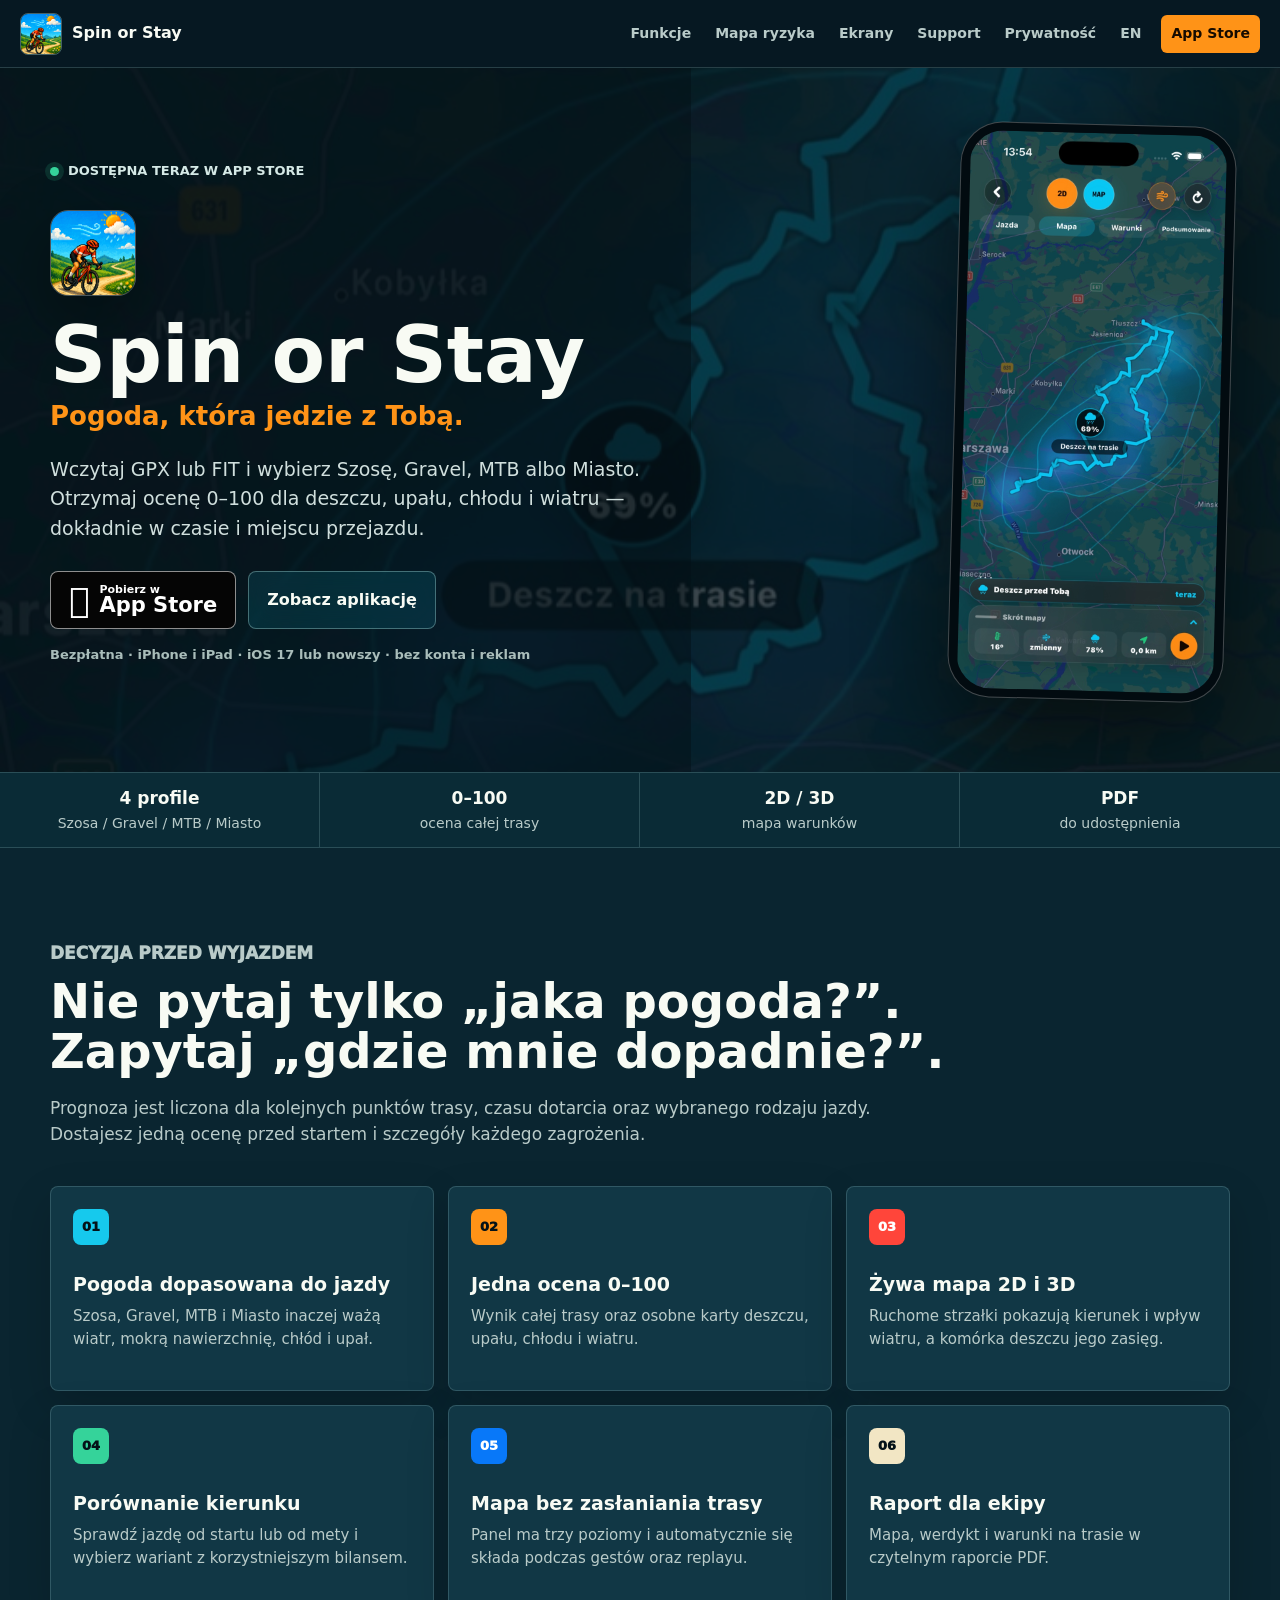
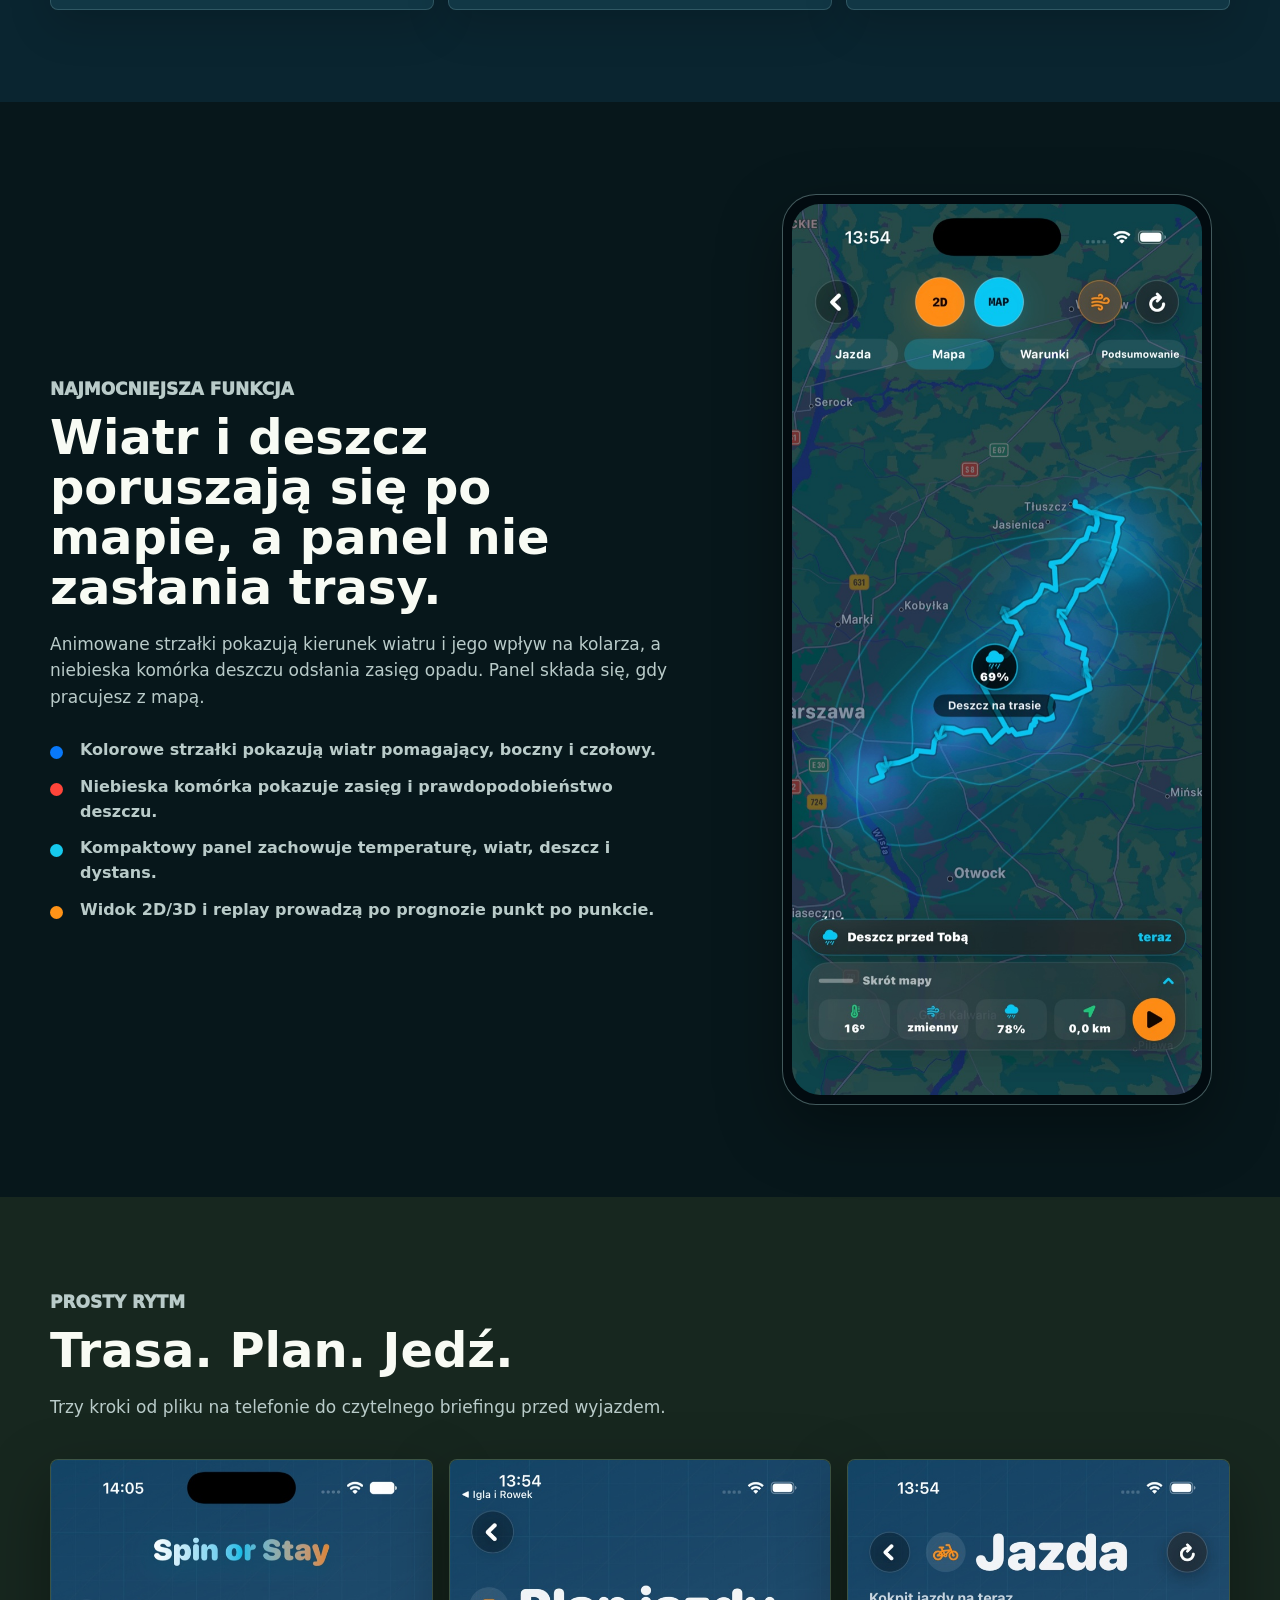
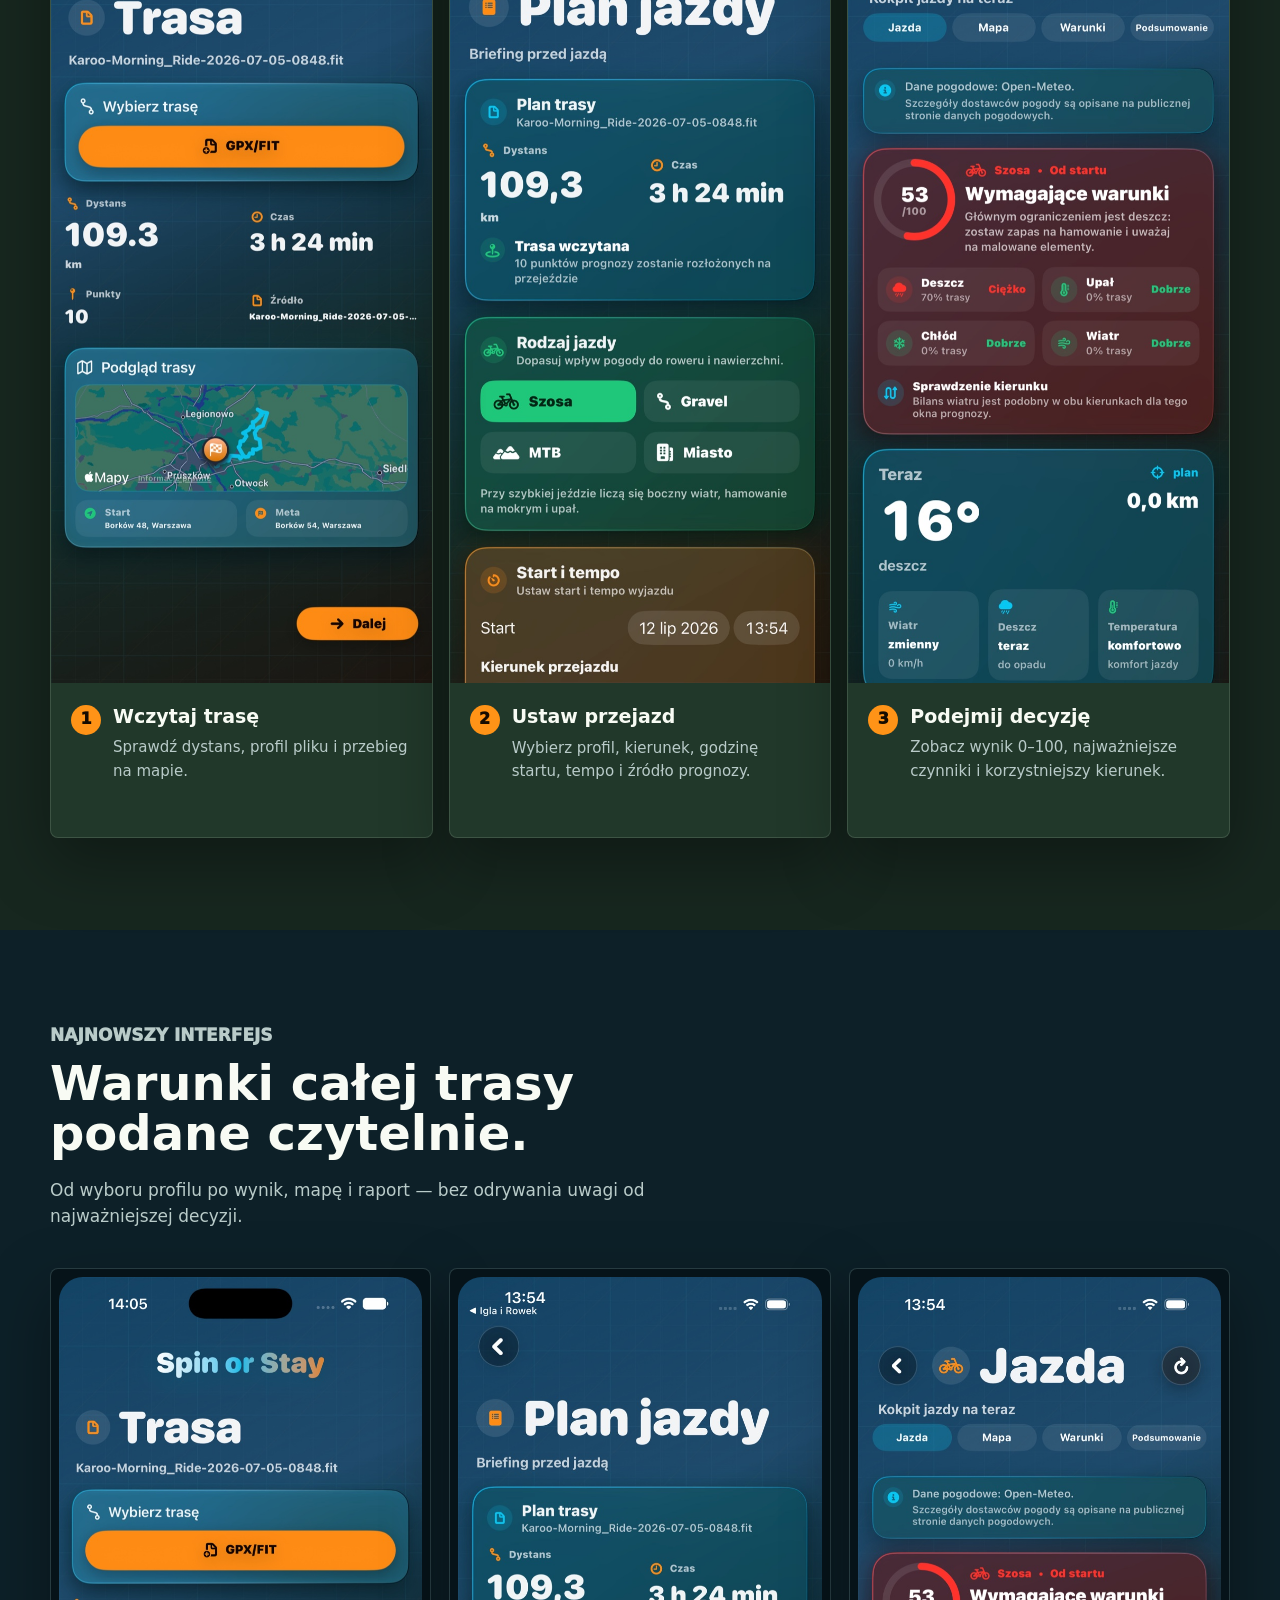
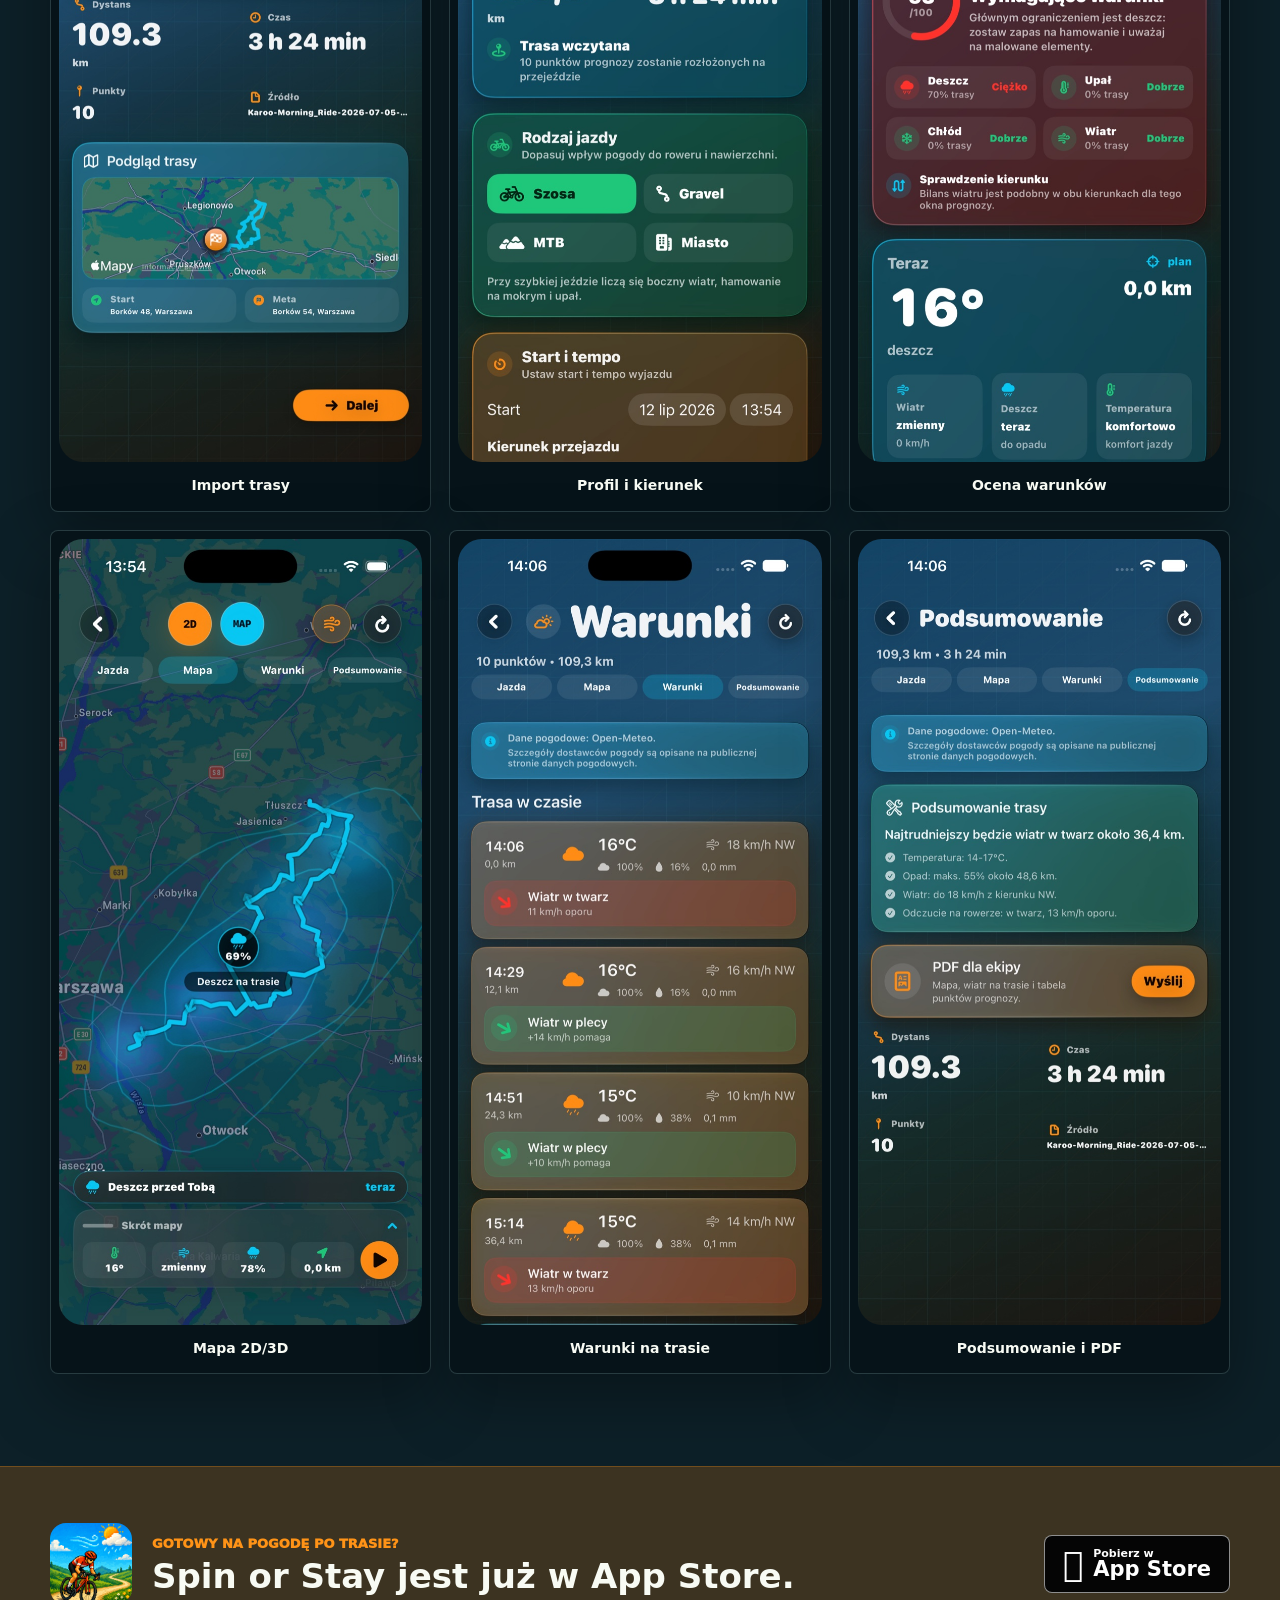
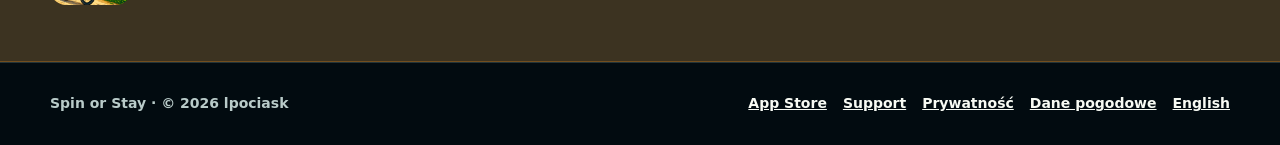
==== commit 9adb011b: "Refresh site for adaptive ride conditions" ====
--- a/index.html
+++ b/index.html
@@ -3,10 +3,10 @@
   <head>
     <meta charset="utf-8">
     <meta name="viewport" content="width=device-width, initial-scale=1">
-    <meta name="description" content="Spin or Stay to aplikacja iOS dla kolarzy: pogoda liczona po trasie, krytyczne odcinki, replay i raport PDF. Pobierz bezpłatnie w App Store.">
+    <meta name="description" content="Spin or Stay to aplikacja iOS dla kolarzy: profile Szosa, Gravel, MTB i Miasto, ocena warunków 0–100 oraz pogoda liczona po trasie. Pobierz bezpłatnie w App Store.">
     <meta property="og:title" content="Spin or Stay - pogoda, która jedzie z Tobą">
-    <meta property="og:description" content="Wczytaj GPX lub FIT i zobacz wiatr, deszcz oraz krytyczne odcinki dokładnie tam, gdzie spotkasz je na trasie.">
-    <meta property="og:image" content="assets/screens/pl/map.jpg?v=20260710">
+    <meta property="og:description" content="Sprawdź wpływ deszczu, upału, chłodu i wiatru na trasę — dla szosy, gravela, MTB i jazdy po mieście.">
+    <meta property="og:image" content="assets/screens/pl/map.jpg?v=20260712">
     <meta name="theme-color" content="#071923">
     <title>Spin or Stay - pogoda dla kolarza</title>
     <link rel="alternate" hreflang="pl" href="https://lpociask.github.io/pogoda-dla-kolarza/">
@@ -39,8 +39,8 @@
           <h1 id="hero-title">Spin or Stay</h1>
           <p class="hero-tagline">Pogoda, która jedzie z Tobą.</p>
           <p class="hero-lead">
-            Wczytaj trasę GPX lub FIT. Ustaw start i tempo. Zobacz, gdzie na przejeździe
-            czekają deszcz, wiatr i odcinki, na których naprawdę trzeba uważać.
+            Wczytaj GPX lub FIT i wybierz Szosę, Gravel, MTB albo Miasto. Otrzymaj ocenę
+            0–100 dla deszczu, upału, chłodu i wiatru — dokładnie w czasie i miejscu przejazdu.
           </p>
           <div class="hero-actions">
             <a class="store-button" href="https://apps.apple.com/app/spin-or-stay/id6789113229" aria-label="Pobierz Spin or Stay w App Store">
@@ -52,14 +52,14 @@
           <p class="store-note">Bezpłatna · iPhone i iPad · iOS 17 lub nowszy · bez konta i reklam</p>
         </div>
         <div class="hero-screen" aria-hidden="true">
-          <img src="assets/screens/pl/map.jpg?v=20260710" alt="">
+          <img src="assets/screens/pl/map.jpg?v=20260712" alt="">
         </div>
       </section>
 
       <section class="signal-strip" aria-label="Najważniejsze możliwości">
-        <span><b>GPX / FIT</b> import trasy</span>
-        <span><b>3 źródła</b> danych pogodowych</span>
-        <span><b>Mapa</b> krytycznych odcinków</span>
+        <span><b>4 profile</b> Szosa / Gravel / MTB / Miasto</span>
+        <span><b>0–100</b> ocena całej trasy</span>
+        <span><b>2D / 3D</b> mapa warunków</span>
         <span><b>PDF</b> do udostępnienia</span>
       </section>
 
@@ -69,35 +69,35 @@
             <p class="section-kicker">Decyzja przed wyjazdem</p>
             <h2 id="features-title">Nie pytaj tylko „jaka pogoda?”. Zapytaj „gdzie mnie dopadnie?”.</h2>
             <p>
-              Prognoza jest liczona dla kolejnych punktów trasy i czasu, w którym do nich dotrzesz.
-              Dostajesz krótką odpowiedź przed startem i szczegóły, kiedy chcesz wejść głębiej.
+              Prognoza jest liczona dla kolejnych punktów trasy, czasu dotarcia oraz wybranego
+              rodzaju jazdy. Dostajesz jedną ocenę przed startem i szczegóły każdego zagrożenia.
             </p>
           </div>
           <div class="feature-grid" aria-label="Najważniejsze funkcje">
             <article class="feature-route">
               <span>01</span>
-              <h3>Trasa ma swoją pogodę</h3>
-              <p>Import GPX/FIT, start, tempo i prognoza dopasowana do całego przejazdu.</p>
+              <h3>Pogoda dopasowana do jazdy</h3>
+              <p>Szosa, Gravel, MTB i Miasto inaczej ważą wiatr, mokrą nawierzchnię, chłód i upał.</p>
             </article>
             <article class="feature-ride">
               <span>02</span>
-              <h3>Kokpit na teraz</h3>
-              <p>Wiatr, deszcz, temperatura i konkretne alerty zapisane językiem jazdy.</p>
+              <h3>Jedna ocena 0–100</h3>
+              <p>Wynik całej trasy oraz osobne karty deszczu, upału, chłodu i wiatru.</p>
             </article>
             <article class="feature-map">
               <span>03</span>
-              <h3>Malowanie punktów krytycznych</h3>
-              <p>Trudne fragmenty są oznaczone bezpośrednio na trasie, a nie schowane w tabeli.</p>
+              <h3>Żywa mapa 2D i 3D</h3>
+              <p>Ruchome strzałki pokazują kierunek i wpływ wiatru, a komórka deszczu jego zasięg.</p>
             </article>
             <article class="feature-replay">
               <span>04</span>
-              <h3>Replay przejazdu</h3>
-              <p>Przesuwaj się po trasie i obserwuj, jak warunki zmieniają się kilometr po kilometrze.</p>
+              <h3>Porównanie kierunku</h3>
+              <p>Sprawdź jazdę od startu lub od mety i wybierz wariant z korzystniejszym bilansem.</p>
             </article>
             <article class="feature-weather">
               <span>05</span>
-              <h3>Więcej niż jedno źródło</h3>
-              <p>Apple Weather, Open-Meteo i MET Norway, z wygodnym trybem automatycznym.</p>
+              <h3>Mapa bez zasłaniania trasy</h3>
+              <p>Panel ma trzy poziomy i automatycznie się składa podczas gestów oraz replayu.</p>
             </article>
             <article class="feature-report">
               <span>06</span>
@@ -112,20 +112,20 @@
         <div class="section-inner map-layout">
           <div class="map-copy">
             <p class="section-kicker">Najmocniejsza funkcja</p>
-            <h2 id="map-title">Ryzyko widać tam, gdzie wydarzy się na trasie.</h2>
+            <h2 id="map-title">Wiatr i deszcz poruszają się po mapie, a panel nie zasłania trasy.</h2>
             <p>
-              Mapa pokazuje punkt nadejścia deszczu i maluje odcinki jazdy pod wiatr.
-              Jeden rzut oka wystarcza, by zobaczyć, gdzie zacznie się trudniejsza część dnia.
+              Animowane strzałki pokazują kierunek wiatru i jego wpływ na kolarza, a niebieska
+              komórka deszczu odsłania zasięg opadu. Panel składa się, gdy pracujesz z mapą.
             </p>
             <ul class="signal-list">
-              <li><strong>Niebieska trasa</strong> pokazuje przebieg przejazdu.</li>
-              <li><strong>Czerwony odcinek</strong> oznacza najmocniejszy wiatr w twarz.</li>
-              <li><strong>Znaczniki pogody</strong> wskazują zmianę warunków.</li>
-              <li><strong>Replay</strong> prowadzi po prognozie punkt po punkcie.</li>
+              <li><strong>Kolorowe strzałki</strong> pokazują wiatr pomagający, boczny i czołowy.</li>
+              <li><strong>Niebieska komórka</strong> pokazuje zasięg i prawdopodobieństwo deszczu.</li>
+              <li><strong>Kompaktowy panel</strong> zachowuje temperaturę, wiatr, deszcz i dystans.</li>
+              <li><strong>Widok 2D/3D i replay</strong> prowadzą po prognozie punkt po punkcie.</li>
             </ul>
           </div>
           <figure class="phone-feature">
-            <img src="assets/screens/pl/map.jpg?v=20260710" alt="Mapa Spin or Stay z zaznaczonym czerwonym odcinkiem pod wiatr i punktem deszczu">
+            <img src="assets/screens/pl/map.jpg?v=20260712" alt="Mapa Spin or Stay z animowanymi strzałkami wiatru, komórką deszczu i kompaktowym panelem">
           </figure>
         </div>
       </section>
@@ -139,16 +139,16 @@
           </div>
           <div class="process-grid">
             <article>
-              <img src="assets/screens/pl/route.jpg?v=20260710" alt="Import trasy GPX lub FIT z podglądem mapy">
+              <img src="assets/screens/pl/route.jpg?v=20260712" alt="Import trasy GPX lub FIT z podglądem mapy">
               <div><span>1</span><h3>Wczytaj trasę</h3><p>Sprawdź dystans, profil pliku i przebieg na mapie.</p></div>
             </article>
             <article>
-              <img src="assets/screens/pl/plan.jpg?v=20260710" alt="Plan jazdy z ustawieniem startu, tempa i źródła pogody">
-              <div><span>2</span><h3>Ustaw przejazd</h3><p>Wybierz godzinę startu, tempo i źródło prognozy.</p></div>
+              <img src="assets/screens/pl/plan.jpg?v=20260712" alt="Plan jazdy z profilem roweru, kierunkiem, startem i tempem">
+              <div><span>2</span><h3>Ustaw przejazd</h3><p>Wybierz profil, kierunek, godzinę startu, tempo i źródło prognozy.</p></div>
             </article>
             <article>
-              <img src="assets/screens/pl/ride.jpg?v=20260710" alt="Kokpit jazdy z prognozą i alertami">
-              <div><span>3</span><h3>Podejmij decyzję</h3><p>Zobacz warunki teraz, za chwilę i dalej na trasie.</p></div>
+              <img src="assets/screens/pl/ride.jpg?v=20260712" alt="Ocena warunków 0–100 z czynnikami i bilansem kierunku">
+              <div><span>3</span><h3>Podejmij decyzję</h3><p>Zobacz wynik 0–100, najważniejsze czynniki i korzystniejszy kierunek.</p></div>
             </article>
           </div>
         </div>
@@ -157,17 +157,17 @@
       <section id="screeny" class="section section-screens" aria-labelledby="screens-title">
         <div class="section-inner">
           <div class="section-heading narrow">
-            <p class="section-kicker">Prosto z App Store</p>
-            <h2 id="screens-title">Tak wygląda aktualna aplikacja.</h2>
-            <p>Te same ekrany znajdziesz dziś w wersji dostępnej w App Store.</p>
+            <p class="section-kicker">Najnowszy interfejs</p>
+            <h2 id="screens-title">Warunki całej trasy podane czytelnie.</h2>
+            <p>Od wyboru profilu po wynik, mapę i raport — bez odrywania uwagi od najważniejszej decyzji.</p>
           </div>
           <div class="screen-grid" aria-label="Galeria ekranów aplikacji">
-            <figure><img src="assets/screens/pl/route.jpg?v=20260710" alt="Import GPX/FIT i podgląd trasy"><figcaption>Import trasy</figcaption></figure>
-            <figure><img src="assets/screens/pl/plan.jpg?v=20260710" alt="Plan jazdy i wybór źródła pogody"><figcaption>Plan jazdy</figcaption></figure>
-            <figure><img src="assets/screens/pl/ride.jpg?v=20260710" alt="Kokpit jazdy z prognozą i alertami"><figcaption>Kokpit i alerty</figcaption></figure>
-            <figure><img src="assets/screens/pl/map.jpg?v=20260710" alt="Mapa z krytycznymi odcinkami"><figcaption>Mapa ryzyka</figcaption></figure>
-            <figure><img src="assets/screens/pl/conditions.jpg?v=20260710" alt="Warunki pogodowe w punktach trasy"><figcaption>Warunki na trasie</figcaption></figure>
-            <figure><img src="assets/screens/pl/summary.jpg?v=20260710" alt="Podsumowanie przejazdu i raport PDF"><figcaption>Podsumowanie i PDF</figcaption></figure>
+            <figure><img src="assets/screens/pl/route.jpg?v=20260712" alt="Import GPX/FIT i podgląd trasy"><figcaption>Import trasy</figcaption></figure>
+            <figure><img src="assets/screens/pl/plan.jpg?v=20260712" alt="Profile jazdy i wybór kierunku"><figcaption>Profil i kierunek</figcaption></figure>
+            <figure><img src="assets/screens/pl/ride.jpg?v=20260712" alt="Ocena warunków 0–100 i alerty"><figcaption>Ocena warunków</figcaption></figure>
+            <figure><img src="assets/screens/pl/map.jpg?v=20260712" alt="Mapa 2D i 3D z wiatrem oraz deszczem"><figcaption>Mapa 2D/3D</figcaption></figure>
+            <figure><img src="assets/screens/pl/conditions.jpg?v=20260712" alt="Warunki pogodowe w punktach trasy"><figcaption>Warunki na trasie</figcaption></figure>
+            <figure><img src="assets/screens/pl/summary.jpg?v=20260712" alt="Podsumowanie przejazdu i raport PDF"><figcaption>Podsumowanie i PDF</figcaption></figure>
           </div>
         </div>
       </section>
--- a/styles.css
+++ b/styles.css
@@ -140,7 +140,7 @@
   overflow: hidden;
   min-height: 700px;
   display: grid;
-  grid-template-columns: minmax(0, 1fr) minmax(340px, 0.72fr);
+  grid-template-columns: minmax(0, 1fr) 300px;
   align-items: center;
   gap: 48px;
   padding: 56px max(24px, calc((100vw - 1180px) / 2)) 72px;
@@ -151,11 +151,11 @@
 }
 
 .hero-pl {
-  background-image: url("assets/screens/pl/map.jpg?v=20260710");
+  background-image: url("assets/screens/pl/map.jpg?v=20260712");
 }
 
 .hero-en {
-  background-image: url("assets/screens/en/map.jpg?v=20260710");
+  background-image: url("assets/screens/en/map.jpg?v=20260712");
 }
 
 .hero::before {
@@ -292,22 +292,22 @@
 }
 
 .hero-screen {
-  width: min(390px, 100%);
+  width: min(276px, 100%);
   justify-self: end;
   padding: 8px;
   border: 1px solid rgba(255, 255, 255, 0.25);
-  border-radius: 34px;
+  border-radius: 42px;
   background: #020b10;
   box-shadow: 0 36px 90px rgba(0, 0, 0, 0.48);
-  transform: rotate(2deg);
+  transform: rotate(1.5deg);
 }
 
 .hero-screen img {
   width: 100%;
-  height: 540px;
-  object-fit: cover;
-  object-position: top;
-  border-radius: 28px;
+  height: auto;
+  aspect-ratio: 720 / 1557;
+  object-fit: contain;
+  border-radius: 34px;
 }
 
 .signal-strip {
@@ -744,7 +744,7 @@
 
   .hero {
     min-height: 670px;
-    grid-template-columns: minmax(0, 1fr) 300px;
+    grid-template-columns: minmax(0, 1fr) 276px;
     gap: 24px;
   }
 
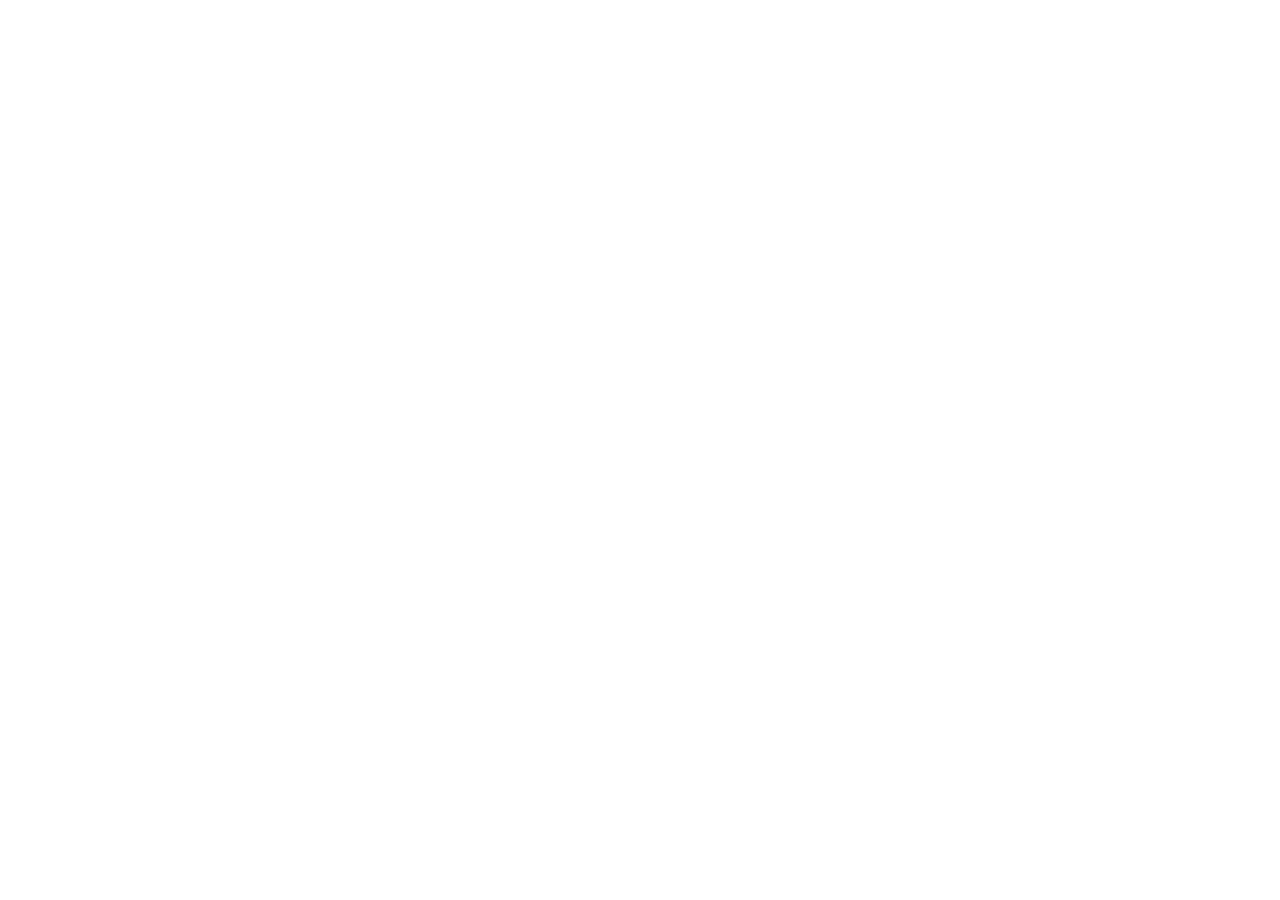
==== commit 40720f3e: "Consolidate app presentation on lpociask.dev and preserve support URLs" ====
--- a/index.html
+++ b/index.html
@@ -1,201 +1,31 @@
 <!doctype html>
 <html lang="pl">
-  <head>
-    <meta charset="utf-8">
-    <meta name="viewport" content="width=device-width, initial-scale=1">
-    <meta name="description" content="Spin or Stay to aplikacja iOS dla kolarzy: profile Szosa, Gravel, MTB i Miasto, ocena warunków 0–100 oraz pogoda liczona po trasie. Pobierz bezpłatnie w App Store.">
-    <meta property="og:title" content="Spin or Stay - pogoda, która jedzie z Tobą">
-    <meta property="og:description" content="Sprawdź wpływ deszczu, upału, chłodu i wiatru na trasę — dla szosy, gravela, MTB i jazdy po mieście.">
-    <meta property="og:image" content="assets/screens/pl/map.jpg?v=20260712">
-    <meta name="theme-color" content="#071923">
-    <title>Spin or Stay - pogoda dla kolarza</title>
-    <link rel="alternate" hreflang="pl" href="https://lpociask.github.io/pogoda-dla-kolarza/">
-    <link rel="alternate" hreflang="en" href="https://lpociask.github.io/pogoda-dla-kolarza/en/">
-    <link rel="icon" href="assets/app-icon.png">
-    <link rel="stylesheet" href="styles.css">
-  </head>
-  <body>
-    <header class="site-header" aria-label="Główna nawigacja">
-      <a class="brand" href="#top" aria-label="Spin or Stay">
-        <img src="assets/app-icon.png" alt="">
-        <span>Spin or Stay</span>
-      </a>
-      <nav>
-        <a href="#funkcje">Funkcje</a>
-        <a href="#mapa">Mapa ryzyka</a>
-        <a href="#screeny">Ekrany</a>
-        <a href="support.html">Support</a>
-        <a href="privacy.html">Prywatność</a>
-        <a href="en/">EN</a>
-        <a class="nav-store" href="https://apps.apple.com/app/spin-or-stay/id6789113229">App Store</a>
-      </nav>
-    </header>
-
-    <main id="top">
-      <section class="hero hero-pl" aria-labelledby="hero-title">
-        <div class="hero-copy">
-          <div class="availability"><span></span>Dostępna teraz w App Store</div>
-          <img class="hero-icon" src="assets/app-icon.png" alt="">
-          <h1 id="hero-title">Spin or Stay</h1>
-          <p class="hero-tagline">Pogoda, która jedzie z Tobą.</p>
-          <p class="hero-lead">
-            Wczytaj GPX lub FIT i wybierz Szosę, Gravel, MTB albo Miasto. Otrzymaj ocenę
-            0–100 dla deszczu, upału, chłodu i wiatru — dokładnie w czasie i miejscu przejazdu.
-          </p>
-          <div class="hero-actions">
-            <a class="store-button" href="https://apps.apple.com/app/spin-or-stay/id6789113229" aria-label="Pobierz Spin or Stay w App Store">
-              <span class="apple-mark"></span>
-              <span><small>Pobierz w</small><strong>App Store</strong></span>
-            </a>
-            <a class="button secondary" href="#screeny">Zobacz aplikację</a>
-          </div>
-          <p class="store-note">Bezpłatna · iPhone i iPad · iOS 17 lub nowszy · bez konta i reklam</p>
-        </div>
-        <div class="hero-screen" aria-hidden="true">
-          <img src="assets/screens/pl/map.jpg?v=20260712" alt="">
-        </div>
-      </section>
-
-      <section class="signal-strip" aria-label="Najważniejsze możliwości">
-        <span><b>4 profile</b> Szosa / Gravel / MTB / Miasto</span>
-        <span><b>0–100</b> ocena całej trasy</span>
-        <span><b>2D / 3D</b> mapa warunków</span>
-        <span><b>PDF</b> do udostępnienia</span>
-      </section>
-
-      <section id="funkcje" class="section section-intro" aria-labelledby="features-title">
-        <div class="section-inner">
-          <div class="section-heading">
-            <p class="section-kicker">Decyzja przed wyjazdem</p>
-            <h2 id="features-title">Nie pytaj tylko „jaka pogoda?”. Zapytaj „gdzie mnie dopadnie?”.</h2>
-            <p>
-              Prognoza jest liczona dla kolejnych punktów trasy, czasu dotarcia oraz wybranego
-              rodzaju jazdy. Dostajesz jedną ocenę przed startem i szczegóły każdego zagrożenia.
-            </p>
-          </div>
-          <div class="feature-grid" aria-label="Najważniejsze funkcje">
-            <article class="feature-route">
-              <span>01</span>
-              <h3>Pogoda dopasowana do jazdy</h3>
-              <p>Szosa, Gravel, MTB i Miasto inaczej ważą wiatr, mokrą nawierzchnię, chłód i upał.</p>
-            </article>
-            <article class="feature-ride">
-              <span>02</span>
-              <h3>Jedna ocena 0–100</h3>
-              <p>Wynik całej trasy oraz osobne karty deszczu, upału, chłodu i wiatru.</p>
-            </article>
-            <article class="feature-map">
-              <span>03</span>
-              <h3>Żywa mapa 2D i 3D</h3>
-              <p>Ruchome strzałki pokazują kierunek i wpływ wiatru, a komórka deszczu jego zasięg.</p>
-            </article>
-            <article class="feature-replay">
-              <span>04</span>
-              <h3>Porównanie kierunku</h3>
-              <p>Sprawdź jazdę od startu lub od mety i wybierz wariant z korzystniejszym bilansem.</p>
-            </article>
-            <article class="feature-weather">
-              <span>05</span>
-              <h3>Mapa bez zasłaniania trasy</h3>
-              <p>Panel ma trzy poziomy i automatycznie się składa podczas gestów oraz replayu.</p>
-            </article>
-            <article class="feature-report">
-              <span>06</span>
-              <h3>Raport dla ekipy</h3>
-              <p>Mapa, werdykt i warunki na trasie w czytelnym raporcie PDF.</p>
-            </article>
-          </div>
-        </div>
-      </section>
-
-      <section id="mapa" class="section section-map" aria-labelledby="map-title">
-        <div class="section-inner map-layout">
-          <div class="map-copy">
-            <p class="section-kicker">Najmocniejsza funkcja</p>
-            <h2 id="map-title">Wiatr i deszcz poruszają się po mapie, a panel nie zasłania trasy.</h2>
-            <p>
-              Animowane strzałki pokazują kierunek wiatru i jego wpływ na kolarza, a niebieska
-              komórka deszczu odsłania zasięg opadu. Panel składa się, gdy pracujesz z mapą.
-            </p>
-            <ul class="signal-list">
-              <li><strong>Kolorowe strzałki</strong> pokazują wiatr pomagający, boczny i czołowy.</li>
-              <li><strong>Niebieska komórka</strong> pokazuje zasięg i prawdopodobieństwo deszczu.</li>
-              <li><strong>Kompaktowy panel</strong> zachowuje temperaturę, wiatr, deszcz i dystans.</li>
-              <li><strong>Widok 2D/3D i replay</strong> prowadzą po prognozie punkt po punkcie.</li>
-            </ul>
-          </div>
-          <figure class="phone-feature">
-            <img src="assets/screens/pl/map.jpg?v=20260712" alt="Mapa Spin or Stay z animowanymi strzałkami wiatru, komórką deszczu i kompaktowym panelem">
-          </figure>
-        </div>
-      </section>
-
-      <section class="section section-flow" aria-labelledby="flow-title">
-        <div class="section-inner">
-          <div class="section-heading compact">
-            <p class="section-kicker">Prosty rytm</p>
-            <h2 id="flow-title">Trasa. Plan. Jedź.</h2>
-            <p>Trzy kroki od pliku na telefonie do czytelnego briefingu przed wyjazdem.</p>
-          </div>
-          <div class="process-grid">
-            <article>
-              <img src="assets/screens/pl/route.jpg?v=20260712" alt="Import trasy GPX lub FIT z podglądem mapy">
-              <div><span>1</span><h3>Wczytaj trasę</h3><p>Sprawdź dystans, profil pliku i przebieg na mapie.</p></div>
-            </article>
-            <article>
-              <img src="assets/screens/pl/plan.jpg?v=20260712" alt="Plan jazdy z profilem roweru, kierunkiem, startem i tempem">
-              <div><span>2</span><h3>Ustaw przejazd</h3><p>Wybierz profil, kierunek, godzinę startu, tempo i źródło prognozy.</p></div>
-            </article>
-            <article>
-              <img src="assets/screens/pl/ride.jpg?v=20260712" alt="Ocena warunków 0–100 z czynnikami i bilansem kierunku">
-              <div><span>3</span><h3>Podejmij decyzję</h3><p>Zobacz wynik 0–100, najważniejsze czynniki i korzystniejszy kierunek.</p></div>
-            </article>
-          </div>
-        </div>
-      </section>
-
-      <section id="screeny" class="section section-screens" aria-labelledby="screens-title">
-        <div class="section-inner">
-          <div class="section-heading narrow">
-            <p class="section-kicker">Najnowszy interfejs</p>
-            <h2 id="screens-title">Warunki całej trasy podane czytelnie.</h2>
-            <p>Od wyboru profilu po wynik, mapę i raport — bez odrywania uwagi od najważniejszej decyzji.</p>
-          </div>
-          <div class="screen-grid" aria-label="Galeria ekranów aplikacji">
-            <figure><img src="assets/screens/pl/route.jpg?v=20260712" alt="Import GPX/FIT i podgląd trasy"><figcaption>Import trasy</figcaption></figure>
-            <figure><img src="assets/screens/pl/plan.jpg?v=20260712" alt="Profile jazdy i wybór kierunku"><figcaption>Profil i kierunek</figcaption></figure>
-            <figure><img src="assets/screens/pl/ride.jpg?v=20260712" alt="Ocena warunków 0–100 i alerty"><figcaption>Ocena warunków</figcaption></figure>
-            <figure><img src="assets/screens/pl/map.jpg?v=20260712" alt="Mapa 2D i 3D z wiatrem oraz deszczem"><figcaption>Mapa 2D/3D</figcaption></figure>
-            <figure><img src="assets/screens/pl/conditions.jpg?v=20260712" alt="Warunki pogodowe w punktach trasy"><figcaption>Warunki na trasie</figcaption></figure>
-            <figure><img src="assets/screens/pl/summary.jpg?v=20260712" alt="Podsumowanie przejazdu i raport PDF"><figcaption>Podsumowanie i PDF</figcaption></figure>
-          </div>
-        </div>
-      </section>
-
-      <section class="download-band" aria-labelledby="download-title">
-        <div>
-          <img src="assets/app-icon.png" alt="">
-          <div>
-            <p class="section-kicker">Gotowy na pogodę po trasie?</p>
-            <h2 id="download-title">Spin or Stay jest już w App Store.</h2>
-          </div>
-        </div>
-        <a class="store-button" href="https://apps.apple.com/app/spin-or-stay/id6789113229" aria-label="Pobierz Spin or Stay w App Store">
-          <span class="apple-mark"></span>
-          <span><small>Pobierz w</small><strong>App Store</strong></span>
-        </a>
-      </section>
-    </main>
-
-    <footer class="site-footer">
-      <span>Spin or Stay · © 2026 lpociask</span>
-      <span>
-        <a href="https://apps.apple.com/app/spin-or-stay/id6789113229">App Store</a>
-        <a href="support.html">Support</a>
-        <a href="privacy.html">Prywatność</a>
-        <a href="weather-data.html">Dane pogodowe</a>
-        <a href="en/">English</a>
-      </span>
-    </footer>
-  </body>
+<head>
+  <meta charset="utf-8">
+  <meta name="viewport" content="width=device-width, initial-scale=1">
+  <meta http-equiv="refresh" content="0; url=https://lpociask.dev/apps/spin-or-stay/">
+  <link rel="canonical" href="https://lpociask.dev/apps/spin-or-stay/">
+  <meta name="description" content="Spin or Stay — lpociask.dev">
+  <title>Spin or Stay — lpociask.dev</title>
+  <style>
+    :root { color-scheme:light; font-family:-apple-system,BlinkMacSystemFont,"Segoe UI",sans-serif; color:#193c2c; background:#faf7ef; }
+    * { box-sizing:border-box; }
+    body { margin:0; min-height:100vh; display:grid; place-items:center; padding:24px; }
+    main { width:min(100%,540px); padding:clamp(24px,6vw,48px); border:1px solid #d4decc; border-radius:28px; background:#fffdf7; }
+    h1 { font-size:40px; line-height:1.1; letter-spacing:-.04em; margin:0 0 22px; }
+    p { font-size:17px; line-height:1.6; margin:0 0 20px; }
+    a { color:#245d3f; text-underline-offset:4px; }
+    a:focus-visible { outline:3px solid #245d3f; outline-offset:5px; }
+    .destination { display:inline-block; font-weight:750; margin-bottom:20px; }
+    nav { border-top:1px solid #d4decc; padding-top:20px; display:flex; flex-wrap:wrap; gap:12px 22px; font-size:14px; }
+  </style>
+</head>
+<body>
+  <main>
+    <h1>Spin or Stay</h1>
+    <p>Strona aplikacji przeniosła się na <strong>lpociask.dev</strong>.</p>
+    <a class="destination" href="https://lpociask.dev/apps/spin-or-stay/">Przejdź do strony aplikacji →</a>
+    <nav aria-label="Przydatne odnośniki"><a href="support.html">Pomoc</a><a href="privacy.html">Prywatność</a><a href="weather-data.html">Dane pogodowe</a><a href="https://lpociask.dev/en/apps/spin-or-stay/" hreflang="en">English</a></nav>
+  </main>
+</body>
 </html>
